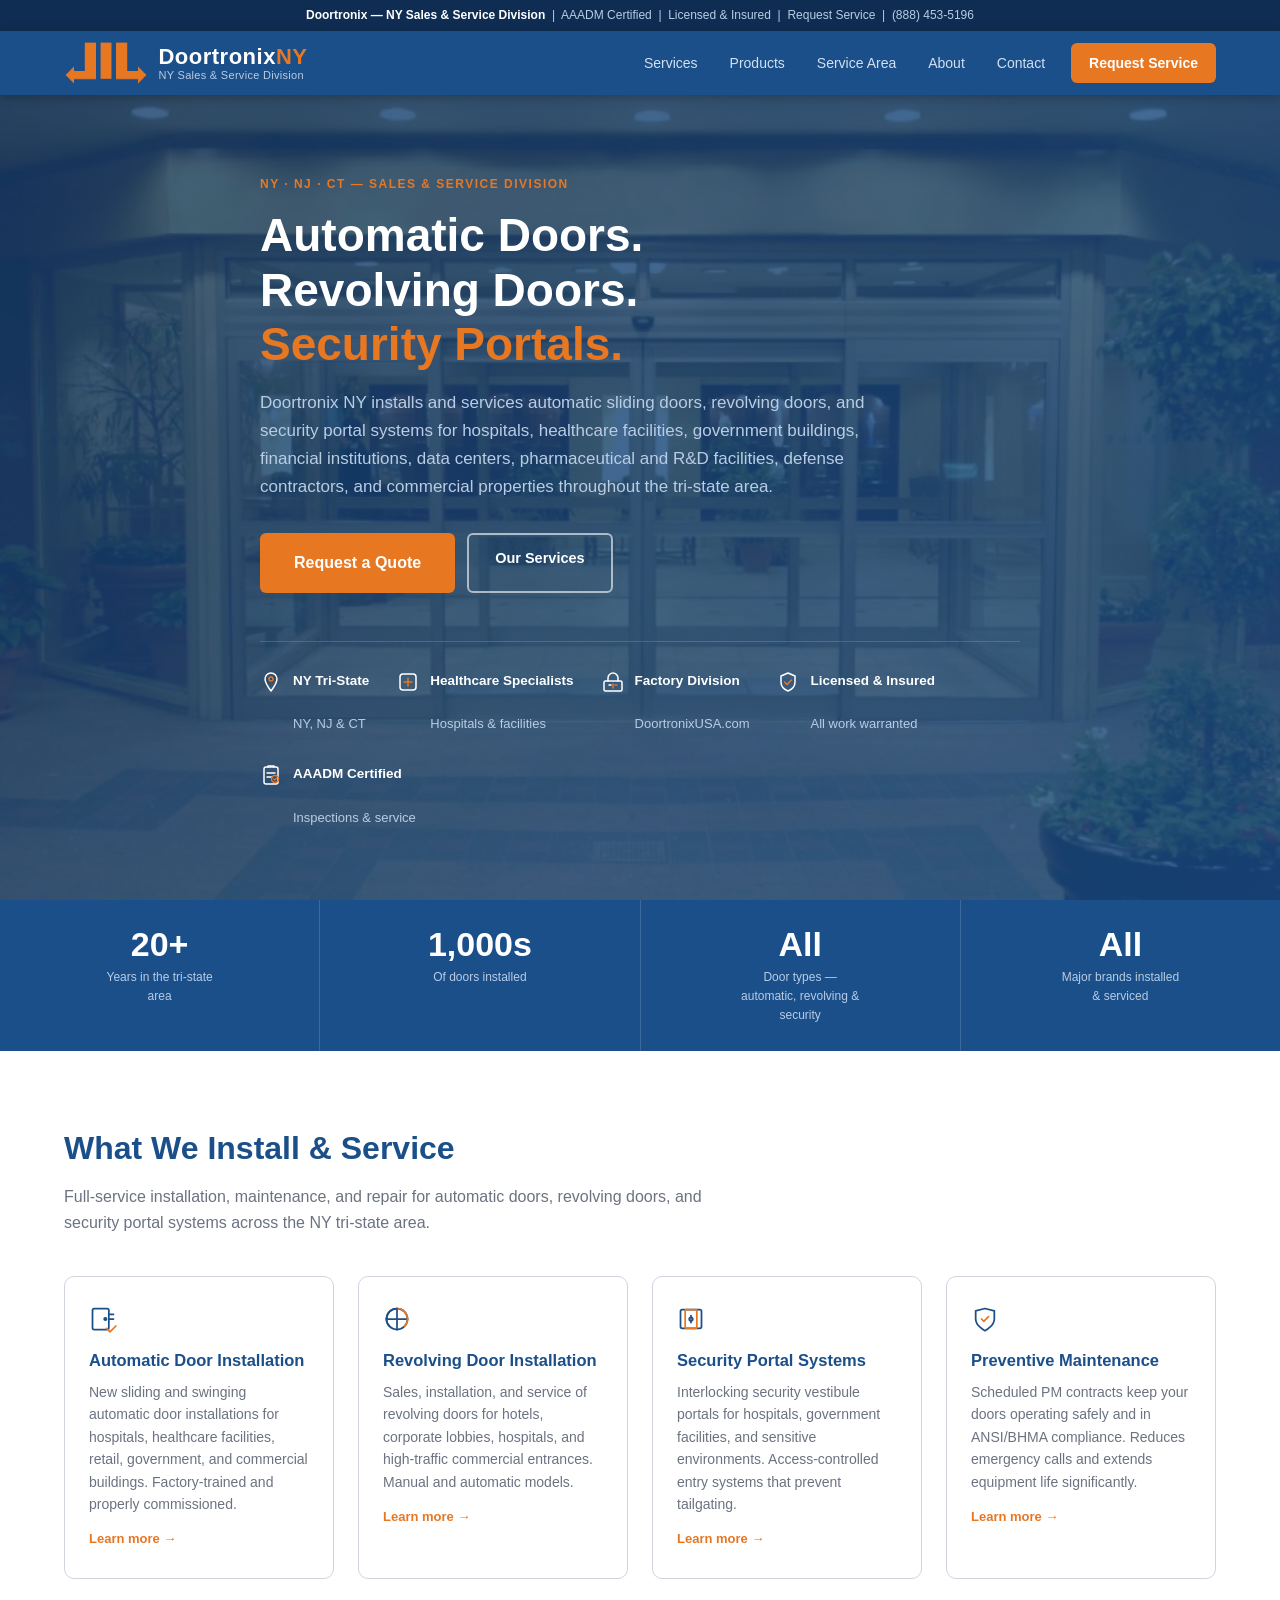
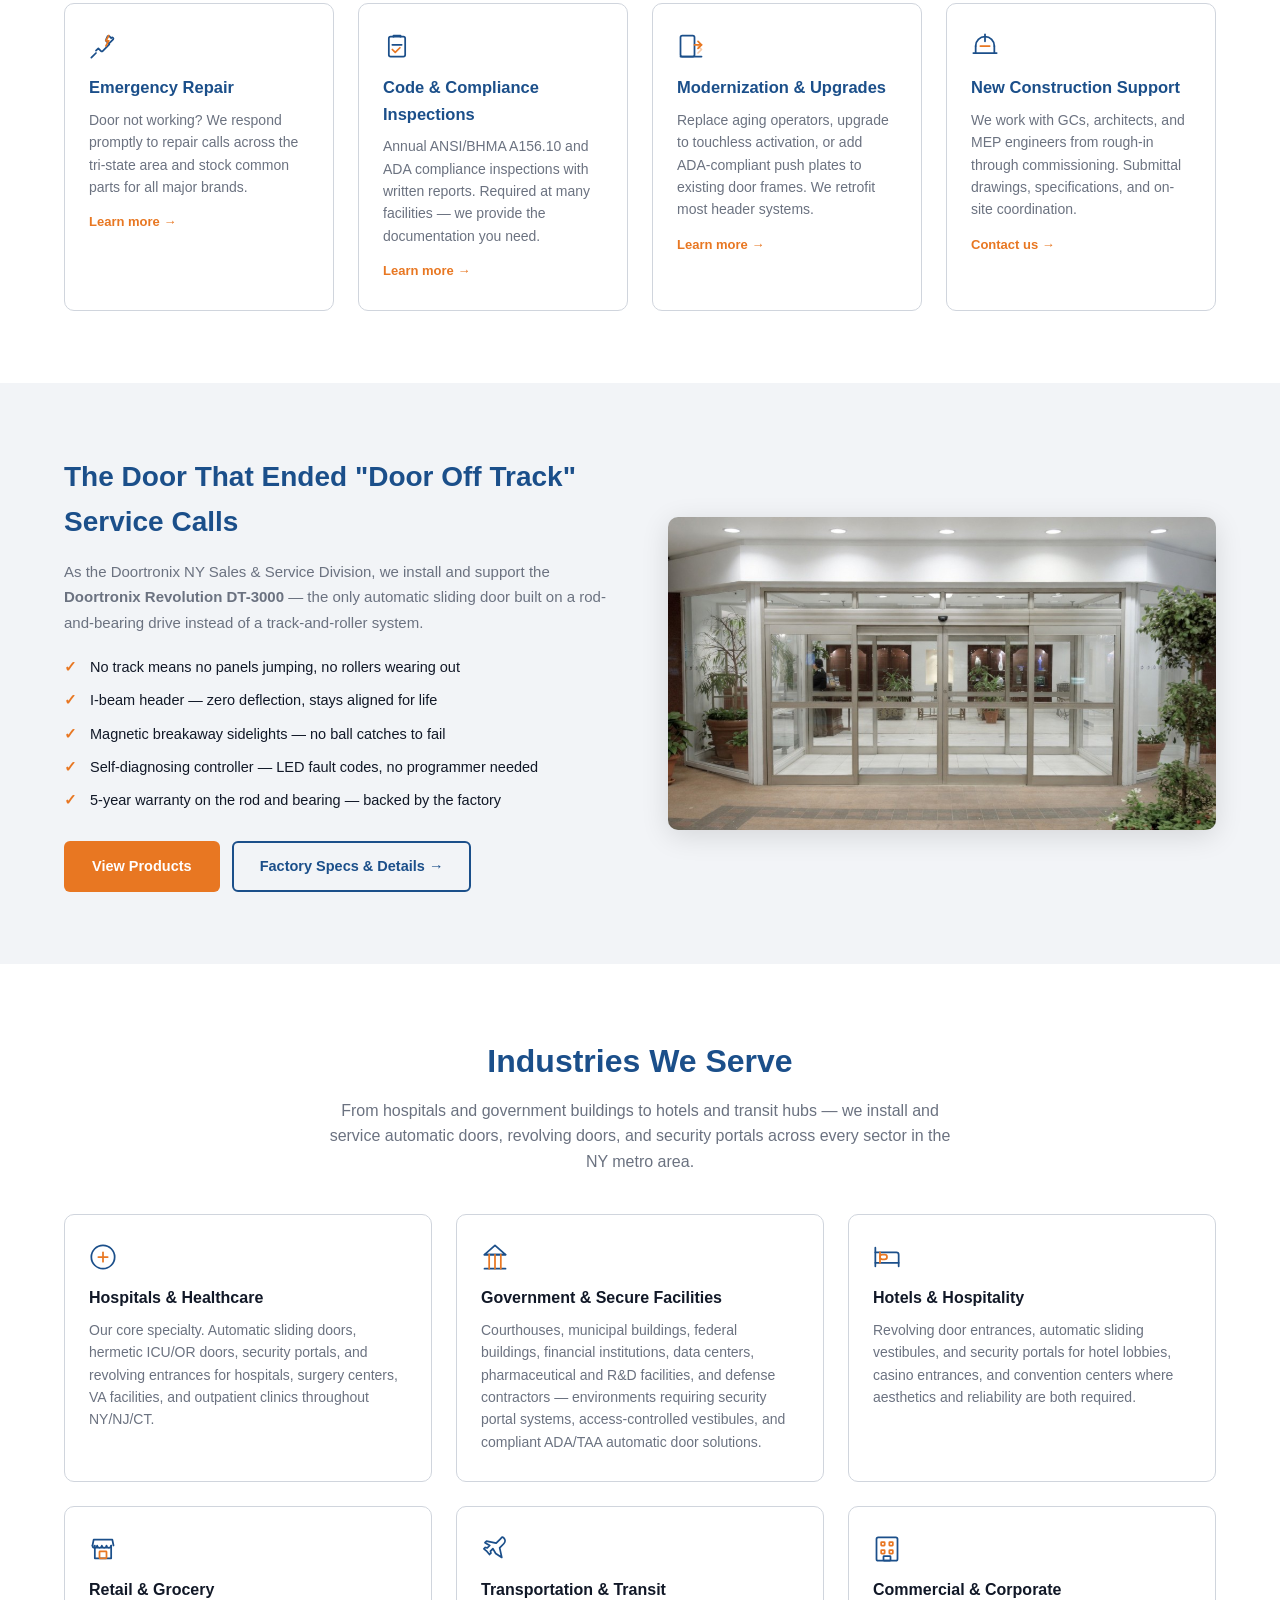
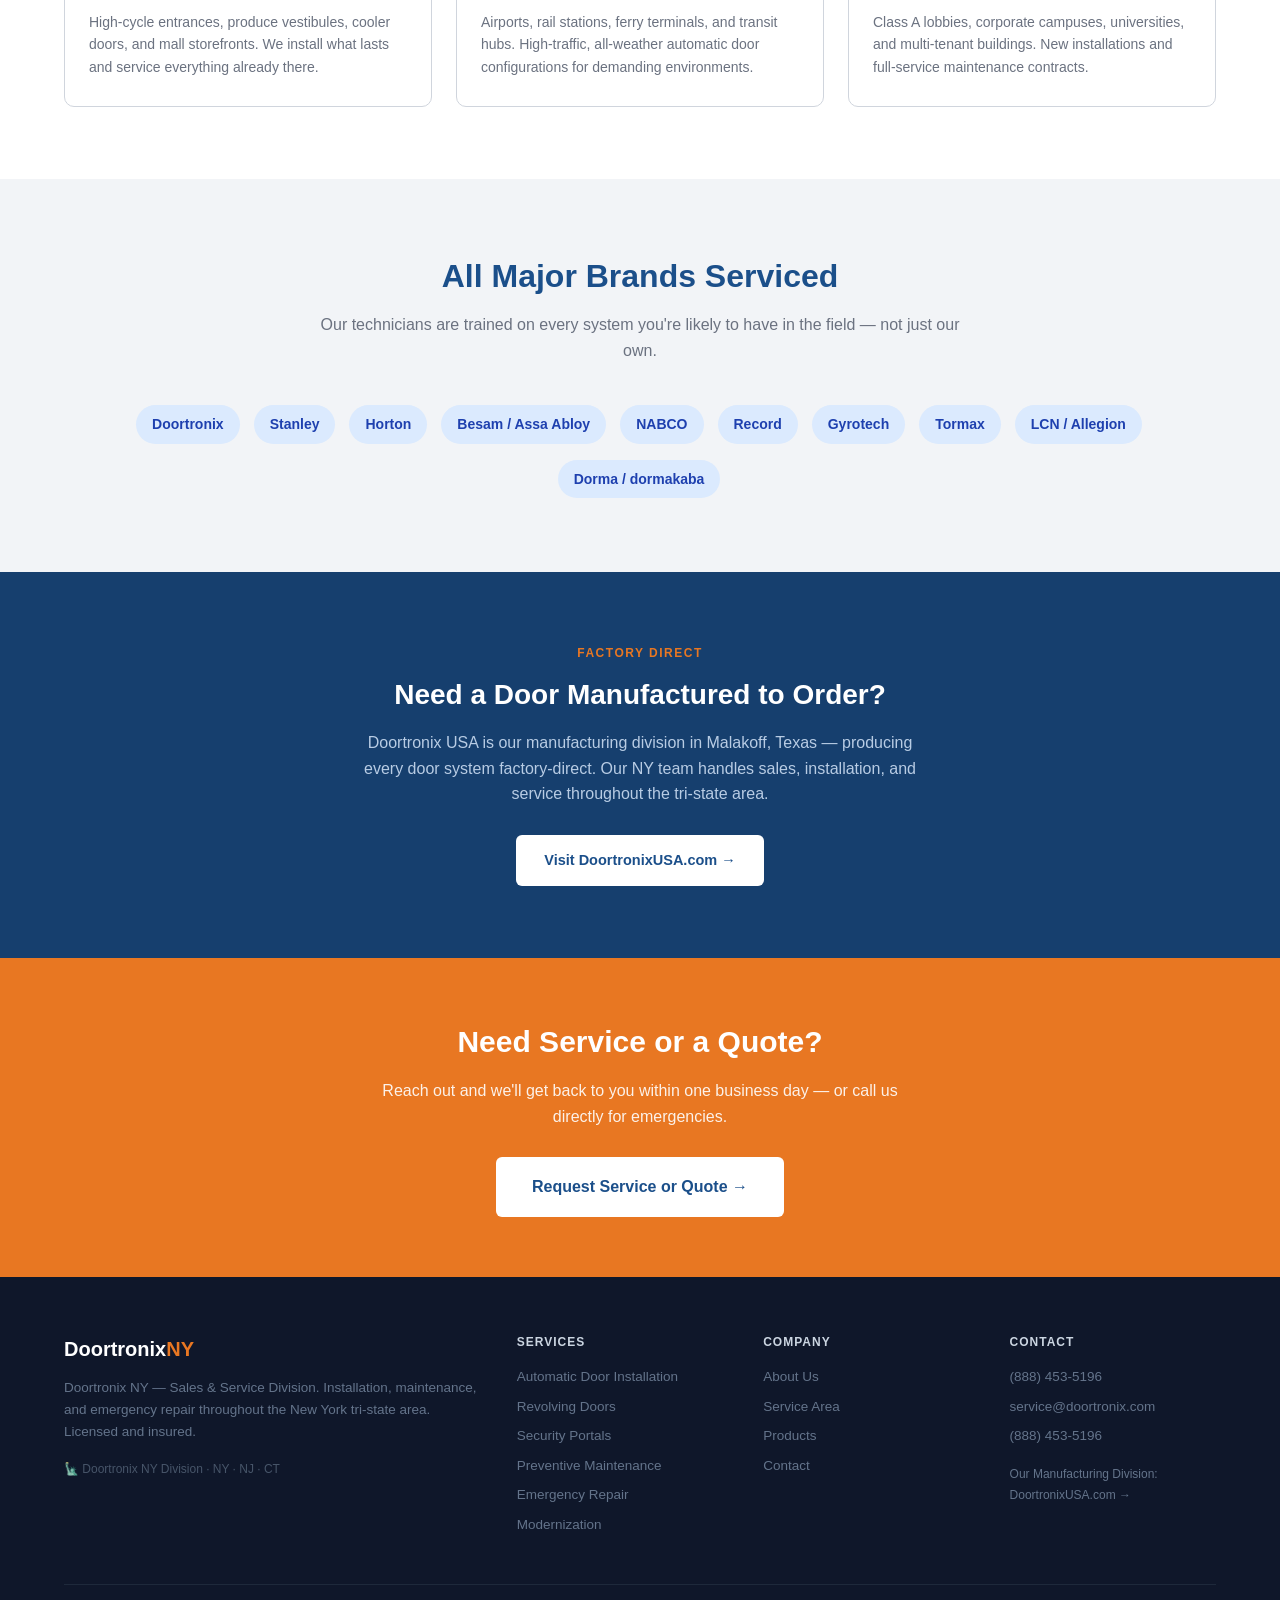
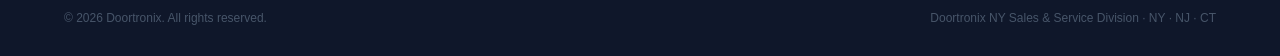
==== index.html @ e478deda "Add orange NY to Doortronix wordmark in nav and footer Co-authored-by: Cursor <cursoragent@cursor.co" ====
<!DOCTYPE html>
<html lang="en">
<head>
  <meta charset="UTF-8">
  <meta name="viewport" content="width=device-width, initial-scale=1.0">
  <title>Doortronix — Automatic Door Sales, Installation &amp; Service | NY Tri-State Area</title>
  <meta name="description" content="Authorized automatic door sales, installation, and service in New York, New Jersey, and Connecticut. Emergency repair available. Doortronix Revolution and full line of sliding, swinging, and specialty doors.">

  <!-- Open Graph / Twitter share preview -->
  <meta property="og:type" content="website">
  <meta property="og:site_name" content="Doortronix">
  <meta property="og:url" content="https://doortronix.com/">
  <meta property="og:title" content="Doortronix — Automatic Door Sales &amp; Service | NY Tri-State">
  <meta property="og:description" content="Authorized automatic door sales, installation, and service in NY, NJ, and CT. Emergency repair available.">
  <meta property="og:image" content="https://doortronix.com/images/revolution.jpg">
  <meta property="og:image:width" content="1024">
  <meta property="og:image:height" content="585">
  <meta property="og:image:alt" content="Doortronix Revolution automatic sliding door">
  <meta name="twitter:card" content="summary_large_image">
  <meta name="twitter:title" content="Doortronix — Automatic Door Sales &amp; Service | NY Tri-State">
  <meta name="twitter:description" content="Authorized automatic door sales, installation, and service in NY, NJ, and CT.">
  <meta name="twitter:image" content="https://doortronix.com/images/revolution.jpg">

  <link rel="stylesheet" href="css/style.css">
</head>
<body>

<!-- Emergency bar -->

<!-- Top bar -->
<div class="topbar">
  <div class="container">
    <strong>Doortronix — NY Sales &amp; Service Division</strong> &nbsp;|&nbsp;
    AAADM Certified &nbsp;|&nbsp;
    Licensed &amp; Insured &nbsp;|&nbsp;
    <a href="contact.html">Request Service</a> &nbsp;|&nbsp;
    <a href="tel:+18884535196">(888) 453-5196</a>
  </div>
</div>

<!-- Nav -->
<nav class="navbar">
  <div class="nav-inner">
    <a href="index.html" class="nav-logo" style="text-decoration:none;">
      <img src="images/logo-mark.png" alt="" class="nav-logo-mark" width="215" height="112">
      <div>
        <div class="brand">Doortronix<span>NY</span></div>
        <div class="tagline">NY Sales &amp; Service Division</div>
      </div>
    </a>
    <div class="nav-toggle" aria-label="Toggle menu">
      <span></span><span></span><span></span>
    </div>
    <div class="nav-links">
      <a href="services.html">Services</a>
      <a href="products.html">Products</a>
      <a href="service-area.html">Service Area</a>
      <a href="about.html">About</a>
      <a href="contact.html">Contact</a>
      <a href="contact.html" class="btn-nav-cta">Request Service</a>
    </div>
  </div>
</nav>

<!-- Hero -->
<section class="hero">
  <div class="hero-inner">
    <p class="hero-eyebrow">NY · NJ · CT — Sales &amp; Service Division</p>
    <h1>Automatic Doors.<br>Revolving Doors.<br><em>Security Portals.</em></h1>
    <p class="lead">Doortronix NY installs and services automatic sliding doors, revolving doors, and security portal systems for hospitals, healthcare facilities, government buildings, financial institutions, data centers, pharmaceutical and R&amp;D facilities, defense contractors, and commercial properties throughout the tri-state area.</p>
    <div class="hero-ctas">
      <a href="contact.html" class="btn btn-primary" style="font-size:16px; padding:15px 32px;">Request a Quote</a>
      <a href="services.html" class="btn btn-outline-white">Our Services</a>
    </div>
    <div class="hero-trust">
      <div class="trust-item">
        <span class="icon"><svg xmlns="http://www.w3.org/2000/svg" viewBox="0 0 22 22" width="22" height="22" fill="none" stroke="#fff" stroke-width="1.5" stroke-linecap="round" stroke-linejoin="round" aria-hidden="true"><path d="M11 2a6 6 0 0 1 6 6c0 4-6 12-6 12S5 12 5 8a6 6 0 0 1 6-6z"/><circle cx="11" cy="8" r="2" stroke="#E87722" fill="none"/></svg></span>
        <div><strong>NY Tri-State</strong><br>NY, NJ &amp; CT</div>
      </div>
      <div class="trust-item">
        <span class="icon"><svg xmlns="http://www.w3.org/2000/svg" viewBox="0 0 22 22" width="22" height="22" fill="none" stroke="#fff" stroke-width="1.5" stroke-linecap="round" stroke-linejoin="round" aria-hidden="true"><rect x="3" y="3" width="16" height="16" rx="3"/><line x1="11" y1="7" x2="11" y2="15" stroke="#E87722" stroke-width="1.5"/><line x1="7" y1="11" x2="15" y2="11" stroke="#E87722" stroke-width="1.5"/></svg></span>
        <div><strong>Healthcare Specialists</strong><br>Hospitals &amp; facilities</div>
      </div>
      <div class="trust-item">
        <span class="icon"><svg xmlns="http://www.w3.org/2000/svg" viewBox="0 0 22 22" width="22" height="22" fill="none" stroke="#fff" stroke-width="1.5" stroke-linecap="round" stroke-linejoin="round" aria-hidden="true"><rect x="2" y="10" width="18" height="10" rx="1.5"/><path d="M6 10V7a5 5 0 0 1 10 0v3"/><path d="M7 14h2"/><path d="M13 14h2" stroke="#E87722"/><line x1="11" y1="13" x2="11" y2="17" stroke="#E87722" stroke-width="1.5"/></svg></span>
        <div><strong>Factory Division</strong><br>DoortronixUSA.com</div>
      </div>
      <div class="trust-item">
        <span class="icon"><svg xmlns="http://www.w3.org/2000/svg" viewBox="0 0 22 22" width="22" height="22" fill="none" stroke="#fff" stroke-width="1.5" stroke-linecap="round" stroke-linejoin="round" aria-hidden="true"><path d="M11 2l7 3v6c0 4.5-3 7.5-7 9-4-1.5-7-4.5-7-9V5l7-3z"/><path d="M7.5 11l2.5 2.5 4.5-4.5" stroke="#E87722" stroke-width="1.5"/></svg></span>
        <div><strong>Licensed &amp; Insured</strong><br>All work warranted</div>
      </div>
      <div class="trust-item">
        <span class="icon"><svg xmlns="http://www.w3.org/2000/svg" viewBox="0 0 22 22" width="22" height="22" fill="none" stroke="#fff" stroke-width="1.5" stroke-linecap="round" stroke-linejoin="round" aria-hidden="true"><rect x="4" y="3" width="14" height="17" rx="2"/><path d="M8 3V2h6v1"/><path d="M7 9h8"/><path d="M7 13h5"/><circle cx="15" cy="15" r="3.5" stroke="#E87722" stroke-width="1.5"/><path d="M13.8 15l1 1 1.7-1.8" stroke="#E87722" stroke-width="1.2"/></svg></span>
        <div><strong>AAADM Certified</strong><br>Inspections &amp; service</div>
      </div>
    </div>
  </div>
</section>

<!-- Stats -->
<div class="stats-bar">
  <div class="stat-item">
    <div class="stat-num">20+</div>
    <div class="stat-label">Years in the tri-state area</div>
  </div>
  <div class="stat-item">
    <div class="stat-num">1,000s</div>
    <div class="stat-label">Of doors installed</div>
  </div>
  <div class="stat-item">
    <div class="stat-num">All</div>
    <div class="stat-label">Door types — automatic, revolving &amp; security</div>
  </div>
  <div class="stat-item">
    <div class="stat-num">All</div>
    <div class="stat-label">Major brands installed &amp; serviced</div>
  </div>
</div>

<!-- Services overview -->
<section class="section">
  <div class="container">
    <h2 class="section-title">What We Install &amp; Service</h2>
    <p class="section-subtitle">Full-service installation, maintenance, and repair for automatic doors, revolving doors, and security portal systems across the NY tri-state area.</p>
    <div class="service-grid">

      <div class="service-card">
        <div class="service-icon"><svg xmlns="http://www.w3.org/2000/svg" viewBox="0 0 24 24" fill="none" stroke="#1B4F8A" stroke-width="1.5" stroke-linecap="round" stroke-linejoin="round" aria-hidden="true"><rect x="3" y="3" width="14" height="18" rx="1.5"/><line x1="17" y1="8" x2="21" y2="8"/><line x1="17" y1="12" x2="21" y2="12"/><path d="M15 20l3 3 5-5" stroke="#E87722" stroke-width="1.5"/><circle cx="14" cy="12" r="1" fill="#1B4F8A"/></svg></div>
        <h3>Automatic Door Installation</h3>
        <p>New sliding and swinging automatic door installations for hospitals, healthcare facilities, retail, government, and commercial buildings. Factory-trained and properly commissioned.</p>
        <a href="services.html#installation" class="learn-more">Learn more →</a>
      </div>

      <div class="service-card">
        <div class="service-icon"><svg xmlns="http://www.w3.org/2000/svg" viewBox="0 0 24 24" fill="none" stroke="#1B4F8A" stroke-width="1.5" stroke-linecap="round" stroke-linejoin="round" aria-hidden="true"><circle cx="12" cy="12" r="9"/><line x1="12" y1="3" x2="12" y2="21"/><line x1="3" y1="12" x2="21" y2="12"/><path d="M12 3a9 9 0 0 1 6.36 15.36" stroke="#E87722" stroke-width="1.5"/><path d="M12 3a9 9 0 0 0-6.36 15.36" stroke="#1B4F8A" stroke-width="1.5"/></svg></div>
        <h3>Revolving Door Installation</h3>
        <p>Sales, installation, and service of revolving doors for hotels, corporate lobbies, hospitals, and high-traffic commercial entrances. Manual and automatic models.</p>
        <a href="services.html#revolving" class="learn-more">Learn more →</a>
      </div>

      <div class="service-card">
        <div class="service-icon"><svg xmlns="http://www.w3.org/2000/svg" viewBox="0 0 24 24" fill="none" stroke="#1B4F8A" stroke-width="1.5" stroke-linecap="round" stroke-linejoin="round" aria-hidden="true"><rect x="3" y="4" width="18" height="16" rx="1.5"/><rect x="7" y="4" width="10" height="16" rx="1" fill="none" stroke="#E87722" stroke-width="1.5"/><circle cx="12" cy="12" r="1.5" fill="#E87722"/><line x1="12" y1="9" x2="12" y2="10.5"/><line x1="12" y1="13.5" x2="12" y2="15"/></svg></div>
        <h3>Security Portal Systems</h3>
        <p>Interlocking security vestibule portals for hospitals, government facilities, and sensitive environments. Access-controlled entry systems that prevent tailgating.</p>
        <a href="services.html#security" class="learn-more">Learn more →</a>
      </div>

      <div class="service-card">
        <div class="service-icon"><svg xmlns="http://www.w3.org/2000/svg" viewBox="0 0 24 24" fill="none" stroke="#1B4F8A" stroke-width="1.5" stroke-linecap="round" stroke-linejoin="round" aria-hidden="true"><path d="M12 22s8-4 8-10V5l-8-2-8 2v7c0 6 8 10 8 10z"/><path d="M9 12l2 2 4-4" stroke="#E87722" stroke-width="1.5"/></svg></div>
        <h3>Preventive Maintenance</h3>
        <p>Scheduled PM contracts keep your doors operating safely and in ANSI/BHMA compliance. Reduces emergency calls and extends equipment life significantly.</p>
        <a href="services.html#maintenance" class="learn-more">Learn more →</a>
      </div>

      <div class="service-card">
        <div class="service-icon"><svg xmlns="http://www.w3.org/2000/svg" viewBox="0 0 24 24" fill="none" stroke="#1B4F8A" stroke-width="1.5" stroke-linecap="round" stroke-linejoin="round" aria-hidden="true"><path d="M14.7 6.3a1 1 0 0 0 0 1.4l1.6 1.6a1 1 0 0 0 1.4 0l3-3a1 1 0 0 0-1.4-1.4l-.3.3-1.6-1.6a1 1 0 0 0-1.4 0z"/><path d="M6 16l2-2 2.3 2.3a1 1 0 0 0 1.4 0l5.7-5.7"/><path d="M2 22l4-4"/><path d="M17 3l-2.5 4.5H17L14.5 12" stroke="#E87722" stroke-width="1.5"/></svg></div>
        <h3>Emergency Repair</h3>
        <p>Door not working? We respond promptly to repair calls across the tri-state area and stock common parts for all major brands.</p>
        <a href="services.html#emergency" class="learn-more">Learn more →</a>
      </div>

      <div class="service-card">
        <div class="service-icon"><svg xmlns="http://www.w3.org/2000/svg" viewBox="0 0 24 24" fill="none" stroke="#1B4F8A" stroke-width="1.5" stroke-linecap="round" stroke-linejoin="round" aria-hidden="true"><rect x="5" y="4" width="14" height="17" rx="1.5"/><path d="M9 4V3h6v1"/><line x1="8" y1="11" x2="16" y2="11"/><path d="M8 15l2.5 2.5 4-4" stroke="#E87722" stroke-width="1.5"/></svg></div>
        <h3>Code &amp; Compliance Inspections</h3>
        <p>Annual ANSI/BHMA A156.10 and ADA compliance inspections with written reports. Required at many facilities — we provide the documentation you need.</p>
        <a href="services.html#inspections" class="learn-more">Learn more →</a>
      </div>

      <div class="service-card">
        <div class="service-icon"><svg xmlns="http://www.w3.org/2000/svg" viewBox="0 0 24 24" fill="none" stroke="#1B4F8A" stroke-width="1.5" stroke-linecap="round" stroke-linejoin="round" aria-hidden="true"><rect x="3" y="3" width="12" height="18" rx="1.5"/><line x1="3" y1="21" x2="21" y2="21"/><path d="M18 14l3-3-3-3" stroke="#E87722" stroke-width="1.5"/><line x1="15" y1="11" x2="21" y2="11" stroke="#E87722" stroke-width="1.5"/><path d="M18 18l3-3-3-3" stroke="#E87722" stroke-width="1.5" opacity=".4"/></svg></div>
        <h3>Modernization &amp; Upgrades</h3>
        <p>Replace aging operators, upgrade to touchless activation, or add ADA-compliant push plates to existing door frames. We retrofit most header systems.</p>
        <a href="services.html#modernization" class="learn-more">Learn more →</a>
      </div>

      <div class="service-card">
        <div class="service-icon"><svg xmlns="http://www.w3.org/2000/svg" viewBox="0 0 24 24" fill="none" stroke="#1B4F8A" stroke-width="1.5" stroke-linecap="round" stroke-linejoin="round" aria-hidden="true"><path d="M2 18h20"/><path d="M12 2v6"/><path d="M4 12v6"/><path d="M20 12v6"/><path d="M4 12a8 8 0 0 1 16 0"/><line x1="8" y1="12" x2="16" y2="12" stroke="#E87722" stroke-width="1.5"/></svg></div>
        <h3>New Construction Support</h3>
        <p>We work with GCs, architects, and MEP engineers from rough-in through commissioning. Submittal drawings, specifications, and on-site coordination.</p>
        <a href="contact.html" class="learn-more">Contact us →</a>
      </div>

    </div>
  </div>
</section>

<!-- Two-column — Revolution feature -->
<section class="section section-bg">
  <div class="container">
    <div class="two-col img-right">
      <div class="col-text">
        <h2>The Door That Ended "Door Off Track" Service Calls</h2>
        <p>As the Doortronix NY Sales &amp; Service Division, we install and support the <strong>Doortronix Revolution DT-3000</strong> — the only automatic sliding door built on a rod-and-bearing drive instead of a track-and-roller system.</p>
        <ul class="check-list">
          <li>No track means no panels jumping, no rollers wearing out</li>
          <li>I-beam header — zero deflection, stays aligned for life</li>
          <li>Magnetic breakaway sidelights — no ball catches to fail</li>
          <li>Self-diagnosing controller — LED fault codes, no programmer needed</li>
          <li>5-year warranty on the rod and bearing — backed by the factory</li>
        </ul>
        <div style="margin-top:24px; display:flex; gap:12px; flex-wrap:wrap;">
          <a href="products.html" class="btn btn-primary">View Products</a>
          <a href="https://doortronixusa.com/products/revolution.html" class="btn btn-outline" target="_blank" rel="noopener">Factory Specs &amp; Details →</a>
        </div>
      </div>
      <div class="col-img">
        <img src="images/revolution.jpg" alt="Doortronix Revolution automatic sliding door" loading="lazy">
      </div>
    </div>
  </div>
</section>

<!-- Industries served -->
<section class="section">
  <div class="container">
    <h2 class="section-title text-center">Industries We Serve</h2>
    <p class="section-subtitle text-center">From hospitals and government buildings to hotels and transit hubs — we install and service automatic doors, revolving doors, and security portals across every sector in the NY metro area.</p>
    <div class="why-grid">
      <div class="why-card">
        <div class="why-icon"><svg xmlns="http://www.w3.org/2000/svg" viewBox="0 0 24 24" fill="none" stroke="#1B4F8A" stroke-width="1.5" stroke-linecap="round" stroke-linejoin="round" aria-hidden="true"><path d="M12 2a10 10 0 1 0 0 20A10 10 0 0 0 12 2z" stroke="#1B4F8A"/><line x1="12" y1="8" x2="12" y2="16" stroke="#E87722" stroke-width="1.5"/><line x1="8" y1="12" x2="16" y2="12" stroke="#E87722" stroke-width="1.5"/></svg></div>
        <h3>Hospitals &amp; Healthcare</h3>
        <p>Our core specialty. Automatic sliding doors, hermetic ICU/OR doors, security portals, and revolving entrances for hospitals, surgery centers, VA facilities, and outpatient clinics throughout NY/NJ/CT.</p>
      </div>
      <div class="why-card">
        <div class="why-icon"><svg xmlns="http://www.w3.org/2000/svg" viewBox="0 0 24 24" fill="none" stroke="#1B4F8A" stroke-width="1.5" stroke-linecap="round" stroke-linejoin="round" aria-hidden="true"><line x1="3" y1="22" x2="21" y2="22"/><line x1="3" y1="10" x2="21" y2="10"/><path d="M12 2l9 8H3z"/><line x1="7" y1="10" x2="7" y2="22" stroke="#E87722" stroke-width="1.5"/><line x1="12" y1="10" x2="12" y2="22" stroke="#E87722" stroke-width="1.5"/><line x1="17" y1="10" x2="17" y2="22" stroke="#E87722" stroke-width="1.5"/></svg></div>
        <h3>Government &amp; Secure Facilities</h3>
        <p>Courthouses, municipal buildings, federal buildings, financial institutions, data centers, pharmaceutical and R&amp;D facilities, and defense contractors — environments requiring security portal systems, access-controlled vestibules, and compliant ADA/TAA automatic door solutions.</p>
      </div>
      <div class="why-card">
        <div class="why-icon"><svg xmlns="http://www.w3.org/2000/svg" viewBox="0 0 24 24" fill="none" stroke="#1B4F8A" stroke-width="1.5" stroke-linecap="round" stroke-linejoin="round" aria-hidden="true"><path d="M2 4v16"/><path d="M2 8h18a2 2 0 0 1 2 2v10"/><path d="M2 17h20"/><path d="M6 8v9" stroke="#E87722" stroke-width="1.5"/><rect x="6" y="10" width="6" height="4" rx="2" stroke="#E87722" stroke-width="1.5"/></svg></div>
        <h3>Hotels &amp; Hospitality</h3>
        <p>Revolving door entrances, automatic sliding vestibules, and security portals for hotel lobbies, casino entrances, and convention centers where aesthetics and reliability are both required.</p>
      </div>
      <div class="why-card">
        <div class="why-icon"><svg xmlns="http://www.w3.org/2000/svg" viewBox="0 0 24 24" fill="none" stroke="#1B4F8A" stroke-width="1.5" stroke-linecap="round" stroke-linejoin="round" aria-hidden="true"><path d="M3 9l1-5h16l1 5"/><path d="M3 9a2 2 0 0 0 4 0 2 2 0 0 0 4 0 2 2 0 0 0 4 0 2 2 0 0 0 4 0"/><path d="M5 9v11h14V9"/><rect x="9" y="14" width="6" height="6" rx="0.5" stroke="#E87722" stroke-width="1.5"/></svg></div>
        <h3>Retail &amp; Grocery</h3>
        <p>High-cycle entrances, produce vestibules, cooler doors, and mall storefronts. We install what lasts and service everything already there.</p>
      </div>
      <div class="why-card">
        <div class="why-icon"><svg xmlns="http://www.w3.org/2000/svg" viewBox="0 0 24 24" fill="none" stroke="#1B4F8A" stroke-width="1.5" stroke-linecap="round" stroke-linejoin="round" aria-hidden="true"><path d="M17.8 19.2L16 11l3.5-3.5C21 6 21 4 19.5 2.5S18 2 16.5 3.5L13 7 4.8 5.2 3.4 6.6l4.1 2.4-2.1 2.1-1.7-.4-1.2 1.2 2.6 2.2 2.2 2.6 1.2-1.2-.4-1.7 2.1-2.1 2.4 4.1z"/></svg></div>
        <h3>Transportation &amp; Transit</h3>
        <p>Airports, rail stations, ferry terminals, and transit hubs. High-traffic, all-weather automatic door configurations for demanding environments.</p>
      </div>
      <div class="why-card">
        <div class="why-icon"><svg xmlns="http://www.w3.org/2000/svg" viewBox="0 0 24 24" fill="none" stroke="#1B4F8A" stroke-width="1.5" stroke-linecap="round" stroke-linejoin="round" aria-hidden="true"><rect x="3" y="2" width="18" height="20" rx="1.5"/><rect x="7" y="6" width="3" height="3" rx="0.5" stroke="#E87722" stroke-width="1.5"/><rect x="14" y="6" width="3" height="3" rx="0.5" stroke="#E87722" stroke-width="1.5"/><rect x="7" y="13" width="3" height="3" rx="0.5" stroke="#E87722" stroke-width="1.5"/><rect x="14" y="13" width="3" height="3" rx="0.5" stroke="#E87722" stroke-width="1.5"/><rect x="9" y="18" width="6" height="4" rx="0.5"/></svg></div>
        <h3>Commercial &amp; Corporate</h3>
        <p>Class A lobbies, corporate campuses, universities, and multi-tenant buildings. New installations and full-service maintenance contracts.</p>
      </div>
    </div>
  </div>
</section>

<!-- Brands we service -->
<section class="section section-bg">
  <div class="container">
    <h2 class="section-title text-center">All Major Brands Serviced</h2>
    <p class="section-subtitle text-center">Our technicians are trained on every system you're likely to have in the field — not just our own.</p>
    <div style="display:flex; flex-wrap:wrap; gap:12px; justify-content:center; margin-top:8px;">
      <span class="badge badge-blue" style="font-size:14px; padding:8px 16px;">Doortronix</span>
      <span class="badge badge-blue" style="font-size:14px; padding:8px 16px;">Stanley</span>
      <span class="badge badge-blue" style="font-size:14px; padding:8px 16px;">Horton</span>
      <span class="badge badge-blue" style="font-size:14px; padding:8px 16px;">Besam / Assa Abloy</span>
      <span class="badge badge-blue" style="font-size:14px; padding:8px 16px;">NABCO</span>
      <span class="badge badge-blue" style="font-size:14px; padding:8px 16px;">Record</span>
      <span class="badge badge-blue" style="font-size:14px; padding:8px 16px;">Gyrotech</span>
      <span class="badge badge-blue" style="font-size:14px; padding:8px 16px;">Tormax</span>
      <span class="badge badge-blue" style="font-size:14px; padding:8px 16px;">LCN / Allegion</span>
      <span class="badge badge-blue" style="font-size:14px; padding:8px 16px;">Dorma / dormakaba</span>
    </div>
  </div>
</section>

<!-- Manufacturing callout -->
<section class="section section-dblue">
  <div class="container" style="text-align:center;">
    <p style="font-size:12px; font-weight:700; letter-spacing:1.5px; text-transform:uppercase; color:var(--orange); margin-bottom:10px;">Factory Direct</p>
    <h2 style="font-size:clamp(20px,3vw,28px); font-weight:700; color:#fff; margin-bottom:12px;">Need a Door Manufactured to Order?</h2>
    <p style="font-size:16px; color:#B8CCE4; max-width:560px; margin:0 auto 28px;">Doortronix USA is our manufacturing division in Malakoff, Texas — producing every door system factory-direct. Our NY team handles sales, installation, and service throughout the tri-state area.</p>
    <a href="https://doortronixusa.com" class="btn btn-white" target="_blank" rel="noopener">Visit DoortronixUSA.com →</a>
  </div>
</section>

<!-- CTA -->
<div class="cta-banner">
  <div class="container">
    <h2>Need Service or a Quote?</h2>
    <p>Reach out and we'll get back to you within one business day — or call us directly for emergencies.</p>
    <a href="contact.html" class="btn btn-white" style="font-size:16px; padding:15px 34px;">Request Service or Quote →</a>
  </div>
</div>

<!-- Footer -->
<footer class="footer">
  <div class="container">
    <div class="footer-grid">
      <div class="footer-brand">
        <div class="brand">Doortronix<span>NY</span></div>
        <p>Doortronix NY — Sales &amp; Service Division. Installation, maintenance, and emergency repair throughout the New York tri-state area. Licensed and insured.</p>
        <div class="made-in">🗽 Doortronix NY Division · NY · NJ · CT</div>
      </div>
      <div>
        <h4>Services</h4>
        <ul>
          <li><a href="services.html#installation">Automatic Door Installation</a></li>
          <li><a href="services.html#revolving">Revolving Doors</a></li>
          <li><a href="services.html#security">Security Portals</a></li>
          <li><a href="services.html#maintenance">Preventive Maintenance</a></li>
          <li><a href="services.html#emergency">Emergency Repair</a></li>
          <li><a href="services.html#modernization">Modernization</a></li>
        </ul>
      </div>
      <div>
        <h4>Company</h4>
        <ul>
          <li><a href="about.html">About Us</a></li>
          <li><a href="service-area.html">Service Area</a></li>
          <li><a href="products.html">Products</a></li>
          <li><a href="contact.html">Contact</a></li>
        </ul>
      </div>
      <div>
        <h4>Contact</h4>
        <ul>
          <li><a href="tel:+18884535196">(888) 453-5196</a></li>
          <li><a href="mailto:service@doortronix.com">service@doortronix.com</a></li>
          
          <li><a href="tel:+18884535196">(888) 453-5196</a></li>
        </ul>
        <div style="margin-top:16px;">
          <a href="https://doortronixusa.com" target="_blank" rel="noopener" style="color:#64748B; font-size:12px;">Our Manufacturing Division: DoortronixUSA.com →</a>
        </div>
      </div>
    </div>
    <div class="footer-bottom">
      <span>© 2026 Doortronix. All rights reserved.</span>
      <span>Doortronix NY Sales &amp; Service Division · NY · NJ · CT</span>
    </div>
  </div>
</footer>

<script src="js/main.js"></script>
</body>
</html>
---- css/style.css ----
/* ═══════════════════════════════════════════════════════════════
   Doortronix — NY Tri-State Sales & Service
   Same brand palette as doortronixusa.com, service-oriented tone
═══════════════════════════════════════════════════════════════ */

*, *::before, *::after { box-sizing: border-box; margin: 0; padding: 0; }

:root {
  --blue:    #1B4F8A;
  --dblue:   #163F6E;
  --xblue:   #0F2D52;
  --orange:  #E87722;
  --dorange: #C5621A;
  --lgray:   #F2F4F7;
  --mgray:   #6B7280;
  --border:  #D0D5DD;
  --text:    #111827;
  --radius:  6px;
  --max-w:   1200px;
}

body {
  font-family: Arial, Helvetica, sans-serif;
  font-size: 15px;
  color: var(--text);
  background: #fff;
  line-height: 1.6;
}

a { color: var(--blue); text-decoration: none; }
a:hover { text-decoration: underline; }

img { max-width: 100%; display: block; }

/* ── Topbar ─────────────────────────────────────────────────── */
.topbar {
  background: var(--xblue);
  color: #B8CCE4;
  font-size: 12px;
  padding: 6px 0;
  text-align: center;
}
.topbar a { color: #B8CCE4; }
.topbar a:hover { color: #fff; }
.topbar strong { color: #fff; }

/* ── Navbar ─────────────────────────────────────────────────── */
.navbar {
  background: var(--blue);
  position: sticky;
  top: 0;
  z-index: 200;
  box-shadow: 0 2px 10px rgba(0,0,0,.25);
}
.nav-inner {
  max-width: var(--max-w);
  margin: 0 auto;
  padding: 0 24px;
  display: flex;
  align-items: center;
  justify-content: space-between;
  height: 64px;
  width: 100%;
}
.nav-logo {
  text-decoration: none;
  display: flex;
  align-items: center;
  gap: 10px;
  line-height: 1.1;
  flex-shrink: 0;
}
.nav-logo-mark { height: 44px; width: auto; display: block; flex-shrink: 0; }
.nav-logo .brand {
  font-size: 22px;
  font-weight: 700;
  color: #fff;
  letter-spacing: .5px;
  line-height: 1.1;
}
.nav-logo .brand span { color: var(--orange); }
.nav-logo .tagline { font-size: 11px; color: #B8CCE4; letter-spacing: .3px; }
.nav-links {
  display: flex;
  align-items: center;
  gap: 4px;
  flex-shrink: 0;
}
.nav-links a {
  padding: 8px 14px;
  font-size: 14px;
  color: #D1E0F2;
  border-radius: 4px;
  font-weight: 500;
  white-space: nowrap;
  transition: background .15s, color .15s;
}
.nav-links a:hover {
  background: rgba(255,255,255,.12);
  color: #fff;
  text-decoration: none;
}
.nav-links .btn-nav-cta {
  background: var(--orange) !important;
  color: #fff !important;
  padding: 9px 18px !important;
  border-radius: var(--radius) !important;
  font-weight: 700 !important;
  margin-left: 8px;
}
.nav-links .btn-nav-cta:hover {
  background: var(--dorange) !important;
  text-decoration: none;
}

/* Dropdown */
.nav-dropdown { position: relative; }
.nav-dropdown > a { display: flex; align-items: center; gap: 5px; }
.nav-dropdown > a::after { content: '▾'; font-size: 10px; opacity: .6; }
.dropdown-menu {
  display: none;
  position: absolute;
  top: calc(100% + 8px);
  left: 0;
  background: #fff;
  border: 1px solid var(--border);
  border-radius: var(--radius);
  box-shadow: 0 8px 24px rgba(0,0,0,.12);
  min-width: 200px;
  padding: 6px 0;
  z-index: 200;
}
.dropdown-menu a { display: block; padding: 9px 16px; font-size: 13.5px; color: var(--text); border-radius: 0; }
.dropdown-menu a:hover { background: var(--lgray); }
.nav-dropdown:hover .dropdown-menu,
.nav-dropdown:focus-within .dropdown-menu { display: block; }

/* Mobile toggle */
.nav-toggle { display: none; cursor: pointer; flex-direction: column; gap: 5px; padding: 6px; }
.nav-toggle span { display: block; width: 24px; height: 2px; background: #fff; border-radius: 2px; transition: .2s; }

/* ── Buttons ────────────────────────────────────────────────── */
.btn {
  display: inline-block;
  padding: 12px 26px;
  border-radius: var(--radius);
  font-weight: 700;
  font-size: 14.5px;
  cursor: pointer;
  text-align: center;
  transition: background .15s, color .15s;
  border: 2px solid transparent;
}
.btn-primary  { background: var(--orange); color: #fff; }
.btn-primary:hover { background: #c9650f; text-decoration: none; }
.btn-white    { background: #fff; color: var(--blue); }
.btn-white:hover { background: #e8eef6; text-decoration: none; }
.btn-outline  { background: transparent; color: var(--blue); border-color: var(--blue); }
.btn-outline:hover { background: var(--blue); color: #fff; text-decoration: none; }
.btn-outline-white { background: transparent; color: #fff; border-color: rgba(255,255,255,.6); }
.btn-outline-white:hover { background: rgba(255,255,255,.1); text-decoration: none; }

/* ── Hero ───────────────────────────────────────────────────── */
.hero {
  background: linear-gradient(135deg, var(--dblue) 0%, var(--blue) 100%);
  color: #fff;
  padding: 80px 20px 72px;
  position: relative;
  overflow: hidden;
}
.hero::before {
  content: '';
  position: absolute;
  inset: 0;
  background: url('../images/hero-door.jpg') center/cover no-repeat;
  opacity: .18;
}
.hero-inner { max-width: 760px; margin: 0 auto; position: relative; }
.hero-eyebrow {
  font-size: 12px;
  font-weight: 700;
  letter-spacing: 1.5px;
  text-transform: uppercase;
  color: var(--orange);
  margin-bottom: 14px;
}
.hero h1 {
  font-size: clamp(28px, 4.5vw, 46px);
  font-weight: 700;
  line-height: 1.18;
  margin-bottom: 18px;
  color: #fff;
}
.hero h1 em { font-style: normal; color: var(--orange); }
.lead { font-size: 17px; color: #B8CCE4; line-height: 1.65; margin-bottom: 32px; max-width: 620px; }
.hero-ctas { display: flex; gap: 12px; flex-wrap: wrap; margin-bottom: 48px; }
.hero-trust { display: flex; gap: 28px; flex-wrap: wrap; border-top: 1px solid rgba(255,255,255,.15); padding-top: 28px; }
.trust-item { display: flex; align-items: flex-start; gap: 11px; font-size: 13px; color: #B8CCE4; }
.trust-item .icon { font-size: 22px; line-height: 1; flex-shrink: 0; margin-top: 1px; display:flex; align-items:center; }
.trust-item strong { display: block; color: #fff; font-size: 13.5px; margin-bottom: 2px; }

/* ── Sections ───────────────────────────────────────────────── */
.section { padding: 72px 20px; }
.section-bg { background: var(--lgray); }
.section-dblue { background: var(--dblue); }
.container { max-width: var(--max-w); margin: 0 auto; padding: 0 24px; }
.section-title { font-size: clamp(22px, 3vw, 32px); font-weight: 700; color: var(--blue); margin-bottom: 10px; }
.section-title.white { color: #fff; }
.section-subtitle { font-size: 16px; color: var(--mgray); margin-bottom: 40px; max-width: 640px; }
.section-subtitle.white { color: #B8CCE4; }
.text-center { text-align: center; }
.text-center .section-subtitle,
.section-subtitle.text-center { margin-left: auto; margin-right: auto; text-align: center; }
.section-title.text-center { text-align: center; }

/* ── Service cards grid ─────────────────────────────────────── */
.service-grid {
  display: grid;
  grid-template-columns: repeat(auto-fit, minmax(260px, 1fr));
  gap: 24px;
  margin-top: 8px;
}
.service-card {
  background: #fff;
  border: 1px solid var(--border);
  border-radius: 10px;
  padding: 28px 24px;
  transition: box-shadow .2s, border-color .2s;
}
.service-card:hover { box-shadow: 0 6px 20px rgba(27,79,138,.1); border-color: var(--blue); }
.service-icon { margin-bottom: 14px; line-height: 1; }
.service-icon svg { width: 28px; height: 28px; display: block; }
.service-card h3 { font-size: 16.5px; color: var(--blue); margin-bottom: 8px; font-weight: 700; }
.service-card p { font-size: 14px; color: var(--mgray); line-height: 1.6; }
.service-card .learn-more { display: inline-block; margin-top: 14px; font-size: 13px; font-weight: 700; color: var(--orange); }
.service-card .learn-more:hover { text-decoration: underline; }

/* ── Why grid (feature cards) ───────────────────────────────── */
.why-grid {
  display: grid;
  grid-template-columns: repeat(auto-fit, minmax(280px, 1fr));
  gap: 24px;
  margin-top: 40px;
}
.why-card {
  background: #fff;
  border: 1px solid var(--border);
  border-radius: 10px;
  padding: 28px 24px;
}
.why-card h3 { font-size: 16px; font-weight: 700; color: var(--text); margin-bottom: 8px; }
.why-card p { font-size: 14px; color: var(--mgray); line-height: 1.6; }
.why-icon { margin-bottom: 14px; line-height: 1; }
.why-icon svg { width: 28px; height: 28px; display: block; }
.highlight { background: #FEF3E2; color: #92400E; padding: 1px 4px; border-radius: 3px; }

/* ── Stats bar ──────────────────────────────────────────────── */
.stats-bar {
  background: var(--blue);
  display: flex;
  justify-content: center;
  flex-wrap: wrap;
  gap: 0;
}
.stat-item {
  padding: 26px 36px;
  text-align: center;
  border-right: 1px solid rgba(255,255,255,.15);
  flex: 1;
  min-width: 160px;
}
.stat-item:last-child { border-right: none; }
.stat-num { font-size: 34px; font-weight: 700; color: #fff; line-height: 1.1; }
.stat-label { font-size: 12px; color: #B8CCE4; margin-top: 4px; max-width: 120px; margin-inline: auto; }

/* ── Two-column layout ──────────────────────────────────────── */
.two-col {
  display: grid;
  grid-template-columns: 1fr 1fr;
  gap: 56px;
  align-items: center;
}
.two-col.img-right .col-img { order: 2; }
.two-col.img-left  .col-img { order: -1; }
.col-text h2 { font-size: clamp(20px, 2.5vw, 28px); font-weight: 700; color: var(--blue); margin-bottom: 14px; }
.col-text p { color: var(--mgray); line-height: 1.7; margin-bottom: 14px; font-size: 15px; }
.col-img img { border-radius: 10px; box-shadow: 0 6px 28px rgba(0,0,0,.12); width: 100%; }
.check-list { list-style: none; padding: 0; margin: 16px 0; }
.check-list li { padding: 5px 0 5px 26px; position: relative; font-size: 14.5px; color: var(--text); }
.check-list li::before { content: '✓'; position: absolute; left: 0; color: var(--orange); font-weight: 700; }

/* ── Service area list ──────────────────────────────────────── */
.area-grid {
  display: grid;
  grid-template-columns: repeat(auto-fit, minmax(220px, 1fr));
  gap: 20px;
  margin-top: 32px;
}
.area-card {
  background: #fff;
  border: 1px solid var(--border);
  border-left: 4px solid var(--orange);
  border-radius: var(--radius);
  padding: 18px 20px;
}
.area-card h4 { font-size: 15px; font-weight: 700; color: var(--blue); margin-bottom: 6px; }
.area-card p { font-size: 13px; color: var(--mgray); line-height: 1.5; }

/* ── Badges ─────────────────────────────────────────────────── */
.badge {
  display: inline-block;
  padding: 3px 10px;
  border-radius: 20px;
  font-size: 12px;
  font-weight: 700;
  margin: 2px 2px 2px 0;
}
.badge-green { background: #DCFCE7; color: #166534; }
.badge-blue  { background: #DBEAFE; color: #1e40af; }
.badge-orange{ background: #FEF3E2; color: #92400E; }

/* ── CTA banner ─────────────────────────────────────────────── */
.cta-banner {
  background: var(--orange);
  padding: 60px 20px;
  text-align: center;
  color: #fff;
}
.cta-banner h2 { font-size: clamp(22px, 3vw, 30px); font-weight: 700; margin-bottom: 12px; }
.cta-banner p { font-size: 16px; opacity: .9; margin-bottom: 28px; max-width: 560px; margin-inline: auto; margin-bottom: 28px; }

/* ── Emergency callout ──────────────────────────────────────── */
.emergency-bar {
  background: #7F1D1D;
  color: #fff;
  text-align: center;
  padding: 14px 20px;
  font-size: 15px;
  font-weight: 600;
}
.emergency-bar a { color: #FCA5A5; font-weight: 700; }

/* ── Form ───────────────────────────────────────────────────── */
.form-card {
  background: #fff;
  border: 1px solid var(--border);
  border-radius: 10px;
  padding: 36px 32px;
  max-width: 640px;
}
.form-row { display: grid; grid-template-columns: 1fr 1fr; gap: 16px; }
.form-group { margin-bottom: 18px; }
.form-group label { display: block; font-size: 13px; font-weight: 700; color: var(--text); margin-bottom: 6px; }
.form-group input,
.form-group select,
.form-group textarea {
  width: 100%;
  padding: 10px 12px;
  border: 1px solid var(--border);
  border-radius: var(--radius);
  font-size: 14px;
  font-family: inherit;
  color: var(--text);
  background: #fff;
  transition: border-color .15s;
}
.form-group input:focus,
.form-group select:focus,
.form-group textarea:focus { outline: none; border-color: var(--blue); box-shadow: 0 0 0 3px rgba(27,79,138,.12); }
.form-group textarea { resize: vertical; min-height: 100px; }
.required { color: var(--orange); }

/* ── Footer ─────────────────────────────────────────────────── */
.footer {
  background: #0F172A;
  color: #94A3B8;
  padding: 56px 20px 28px;
  font-size: 13.5px;
}
.footer-grid {
  max-width: var(--max-w);
  margin: 0 auto;
  display: grid;
  grid-template-columns: 2fr 1fr 1fr 1fr;
  gap: 40px;
  margin-bottom: 40px;
}
.footer-brand .brand { font-size: 20px; font-weight: 700; color: #fff; margin-bottom: 12px; }
.footer-brand .brand span { color: var(--orange); }
.footer-brand p { line-height: 1.65; color: #64748B; }
.made-in { margin-top: 16px; font-size: 12px; color: #475569; }
.footer h4 { color: #CBD5E1; font-size: 12px; font-weight: 700; letter-spacing: 1px; text-transform: uppercase; margin-bottom: 14px; }
.footer ul { list-style: none; }
.footer ul li { margin-bottom: 8px; }
.footer ul a { color: #64748B; transition: color .15s; }
.footer ul a:hover { color: #fff; text-decoration: none; }
.footer-bottom {
  max-width: var(--max-w);
  margin: 0 auto;
  padding-top: 24px;
  border-top: 1px solid #1E293B;
  display: flex;
  justify-content: space-between;
  flex-wrap: wrap;
  gap: 8px;
  font-size: 12px;
  color: #475569;
}

/* ── Page header (inner pages) ──────────────────────────────── */
.page-header {
  background: linear-gradient(135deg, var(--dblue) 0%, var(--blue) 100%);
  padding: 52px 20px 44px;
  color: #fff;
}
.page-header .container h1 { font-size: clamp(24px, 3.5vw, 36px); font-weight: 700; margin-bottom: 10px; }
.page-header .container p { font-size: 16px; color: #B8CCE4; max-width: 560px; }

/* ── Responsive ─────────────────────────────────────────────── */
@media (max-width: 900px) {
  .two-col { grid-template-columns: 1fr; gap: 32px; }
  .two-col.img-right .col-img,
  .two-col.img-left  .col-img { order: 0; }
  .footer-grid { grid-template-columns: 1fr 1fr; }
}

@media (max-width: 768px) {
  .nav-links {
    display: none;
    flex-direction: column;
    position: absolute;
    top: 64px;
    left: 0;
    right: 0;
    background: var(--blue);
    padding: 12px 16px;
    gap: 4px;
    box-shadow: 0 6px 16px rgba(0,0,0,.2);
  }
  .nav-links.open { display: flex; }
  .nav-links a {
    padding: 12px 8px;
    border-bottom: 1px solid rgba(255,255,255,.08);
    width: 100%;
  }
  .nav-links .btn-nav-cta { margin-left: 0 !important; margin-top: 4px; text-align: center; }
  .nav-toggle { display: flex; }
  .navbar { position: relative; }
  .dropdown-menu { position: static; box-shadow: none; border: none; padding: 0 0 0 16px; display: block !important; }
  .nav-dropdown > a::after { display: none; }
  .stats-bar { flex-direction: column; }
  .stat-item { border-right: none; border-bottom: 1px solid rgba(255,255,255,.15); }
  .form-row { grid-template-columns: 1fr; }
  .footer-grid { grid-template-columns: 1fr; gap: 28px; }
  .hero-trust { gap: 18px; }
}
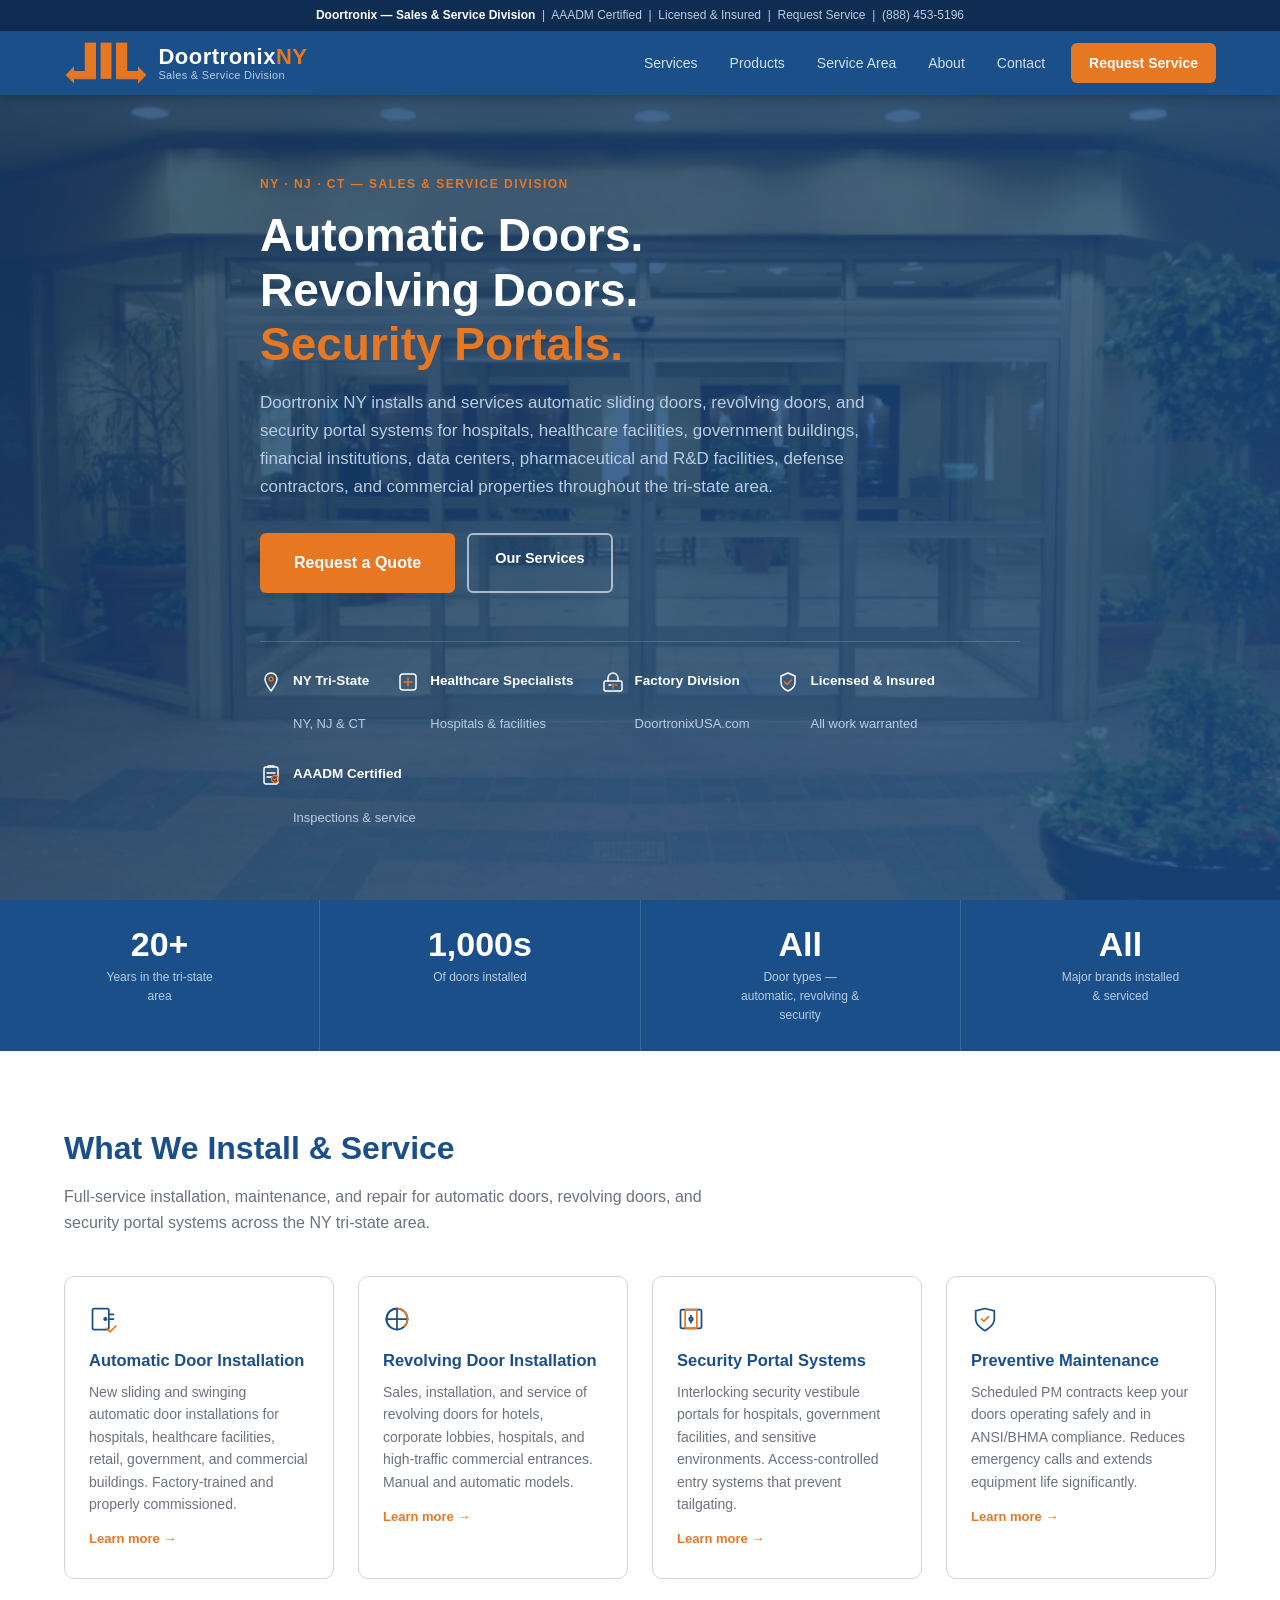
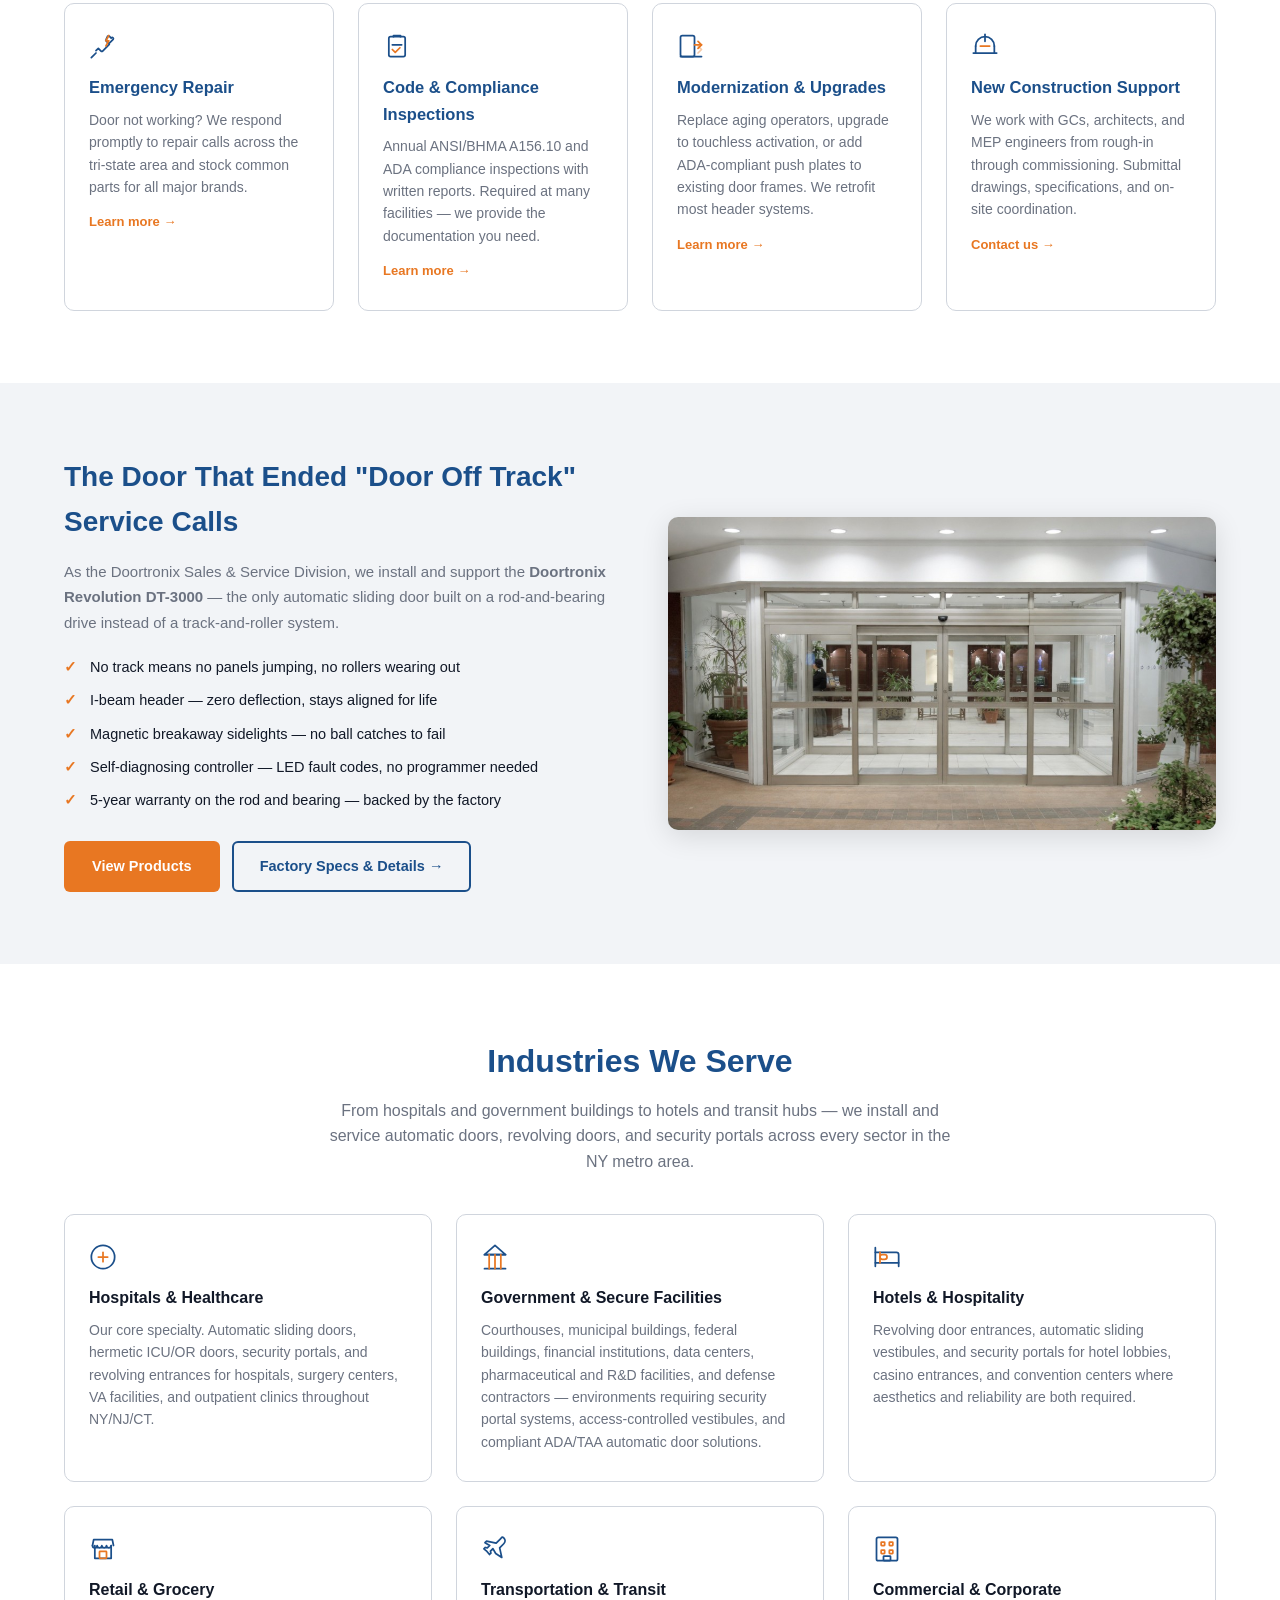
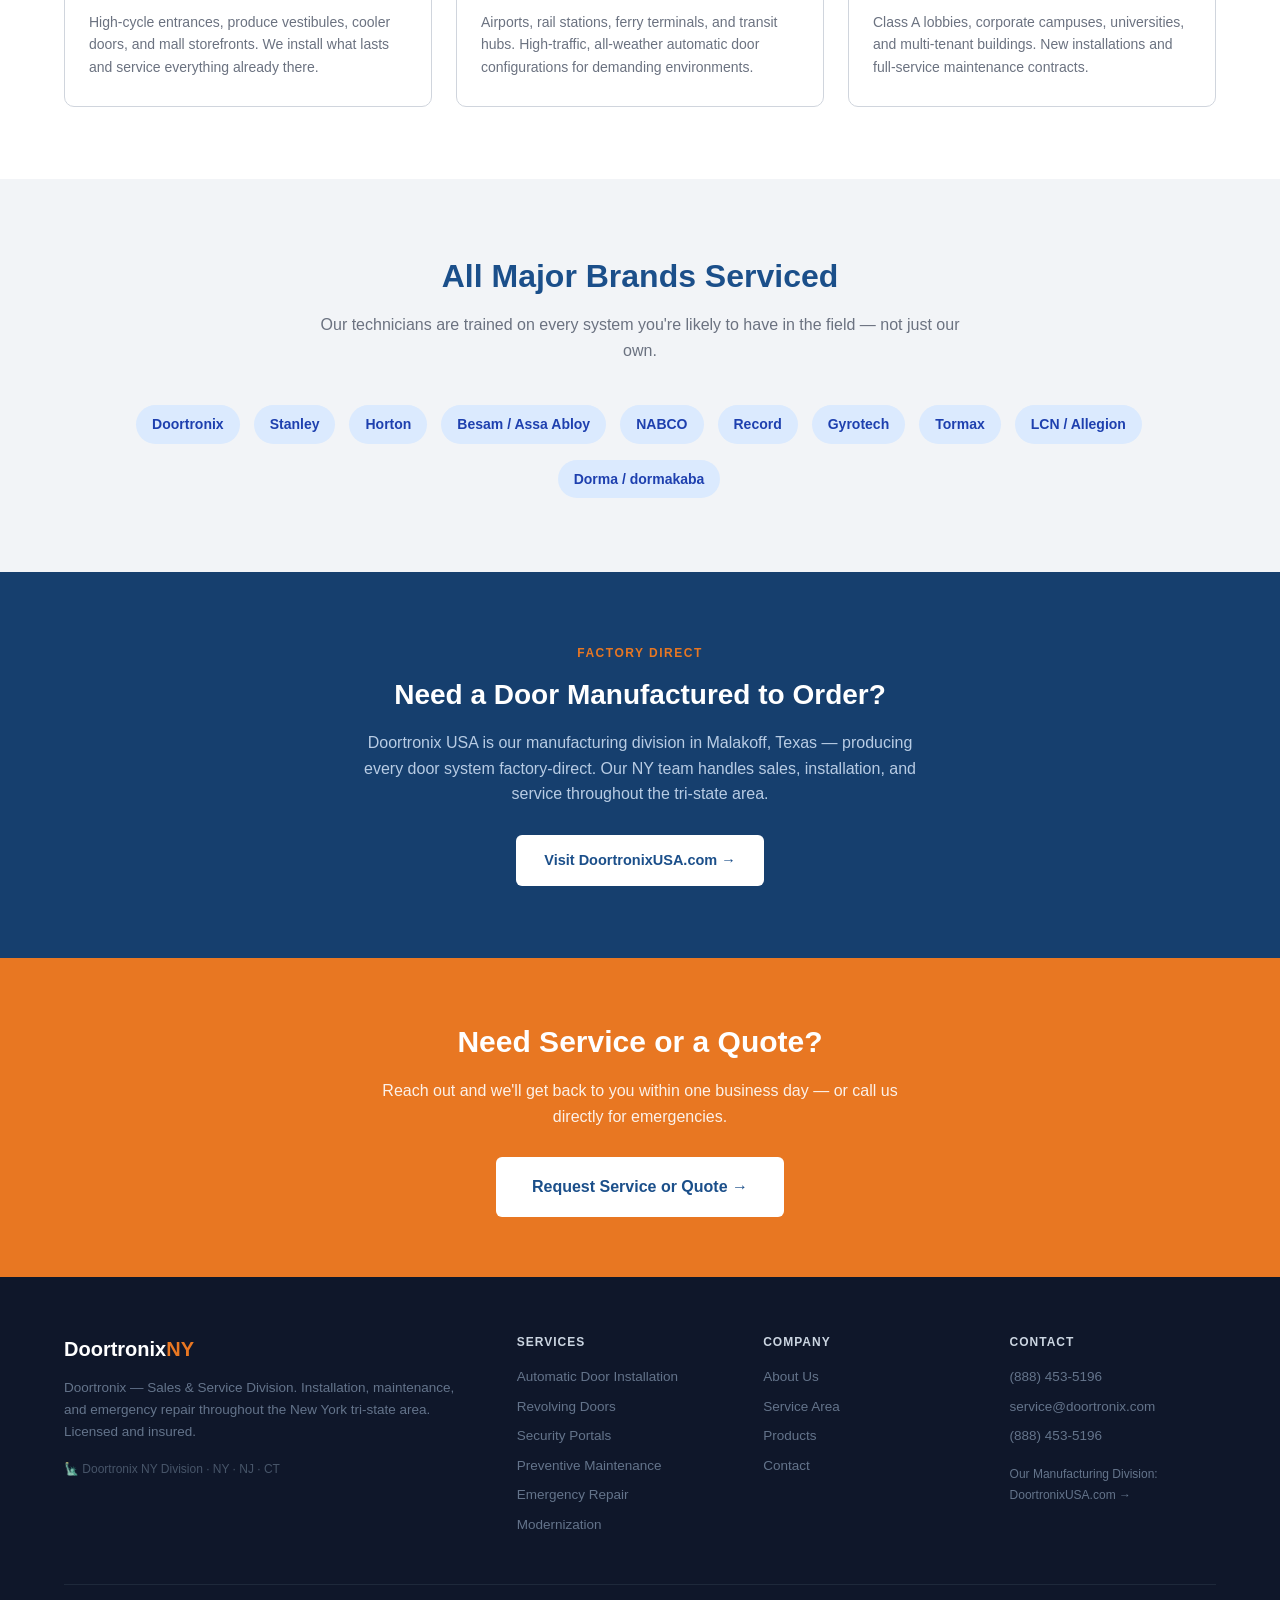
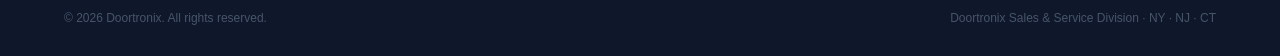
==== commit 1dbb97a1: "Drop redundant NY from Sales & Service Division tagline sitewide Co-authored-by: Cursor <cursoragent" ====
--- a/index.html
+++ b/index.html
@@ -30,7 +30,7 @@
 <!-- Top bar -->
 <div class="topbar">
   <div class="container">
-    <strong>Doortronix — NY Sales &amp; Service Division</strong> &nbsp;|&nbsp;
+    <strong>Doortronix — Sales &amp; Service Division</strong> &nbsp;|&nbsp;
     AAADM Certified &nbsp;|&nbsp;
     Licensed &amp; Insured &nbsp;|&nbsp;
     <a href="contact.html">Request Service</a> &nbsp;|&nbsp;
@@ -45,7 +45,7 @@
       <img src="images/logo-mark.png" alt="" class="nav-logo-mark" width="215" height="112">
       <div>
         <div class="brand">Doortronix<span>NY</span></div>
-        <div class="tagline">NY Sales &amp; Service Division</div>
+        <div class="tagline">Sales &amp; Service Division</div>
       </div>
     </a>
     <div class="nav-toggle" aria-label="Toggle menu">
@@ -190,7 +190,7 @@
     <div class="two-col img-right">
       <div class="col-text">
         <h2>The Door That Ended "Door Off Track" Service Calls</h2>
-        <p>As the Doortronix NY Sales &amp; Service Division, we install and support the <strong>Doortronix Revolution DT-3000</strong> — the only automatic sliding door built on a rod-and-bearing drive instead of a track-and-roller system.</p>
+        <p>As the Doortronix Sales &amp; Service Division, we install and support the <strong>Doortronix Revolution DT-3000</strong> — the only automatic sliding door built on a rod-and-bearing drive instead of a track-and-roller system.</p>
         <ul class="check-list">
           <li>No track means no panels jumping, no rollers wearing out</li>
           <li>I-beam header — zero deflection, stays aligned for life</li>
@@ -295,7 +295,7 @@
     <div class="footer-grid">
       <div class="footer-brand">
         <div class="brand">Doortronix<span>NY</span></div>
-        <p>Doortronix NY — Sales &amp; Service Division. Installation, maintenance, and emergency repair throughout the New York tri-state area. Licensed and insured.</p>
+        <p>Doortronix — Sales &amp; Service Division. Installation, maintenance, and emergency repair throughout the New York tri-state area. Licensed and insured.</p>
         <div class="made-in">🗽 Doortronix NY Division · NY · NJ · CT</div>
       </div>
       <div>
@@ -333,7 +333,7 @@
     </div>
     <div class="footer-bottom">
       <span>© 2026 Doortronix. All rights reserved.</span>
-      <span>Doortronix NY Sales &amp; Service Division · NY · NJ · CT</span>
+      <span>Doortronix Sales &amp; Service Division · NY · NJ · CT</span>
     </div>
   </div>
 </footer>
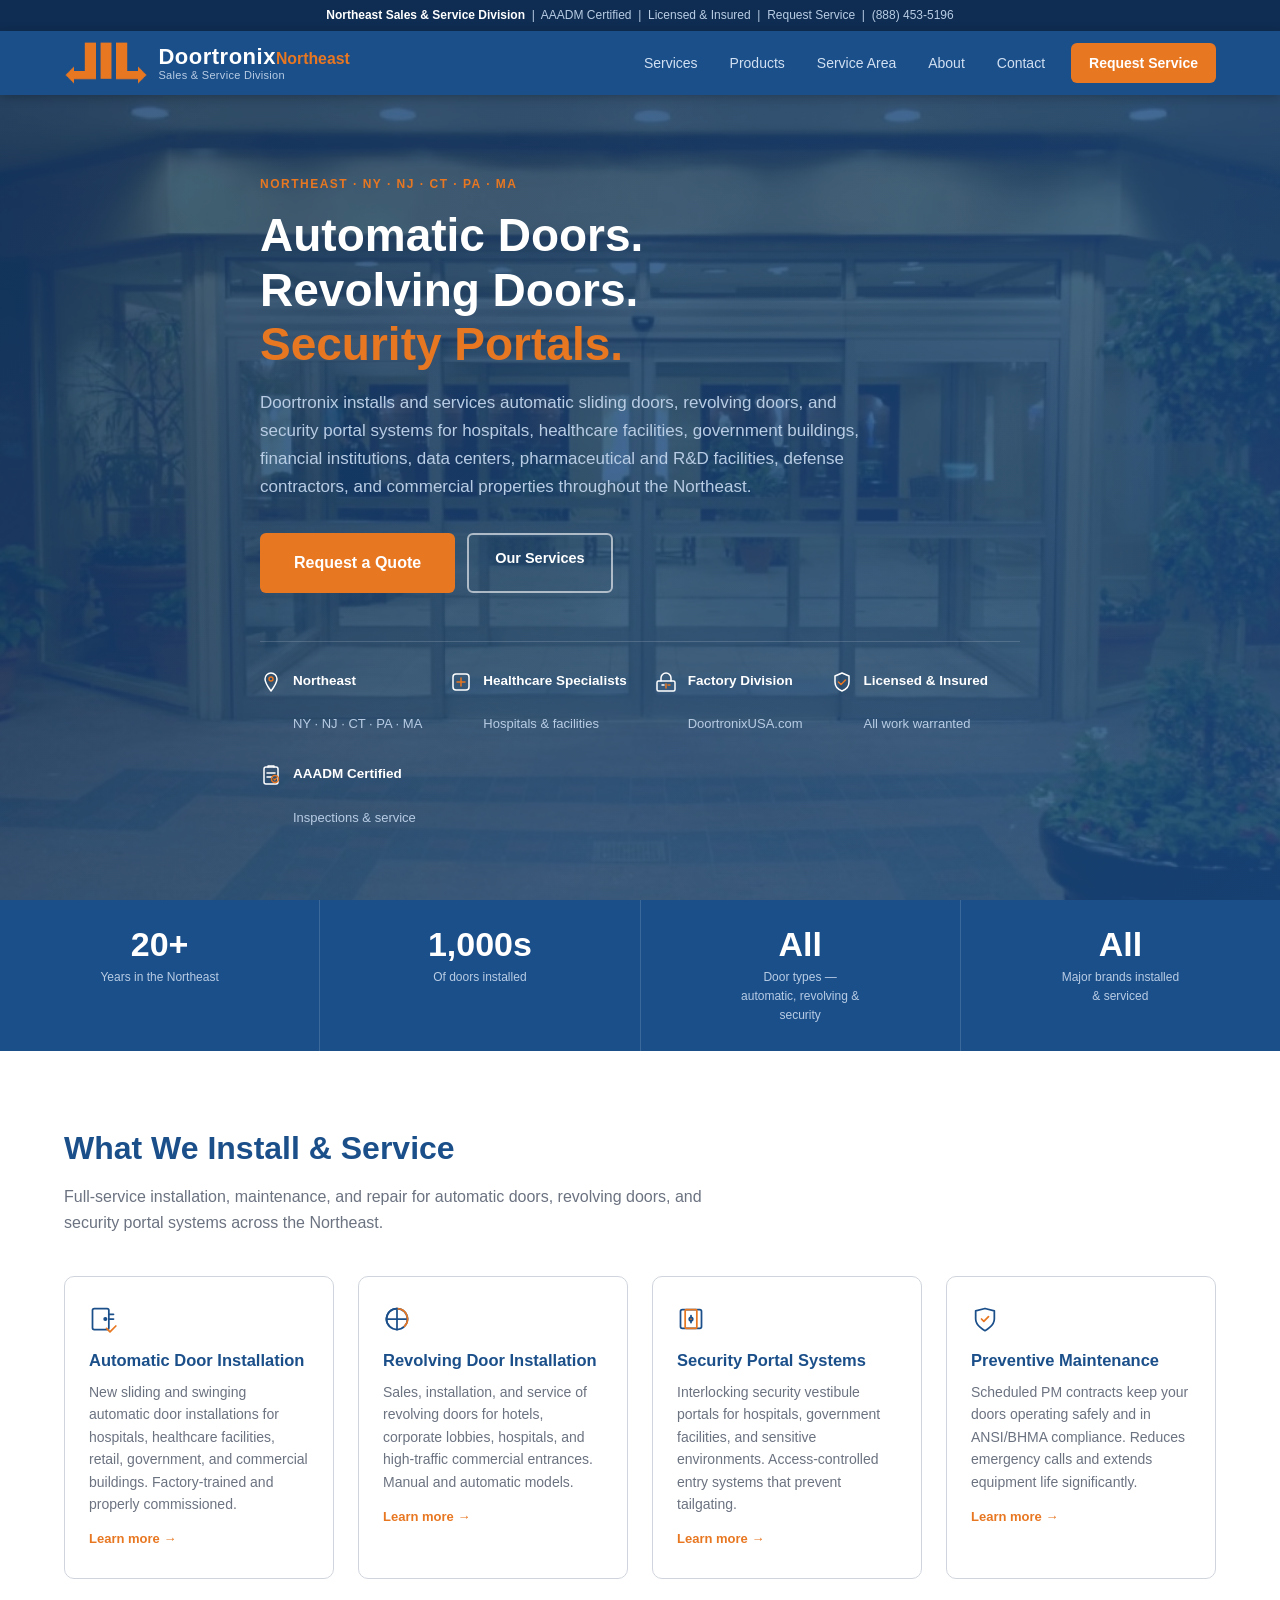
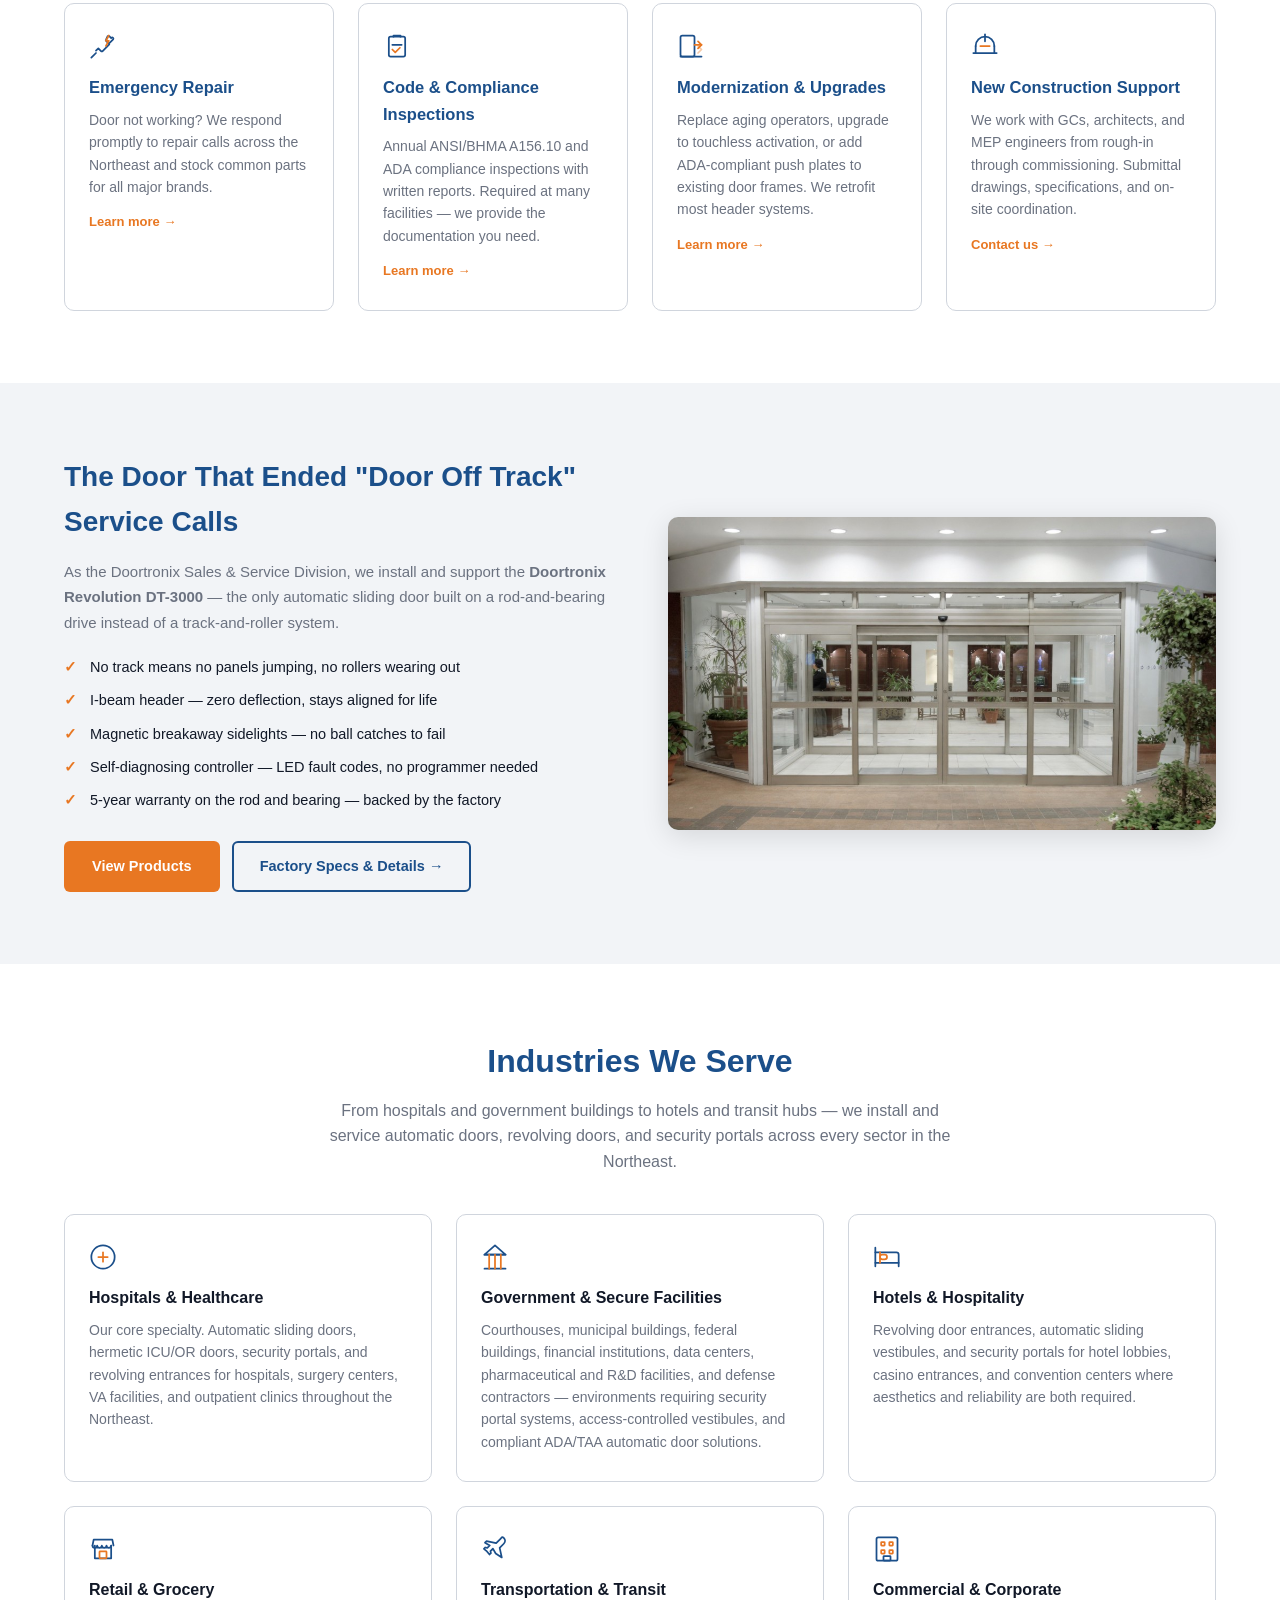
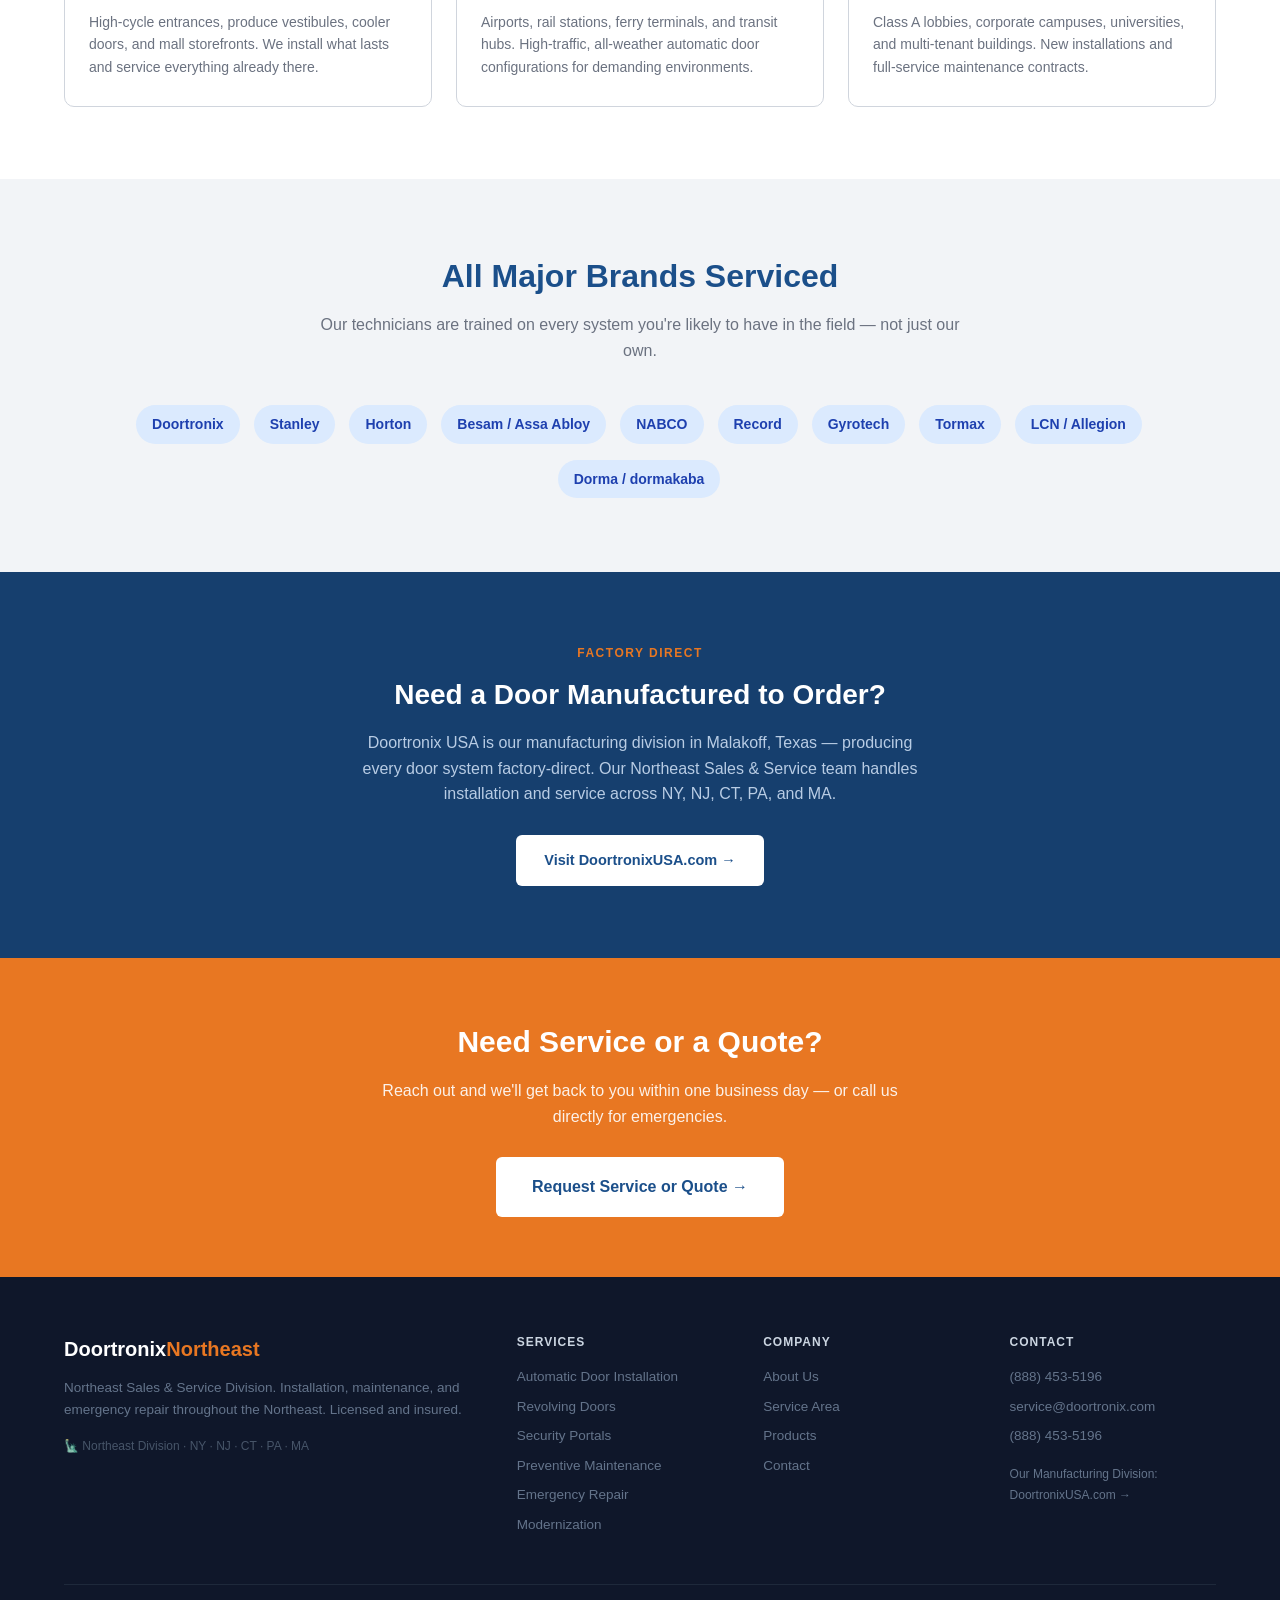
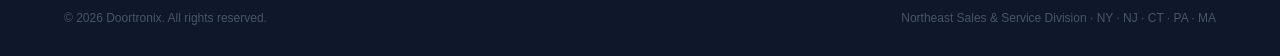
==== commit d6615bf3: "Rebrand as Northeast Sales & Service Division (NY, NJ, CT, PA, MA) - Wordmark: Doortronix + orange N" ====
--- a/index.html
+++ b/index.html
@@ -3,22 +3,22 @@
 <head>
   <meta charset="UTF-8">
   <meta name="viewport" content="width=device-width, initial-scale=1.0">
-  <title>Doortronix — Automatic Door Sales, Installation &amp; Service | NY Tri-State Area</title>
-  <meta name="description" content="Authorized automatic door sales, installation, and service in New York, New Jersey, and Connecticut. Emergency repair available. Doortronix Revolution and full line of sliding, swinging, and specialty doors.">
+  <title>Doortronix — Automatic Door Sales, Installation &amp; Service | Northeast</title>
+  <meta name="description" content="Automatic door sales, installation, and service in the Northeast — NY, NJ, CT, PA, and MA. Doortronix Revolution and full line of sliding, swinging, revolving doors, and security portals.">
 
   <!-- Open Graph / Twitter share preview -->
   <meta property="og:type" content="website">
   <meta property="og:site_name" content="Doortronix">
   <meta property="og:url" content="https://doortronix.com/">
-  <meta property="og:title" content="Doortronix — Automatic Door Sales &amp; Service | NY Tri-State">
-  <meta property="og:description" content="Authorized automatic door sales, installation, and service in NY, NJ, and CT. Emergency repair available.">
+  <meta property="og:title" content="Doortronix — Automatic Door Sales &amp; Service | Northeast">
+  <meta property="og:description" content="Automatic door sales, installation, and service in the Northeast — NY, NJ, CT, PA, and MA.">
   <meta property="og:image" content="https://doortronix.com/images/revolution.jpg">
   <meta property="og:image:width" content="1024">
   <meta property="og:image:height" content="585">
   <meta property="og:image:alt" content="Doortronix Revolution automatic sliding door">
   <meta name="twitter:card" content="summary_large_image">
-  <meta name="twitter:title" content="Doortronix — Automatic Door Sales &amp; Service | NY Tri-State">
-  <meta name="twitter:description" content="Authorized automatic door sales, installation, and service in NY, NJ, and CT.">
+  <meta name="twitter:title" content="Doortronix — Automatic Door Sales &amp; Service | Northeast">
+  <meta name="twitter:description" content="Automatic door sales, installation, and service in the Northeast — NY, NJ, CT, PA, and MA.">
   <meta name="twitter:image" content="https://doortronix.com/images/revolution.jpg">
 
   <link rel="stylesheet" href="css/style.css">
@@ -30,7 +30,7 @@
 <!-- Top bar -->
 <div class="topbar">
   <div class="container">
-    <strong>Doortronix — Sales &amp; Service Division</strong> &nbsp;|&nbsp;
+    <strong>Northeast Sales &amp; Service Division</strong> &nbsp;|&nbsp;
     AAADM Certified &nbsp;|&nbsp;
     Licensed &amp; Insured &nbsp;|&nbsp;
     <a href="contact.html">Request Service</a> &nbsp;|&nbsp;
@@ -44,7 +44,7 @@
     <a href="index.html" class="nav-logo" style="text-decoration:none;">
       <img src="images/logo-mark.png" alt="" class="nav-logo-mark" width="215" height="112">
       <div>
-        <div class="brand">Doortronix<span>NY</span></div>
+        <div class="brand">Doortronix<span>Northeast</span></div>
         <div class="tagline">Sales &amp; Service Division</div>
       </div>
     </a>
@@ -65,9 +65,9 @@
 <!-- Hero -->
 <section class="hero">
   <div class="hero-inner">
-    <p class="hero-eyebrow">NY · NJ · CT — Sales &amp; Service Division</p>
+    <p class="hero-eyebrow">Northeast · NY · NJ · CT · PA · MA</p>
     <h1>Automatic Doors.<br>Revolving Doors.<br><em>Security Portals.</em></h1>
-    <p class="lead">Doortronix NY installs and services automatic sliding doors, revolving doors, and security portal systems for hospitals, healthcare facilities, government buildings, financial institutions, data centers, pharmaceutical and R&amp;D facilities, defense contractors, and commercial properties throughout the tri-state area.</p>
+    <p class="lead">Doortronix installs and services automatic sliding doors, revolving doors, and security portal systems for hospitals, healthcare facilities, government buildings, financial institutions, data centers, pharmaceutical and R&amp;D facilities, defense contractors, and commercial properties throughout the Northeast.</p>
     <div class="hero-ctas">
       <a href="contact.html" class="btn btn-primary" style="font-size:16px; padding:15px 32px;">Request a Quote</a>
       <a href="services.html" class="btn btn-outline-white">Our Services</a>
@@ -75,7 +75,7 @@
     <div class="hero-trust">
       <div class="trust-item">
         <span class="icon"><svg xmlns="http://www.w3.org/2000/svg" viewBox="0 0 22 22" width="22" height="22" fill="none" stroke="#fff" stroke-width="1.5" stroke-linecap="round" stroke-linejoin="round" aria-hidden="true"><path d="M11 2a6 6 0 0 1 6 6c0 4-6 12-6 12S5 12 5 8a6 6 0 0 1 6-6z"/><circle cx="11" cy="8" r="2" stroke="#E87722" fill="none"/></svg></span>
-        <div><strong>NY Tri-State</strong><br>NY, NJ &amp; CT</div>
+        <div><strong>Northeast</strong><br>NY · NJ · CT · PA · MA</div>
       </div>
       <div class="trust-item">
         <span class="icon"><svg xmlns="http://www.w3.org/2000/svg" viewBox="0 0 22 22" width="22" height="22" fill="none" stroke="#fff" stroke-width="1.5" stroke-linecap="round" stroke-linejoin="round" aria-hidden="true"><rect x="3" y="3" width="16" height="16" rx="3"/><line x1="11" y1="7" x2="11" y2="15" stroke="#E87722" stroke-width="1.5"/><line x1="7" y1="11" x2="15" y2="11" stroke="#E87722" stroke-width="1.5"/></svg></span>
@@ -101,7 +101,7 @@
 <div class="stats-bar">
   <div class="stat-item">
     <div class="stat-num">20+</div>
-    <div class="stat-label">Years in the tri-state area</div>
+    <div class="stat-label">Years in the Northeast</div>
   </div>
   <div class="stat-item">
     <div class="stat-num">1,000s</div>
@@ -121,7 +121,7 @@
 <section class="section">
   <div class="container">
     <h2 class="section-title">What We Install &amp; Service</h2>
-    <p class="section-subtitle">Full-service installation, maintenance, and repair for automatic doors, revolving doors, and security portal systems across the NY tri-state area.</p>
+    <p class="section-subtitle">Full-service installation, maintenance, and repair for automatic doors, revolving doors, and security portal systems across the Northeast.</p>
     <div class="service-grid">
 
       <div class="service-card">
@@ -155,7 +155,7 @@
       <div class="service-card">
         <div class="service-icon"><svg xmlns="http://www.w3.org/2000/svg" viewBox="0 0 24 24" fill="none" stroke="#1B4F8A" stroke-width="1.5" stroke-linecap="round" stroke-linejoin="round" aria-hidden="true"><path d="M14.7 6.3a1 1 0 0 0 0 1.4l1.6 1.6a1 1 0 0 0 1.4 0l3-3a1 1 0 0 0-1.4-1.4l-.3.3-1.6-1.6a1 1 0 0 0-1.4 0z"/><path d="M6 16l2-2 2.3 2.3a1 1 0 0 0 1.4 0l5.7-5.7"/><path d="M2 22l4-4"/><path d="M17 3l-2.5 4.5H17L14.5 12" stroke="#E87722" stroke-width="1.5"/></svg></div>
         <h3>Emergency Repair</h3>
-        <p>Door not working? We respond promptly to repair calls across the tri-state area and stock common parts for all major brands.</p>
+        <p>Door not working? We respond promptly to repair calls across the Northeast and stock common parts for all major brands.</p>
         <a href="services.html#emergency" class="learn-more">Learn more →</a>
       </div>
 
@@ -214,12 +214,12 @@
 <section class="section">
   <div class="container">
     <h2 class="section-title text-center">Industries We Serve</h2>
-    <p class="section-subtitle text-center">From hospitals and government buildings to hotels and transit hubs — we install and service automatic doors, revolving doors, and security portals across every sector in the NY metro area.</p>
+    <p class="section-subtitle text-center">From hospitals and government buildings to hotels and transit hubs — we install and service automatic doors, revolving doors, and security portals across every sector in the Northeast.</p>
     <div class="why-grid">
       <div class="why-card">
         <div class="why-icon"><svg xmlns="http://www.w3.org/2000/svg" viewBox="0 0 24 24" fill="none" stroke="#1B4F8A" stroke-width="1.5" stroke-linecap="round" stroke-linejoin="round" aria-hidden="true"><path d="M12 2a10 10 0 1 0 0 20A10 10 0 0 0 12 2z" stroke="#1B4F8A"/><line x1="12" y1="8" x2="12" y2="16" stroke="#E87722" stroke-width="1.5"/><line x1="8" y1="12" x2="16" y2="12" stroke="#E87722" stroke-width="1.5"/></svg></div>
         <h3>Hospitals &amp; Healthcare</h3>
-        <p>Our core specialty. Automatic sliding doors, hermetic ICU/OR doors, security portals, and revolving entrances for hospitals, surgery centers, VA facilities, and outpatient clinics throughout NY/NJ/CT.</p>
+        <p>Our core specialty. Automatic sliding doors, hermetic ICU/OR doors, security portals, and revolving entrances for hospitals, surgery centers, VA facilities, and outpatient clinics throughout the Northeast.</p>
       </div>
       <div class="why-card">
         <div class="why-icon"><svg xmlns="http://www.w3.org/2000/svg" viewBox="0 0 24 24" fill="none" stroke="#1B4F8A" stroke-width="1.5" stroke-linecap="round" stroke-linejoin="round" aria-hidden="true"><line x1="3" y1="22" x2="21" y2="22"/><line x1="3" y1="10" x2="21" y2="10"/><path d="M12 2l9 8H3z"/><line x1="7" y1="10" x2="7" y2="22" stroke="#E87722" stroke-width="1.5"/><line x1="12" y1="10" x2="12" y2="22" stroke="#E87722" stroke-width="1.5"/><line x1="17" y1="10" x2="17" y2="22" stroke="#E87722" stroke-width="1.5"/></svg></div>
@@ -275,7 +275,7 @@
   <div class="container" style="text-align:center;">
     <p style="font-size:12px; font-weight:700; letter-spacing:1.5px; text-transform:uppercase; color:var(--orange); margin-bottom:10px;">Factory Direct</p>
     <h2 style="font-size:clamp(20px,3vw,28px); font-weight:700; color:#fff; margin-bottom:12px;">Need a Door Manufactured to Order?</h2>
-    <p style="font-size:16px; color:#B8CCE4; max-width:560px; margin:0 auto 28px;">Doortronix USA is our manufacturing division in Malakoff, Texas — producing every door system factory-direct. Our NY team handles sales, installation, and service throughout the tri-state area.</p>
+    <p style="font-size:16px; color:#B8CCE4; max-width:560px; margin:0 auto 28px;">Doortronix USA is our manufacturing division in Malakoff, Texas — producing every door system factory-direct. Our Northeast Sales &amp; Service team handles installation and service across NY, NJ, CT, PA, and MA.</p>
     <a href="https://doortronixusa.com" class="btn btn-white" target="_blank" rel="noopener">Visit DoortronixUSA.com →</a>
   </div>
 </section>
@@ -294,9 +294,9 @@
   <div class="container">
     <div class="footer-grid">
       <div class="footer-brand">
-        <div class="brand">Doortronix<span>NY</span></div>
-        <p>Doortronix — Sales &amp; Service Division. Installation, maintenance, and emergency repair throughout the New York tri-state area. Licensed and insured.</p>
-        <div class="made-in">🗽 Doortronix NY Division · NY · NJ · CT</div>
+        <div class="brand">Doortronix<span>Northeast</span></div>
+        <p>Northeast Sales &amp; Service Division. Installation, maintenance, and emergency repair throughout the Northeast. Licensed and insured.</p>
+        <div class="made-in">🗽 Northeast Division · NY · NJ · CT · PA · MA</div>
       </div>
       <div>
         <h4>Services</h4>
@@ -333,7 +333,7 @@
     </div>
     <div class="footer-bottom">
       <span>© 2026 Doortronix. All rights reserved.</span>
-      <span>Doortronix Sales &amp; Service Division · NY · NJ · CT</span>
+      <span>Northeast Sales &amp; Service Division · NY · NJ · CT · PA · MA</span>
     </div>
   </div>
 </footer>
--- a/css/style.css
+++ b/css/style.css
@@ -1,5 +1,5 @@
 /* ═══════════════════════════════════════════════════════════════
-   Doortronix — NY Tri-State Sales & Service
+   Doortronix — Northeast Sales & Service
    Same brand palette as doortronixusa.com, service-oriented tone
 ═══════════════════════════════════════════════════════════════ */
 
@@ -78,7 +78,7 @@
   letter-spacing: .5px;
   line-height: 1.1;
 }
-.nav-logo .brand span { color: var(--orange); }
+.nav-logo .brand span { color: var(--orange); font-size: 0.72em; letter-spacing: 0; }
 .nav-logo .tagline { font-size: 11px; color: #B8CCE4; letter-spacing: .3px; }
 .nav-links {
   display: flex;
@@ -330,6 +330,8 @@
 .cta-banner p { font-size: 16px; opacity: .9; margin-bottom: 28px; max-width: 560px; margin-inline: auto; margin-bottom: 28px; }
 
 /* ── Emergency callout ──────────────────────────────────────── */
+.emergency-callout-icon { margin: 0 auto 16px; line-height: 0; }
+.emergency-callout-icon svg { width: 72px; height: 72px; display: block; margin: 0 auto; }
 .emergency-bar {
   background: #7F1D1D;
   color: #fff;
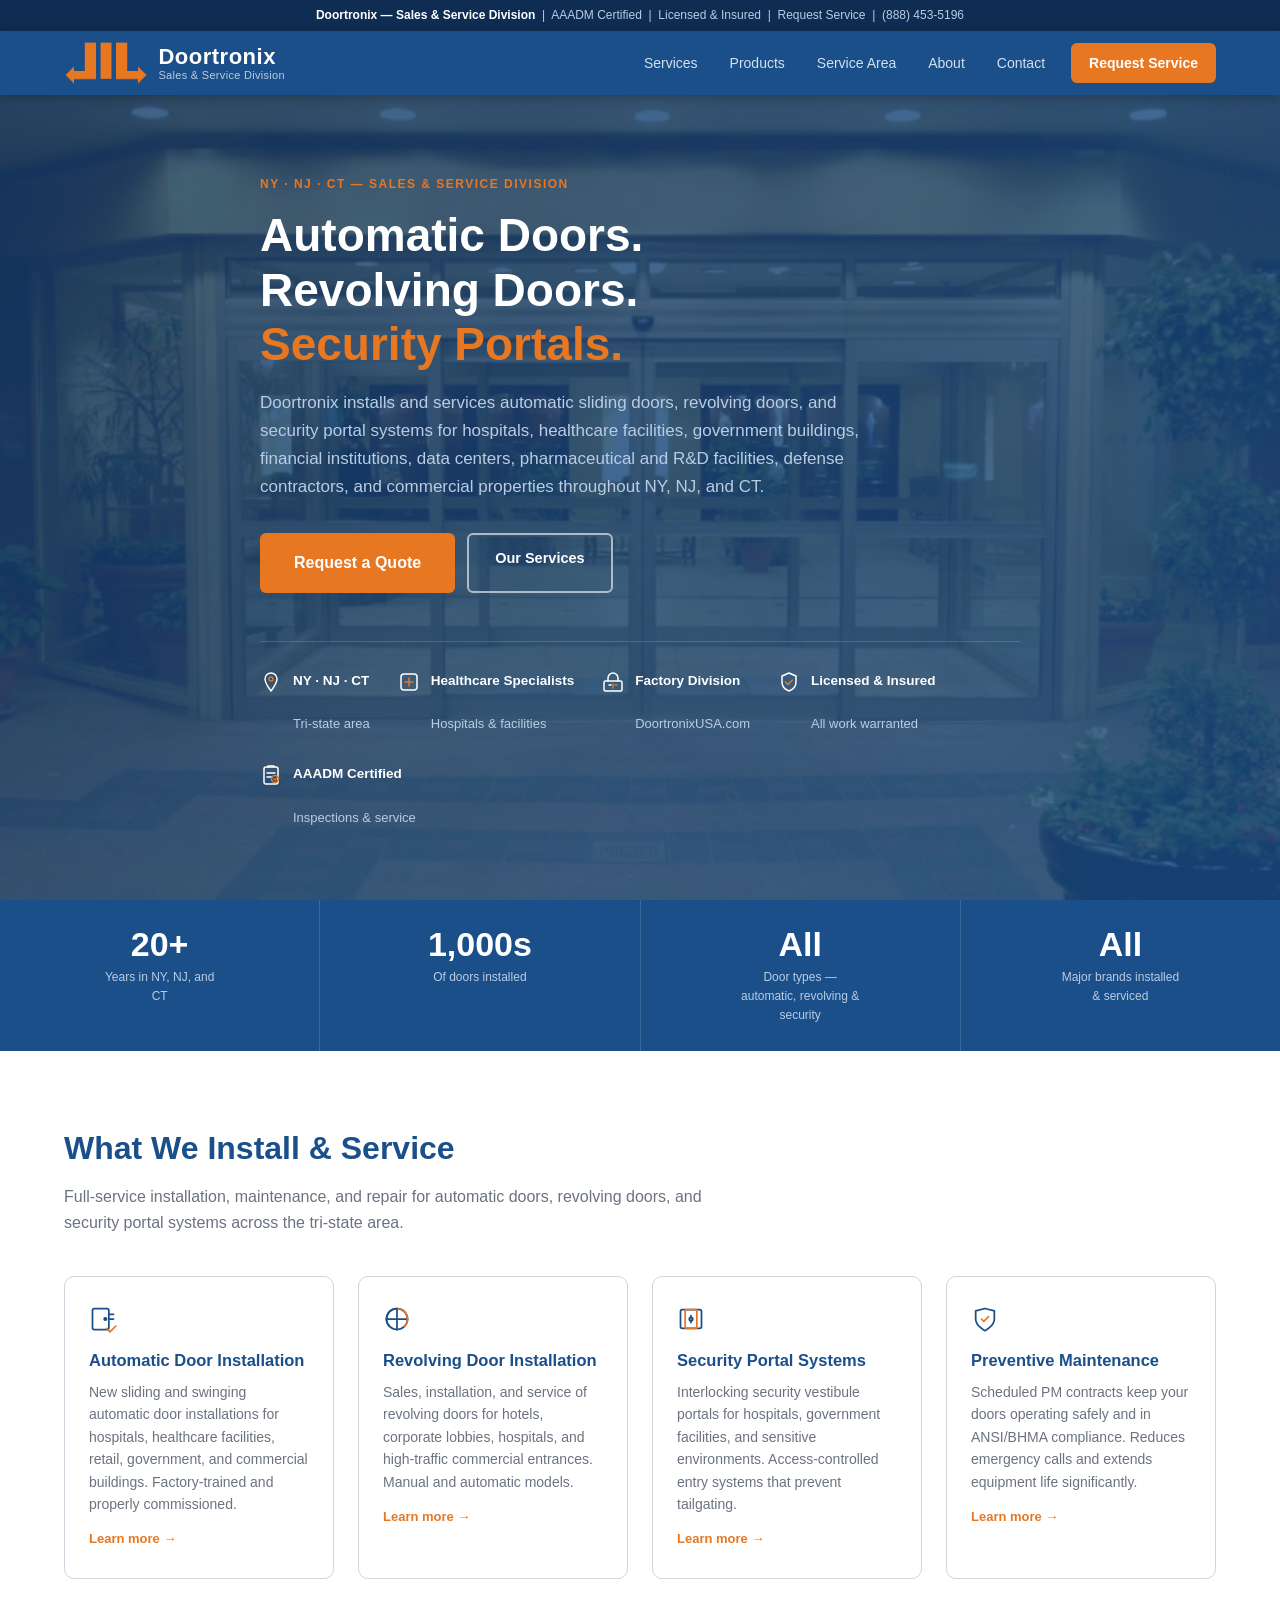
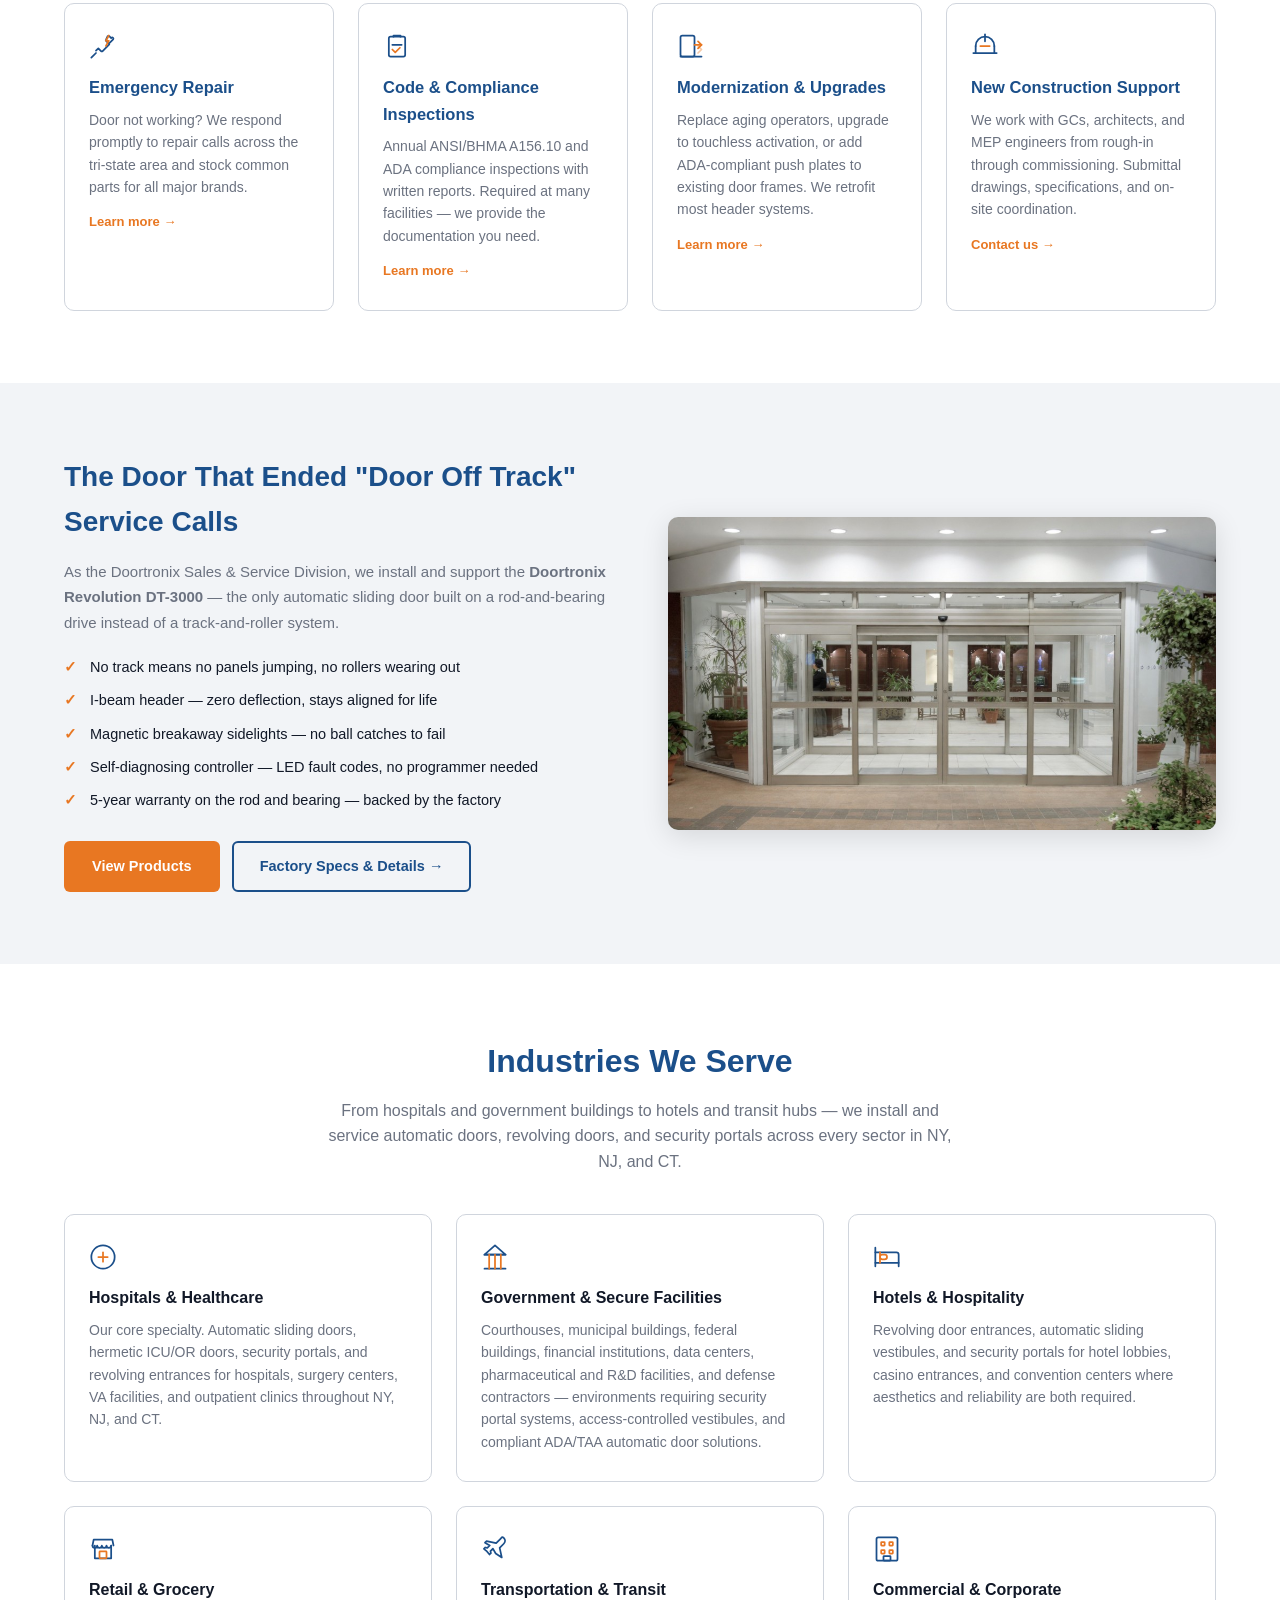
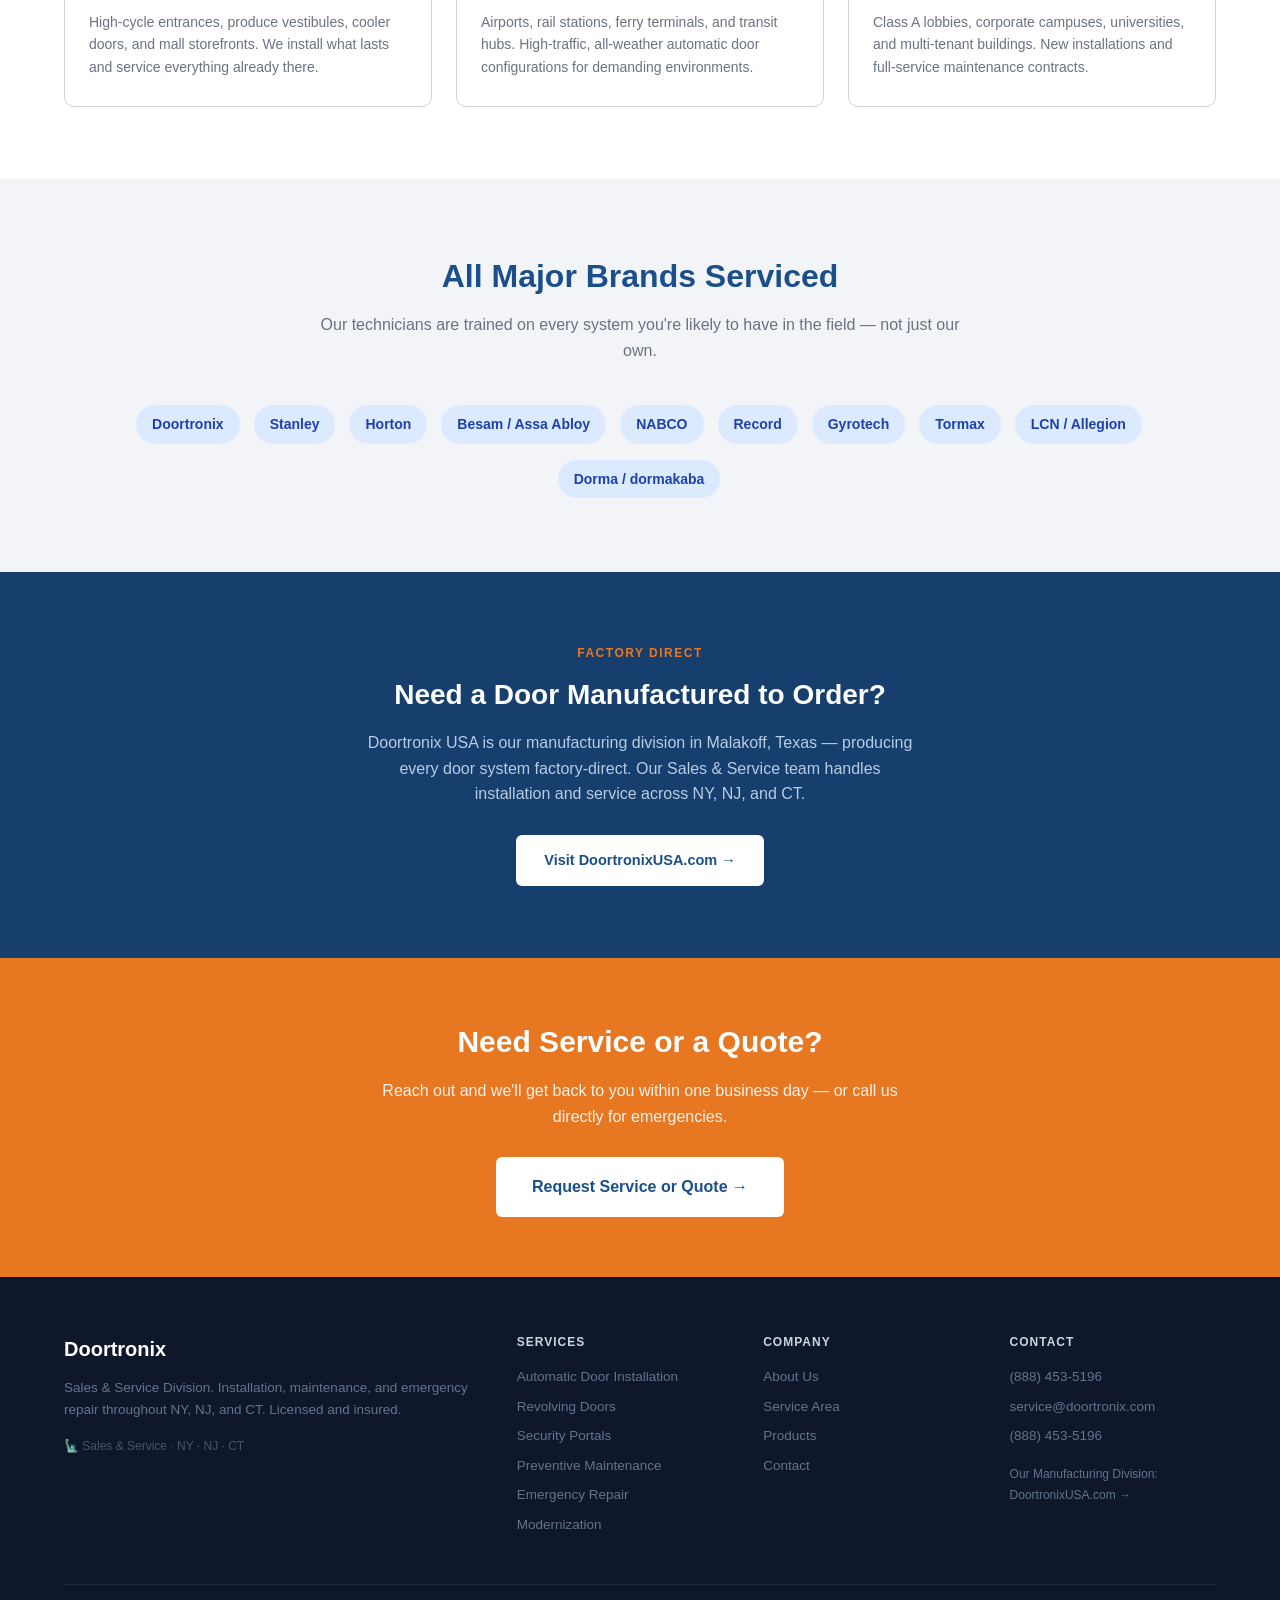
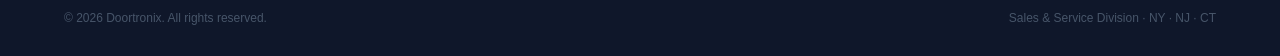
==== commit cba8e05c: "Simplify to Sales & Service Division; territory NY NJ CT only Drop Northeast from wordmark and copy." ====
--- a/index.html
+++ b/index.html
@@ -3,22 +3,22 @@
 <head>
   <meta charset="UTF-8">
   <meta name="viewport" content="width=device-width, initial-scale=1.0">
-  <title>Doortronix — Automatic Door Sales, Installation &amp; Service | Northeast</title>
-  <meta name="description" content="Automatic door sales, installation, and service in the Northeast — NY, NJ, CT, PA, and MA. Doortronix Revolution and full line of sliding, swinging, revolving doors, and security portals.">
+  <title>Doortronix — Automatic Door Sales, Installation &amp; Service | NY Tri-State</title>
+  <meta name="description" content="Automatic door sales, installation, and service in NY, NJ, and CT. Doortronix Revolution and full line of sliding, swinging, revolving doors, and security portals.">
 
   <!-- Open Graph / Twitter share preview -->
   <meta property="og:type" content="website">
   <meta property="og:site_name" content="Doortronix">
   <meta property="og:url" content="https://doortronix.com/">
-  <meta property="og:title" content="Doortronix — Automatic Door Sales &amp; Service | Northeast">
-  <meta property="og:description" content="Automatic door sales, installation, and service in the Northeast — NY, NJ, CT, PA, and MA.">
+  <meta property="og:title" content="Doortronix — Automatic Door Sales &amp; Service | NY Tri-State">
+  <meta property="og:description" content="Automatic door sales, installation, and service in NY, NJ, and CT.">
   <meta property="og:image" content="https://doortronix.com/images/revolution.jpg">
   <meta property="og:image:width" content="1024">
   <meta property="og:image:height" content="585">
   <meta property="og:image:alt" content="Doortronix Revolution automatic sliding door">
   <meta name="twitter:card" content="summary_large_image">
-  <meta name="twitter:title" content="Doortronix — Automatic Door Sales &amp; Service | Northeast">
-  <meta name="twitter:description" content="Automatic door sales, installation, and service in the Northeast — NY, NJ, CT, PA, and MA.">
+  <meta name="twitter:title" content="Doortronix — Automatic Door Sales &amp; Service | NY Tri-State">
+  <meta name="twitter:description" content="Automatic door sales, installation, and service in NY, NJ, and CT.">
   <meta name="twitter:image" content="https://doortronix.com/images/revolution.jpg">
 
   <link rel="stylesheet" href="css/style.css">
@@ -30,7 +30,7 @@
 <!-- Top bar -->
 <div class="topbar">
   <div class="container">
-    <strong>Northeast Sales &amp; Service Division</strong> &nbsp;|&nbsp;
+    <strong>Doortronix — Sales &amp; Service Division</strong> &nbsp;|&nbsp;
     AAADM Certified &nbsp;|&nbsp;
     Licensed &amp; Insured &nbsp;|&nbsp;
     <a href="contact.html">Request Service</a> &nbsp;|&nbsp;
@@ -44,7 +44,7 @@
     <a href="index.html" class="nav-logo" style="text-decoration:none;">
       <img src="images/logo-mark.png" alt="" class="nav-logo-mark" width="215" height="112">
       <div>
-        <div class="brand">Doortronix<span>Northeast</span></div>
+        <div class="brand">Doortronix</div>
         <div class="tagline">Sales &amp; Service Division</div>
       </div>
     </a>
@@ -65,9 +65,9 @@
 <!-- Hero -->
 <section class="hero">
   <div class="hero-inner">
-    <p class="hero-eyebrow">Northeast · NY · NJ · CT · PA · MA</p>
+    <p class="hero-eyebrow">NY · NJ · CT — Sales &amp; Service Division</p>
     <h1>Automatic Doors.<br>Revolving Doors.<br><em>Security Portals.</em></h1>
-    <p class="lead">Doortronix installs and services automatic sliding doors, revolving doors, and security portal systems for hospitals, healthcare facilities, government buildings, financial institutions, data centers, pharmaceutical and R&amp;D facilities, defense contractors, and commercial properties throughout the Northeast.</p>
+    <p class="lead">Doortronix installs and services automatic sliding doors, revolving doors, and security portal systems for hospitals, healthcare facilities, government buildings, financial institutions, data centers, pharmaceutical and R&amp;D facilities, defense contractors, and commercial properties throughout NY, NJ, and CT.</p>
     <div class="hero-ctas">
       <a href="contact.html" class="btn btn-primary" style="font-size:16px; padding:15px 32px;">Request a Quote</a>
       <a href="services.html" class="btn btn-outline-white">Our Services</a>
@@ -75,7 +75,7 @@
     <div class="hero-trust">
       <div class="trust-item">
         <span class="icon"><svg xmlns="http://www.w3.org/2000/svg" viewBox="0 0 22 22" width="22" height="22" fill="none" stroke="#fff" stroke-width="1.5" stroke-linecap="round" stroke-linejoin="round" aria-hidden="true"><path d="M11 2a6 6 0 0 1 6 6c0 4-6 12-6 12S5 12 5 8a6 6 0 0 1 6-6z"/><circle cx="11" cy="8" r="2" stroke="#E87722" fill="none"/></svg></span>
-        <div><strong>Northeast</strong><br>NY · NJ · CT · PA · MA</div>
+        <div><strong>NY · NJ · CT</strong><br>Tri-state area</div>
       </div>
       <div class="trust-item">
         <span class="icon"><svg xmlns="http://www.w3.org/2000/svg" viewBox="0 0 22 22" width="22" height="22" fill="none" stroke="#fff" stroke-width="1.5" stroke-linecap="round" stroke-linejoin="round" aria-hidden="true"><rect x="3" y="3" width="16" height="16" rx="3"/><line x1="11" y1="7" x2="11" y2="15" stroke="#E87722" stroke-width="1.5"/><line x1="7" y1="11" x2="15" y2="11" stroke="#E87722" stroke-width="1.5"/></svg></span>
@@ -101,7 +101,7 @@
 <div class="stats-bar">
   <div class="stat-item">
     <div class="stat-num">20+</div>
-    <div class="stat-label">Years in the Northeast</div>
+    <div class="stat-label">Years in NY, NJ, and CT</div>
   </div>
   <div class="stat-item">
     <div class="stat-num">1,000s</div>
@@ -121,7 +121,7 @@
 <section class="section">
   <div class="container">
     <h2 class="section-title">What We Install &amp; Service</h2>
-    <p class="section-subtitle">Full-service installation, maintenance, and repair for automatic doors, revolving doors, and security portal systems across the Northeast.</p>
+    <p class="section-subtitle">Full-service installation, maintenance, and repair for automatic doors, revolving doors, and security portal systems across the tri-state area.</p>
     <div class="service-grid">
 
       <div class="service-card">
@@ -155,7 +155,7 @@
       <div class="service-card">
         <div class="service-icon"><svg xmlns="http://www.w3.org/2000/svg" viewBox="0 0 24 24" fill="none" stroke="#1B4F8A" stroke-width="1.5" stroke-linecap="round" stroke-linejoin="round" aria-hidden="true"><path d="M14.7 6.3a1 1 0 0 0 0 1.4l1.6 1.6a1 1 0 0 0 1.4 0l3-3a1 1 0 0 0-1.4-1.4l-.3.3-1.6-1.6a1 1 0 0 0-1.4 0z"/><path d="M6 16l2-2 2.3 2.3a1 1 0 0 0 1.4 0l5.7-5.7"/><path d="M2 22l4-4"/><path d="M17 3l-2.5 4.5H17L14.5 12" stroke="#E87722" stroke-width="1.5"/></svg></div>
         <h3>Emergency Repair</h3>
-        <p>Door not working? We respond promptly to repair calls across the Northeast and stock common parts for all major brands.</p>
+        <p>Door not working? We respond promptly to repair calls across the tri-state area and stock common parts for all major brands.</p>
         <a href="services.html#emergency" class="learn-more">Learn more →</a>
       </div>
 
@@ -214,12 +214,12 @@
 <section class="section">
   <div class="container">
     <h2 class="section-title text-center">Industries We Serve</h2>
-    <p class="section-subtitle text-center">From hospitals and government buildings to hotels and transit hubs — we install and service automatic doors, revolving doors, and security portals across every sector in the Northeast.</p>
+    <p class="section-subtitle text-center">From hospitals and government buildings to hotels and transit hubs — we install and service automatic doors, revolving doors, and security portals across every sector in NY, NJ, and CT.</p>
     <div class="why-grid">
       <div class="why-card">
         <div class="why-icon"><svg xmlns="http://www.w3.org/2000/svg" viewBox="0 0 24 24" fill="none" stroke="#1B4F8A" stroke-width="1.5" stroke-linecap="round" stroke-linejoin="round" aria-hidden="true"><path d="M12 2a10 10 0 1 0 0 20A10 10 0 0 0 12 2z" stroke="#1B4F8A"/><line x1="12" y1="8" x2="12" y2="16" stroke="#E87722" stroke-width="1.5"/><line x1="8" y1="12" x2="16" y2="12" stroke="#E87722" stroke-width="1.5"/></svg></div>
         <h3>Hospitals &amp; Healthcare</h3>
-        <p>Our core specialty. Automatic sliding doors, hermetic ICU/OR doors, security portals, and revolving entrances for hospitals, surgery centers, VA facilities, and outpatient clinics throughout the Northeast.</p>
+        <p>Our core specialty. Automatic sliding doors, hermetic ICU/OR doors, security portals, and revolving entrances for hospitals, surgery centers, VA facilities, and outpatient clinics throughout NY, NJ, and CT.</p>
       </div>
       <div class="why-card">
         <div class="why-icon"><svg xmlns="http://www.w3.org/2000/svg" viewBox="0 0 24 24" fill="none" stroke="#1B4F8A" stroke-width="1.5" stroke-linecap="round" stroke-linejoin="round" aria-hidden="true"><line x1="3" y1="22" x2="21" y2="22"/><line x1="3" y1="10" x2="21" y2="10"/><path d="M12 2l9 8H3z"/><line x1="7" y1="10" x2="7" y2="22" stroke="#E87722" stroke-width="1.5"/><line x1="12" y1="10" x2="12" y2="22" stroke="#E87722" stroke-width="1.5"/><line x1="17" y1="10" x2="17" y2="22" stroke="#E87722" stroke-width="1.5"/></svg></div>
@@ -275,7 +275,7 @@
   <div class="container" style="text-align:center;">
     <p style="font-size:12px; font-weight:700; letter-spacing:1.5px; text-transform:uppercase; color:var(--orange); margin-bottom:10px;">Factory Direct</p>
     <h2 style="font-size:clamp(20px,3vw,28px); font-weight:700; color:#fff; margin-bottom:12px;">Need a Door Manufactured to Order?</h2>
-    <p style="font-size:16px; color:#B8CCE4; max-width:560px; margin:0 auto 28px;">Doortronix USA is our manufacturing division in Malakoff, Texas — producing every door system factory-direct. Our Northeast Sales &amp; Service team handles installation and service across NY, NJ, CT, PA, and MA.</p>
+    <p style="font-size:16px; color:#B8CCE4; max-width:560px; margin:0 auto 28px;">Doortronix USA is our manufacturing division in Malakoff, Texas — producing every door system factory-direct. Our Sales &amp; Service team handles installation and service across NY, NJ, and CT.</p>
     <a href="https://doortronixusa.com" class="btn btn-white" target="_blank" rel="noopener">Visit DoortronixUSA.com →</a>
   </div>
 </section>
@@ -294,9 +294,9 @@
   <div class="container">
     <div class="footer-grid">
       <div class="footer-brand">
-        <div class="brand">Doortronix<span>Northeast</span></div>
-        <p>Northeast Sales &amp; Service Division. Installation, maintenance, and emergency repair throughout the Northeast. Licensed and insured.</p>
-        <div class="made-in">🗽 Northeast Division · NY · NJ · CT · PA · MA</div>
+        <div class="brand">Doortronix</div>
+        <p>Sales &amp; Service Division. Installation, maintenance, and emergency repair throughout NY, NJ, and CT. Licensed and insured.</p>
+        <div class="made-in">🗽 Sales &amp; Service · NY · NJ · CT</div>
       </div>
       <div>
         <h4>Services</h4>
@@ -333,7 +333,7 @@
     </div>
     <div class="footer-bottom">
       <span>© 2026 Doortronix. All rights reserved.</span>
-      <span>Northeast Sales &amp; Service Division · NY · NJ · CT · PA · MA</span>
+      <span>Sales &amp; Service Division · NY · NJ · CT</span>
     </div>
   </div>
 </footer>
--- a/css/style.css
+++ b/css/style.css
@@ -1,5 +1,5 @@
 /* ═══════════════════════════════════════════════════════════════
-   Doortronix — Northeast Sales & Service
+   Doortronix — NY Tri-State Sales & Service
    Same brand palette as doortronixusa.com, service-oriented tone
 ═══════════════════════════════════════════════════════════════ */
 
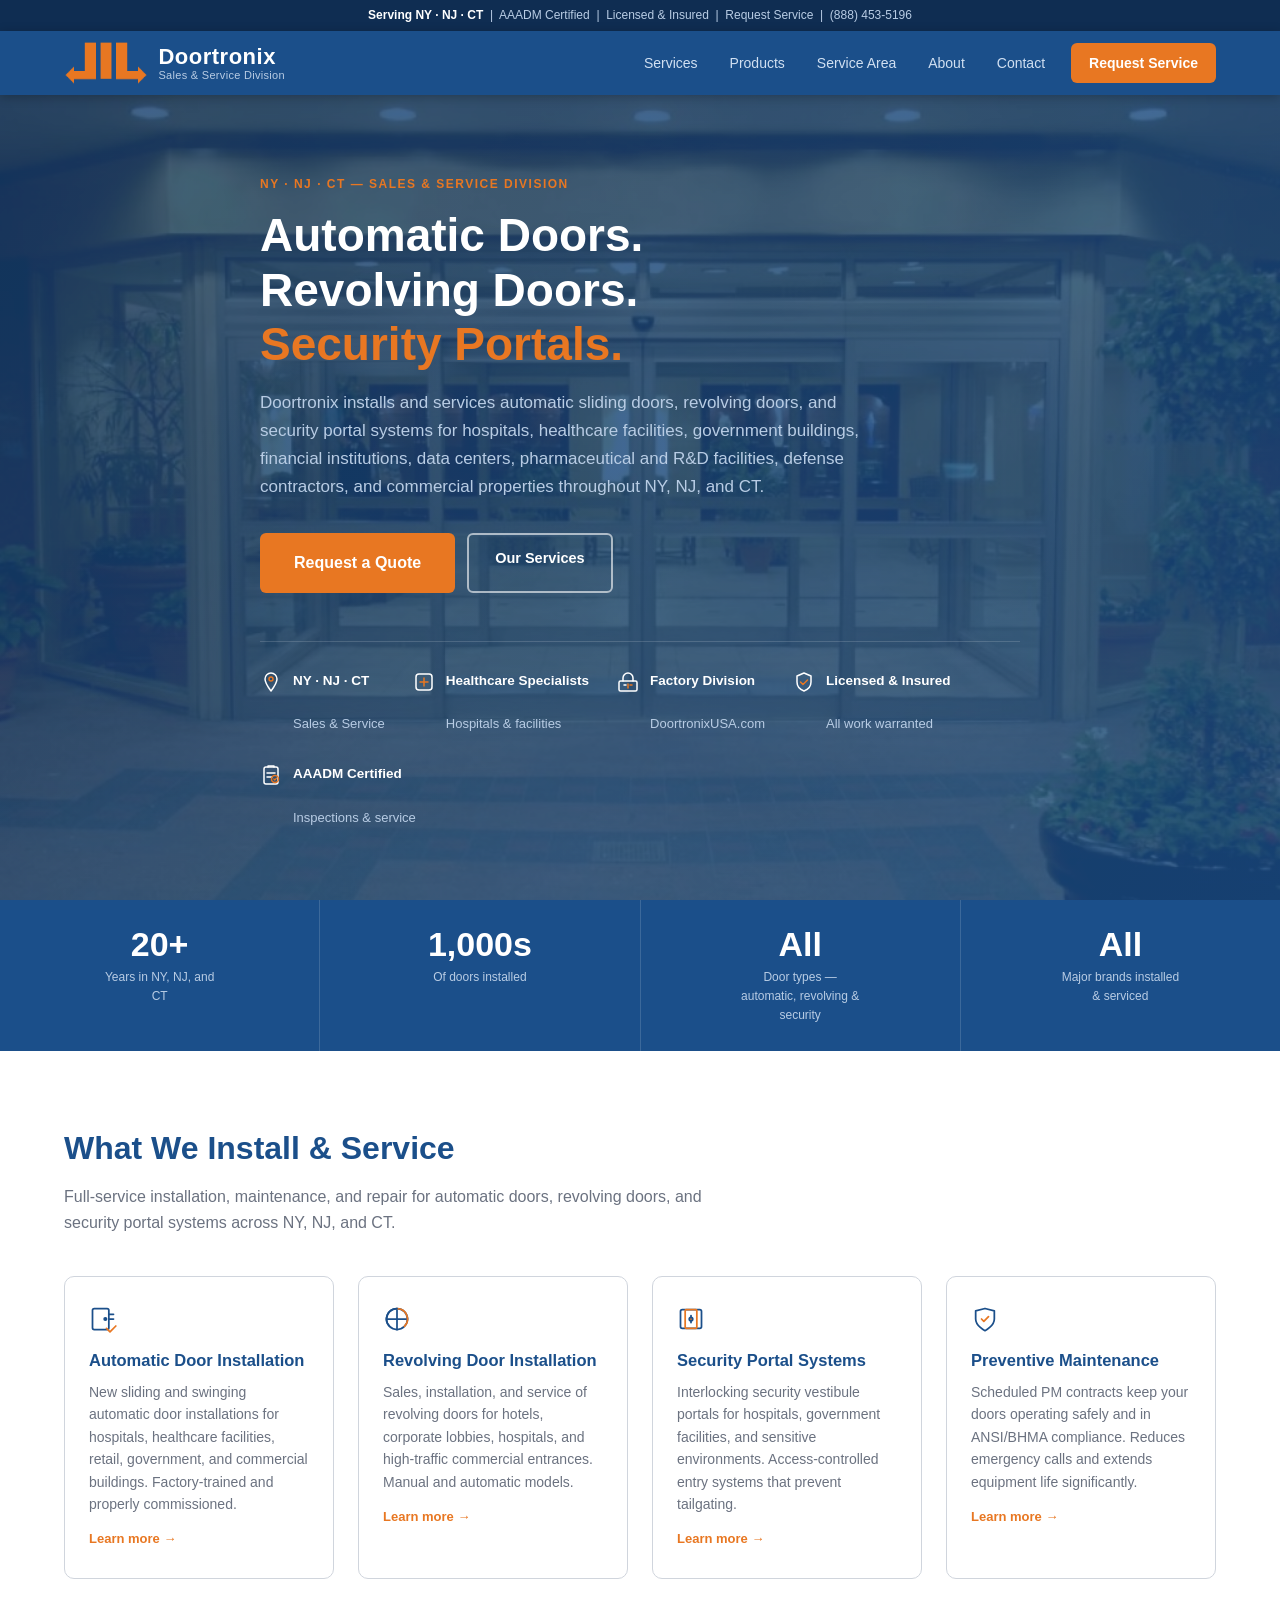
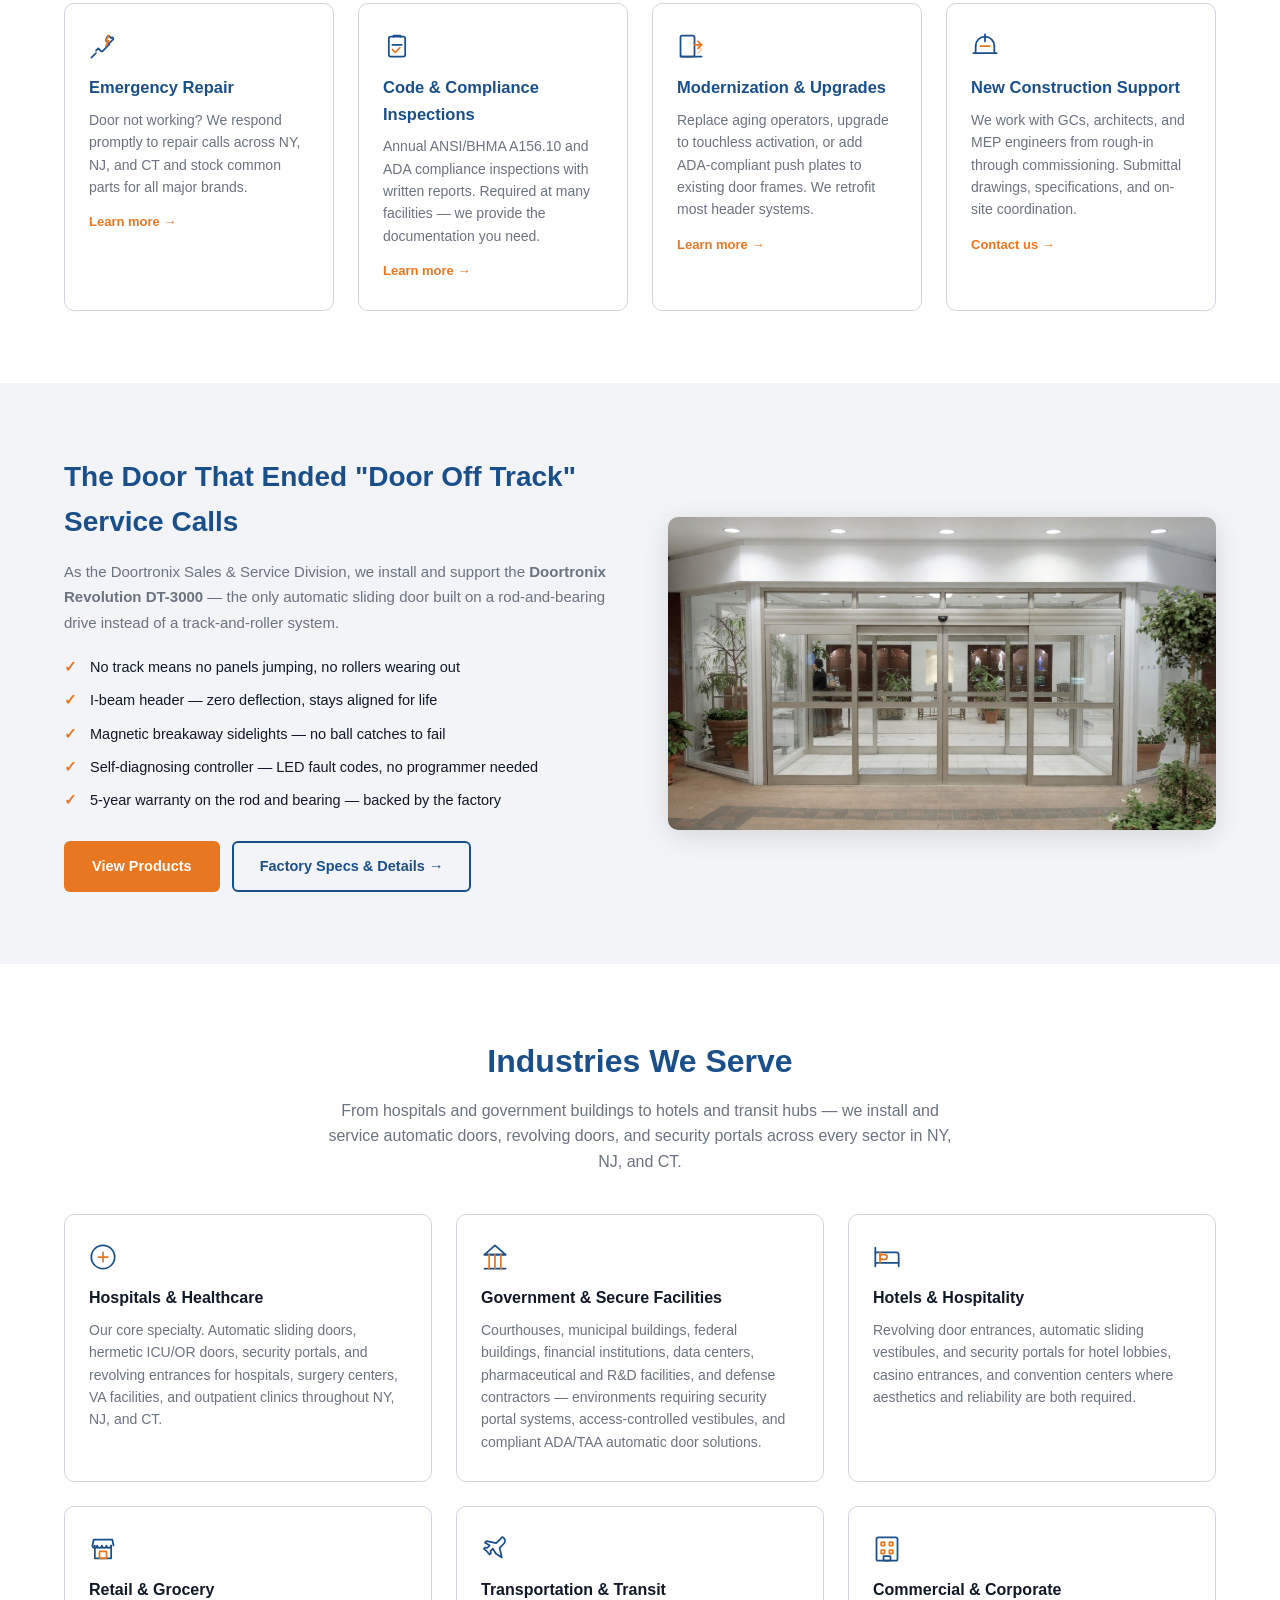
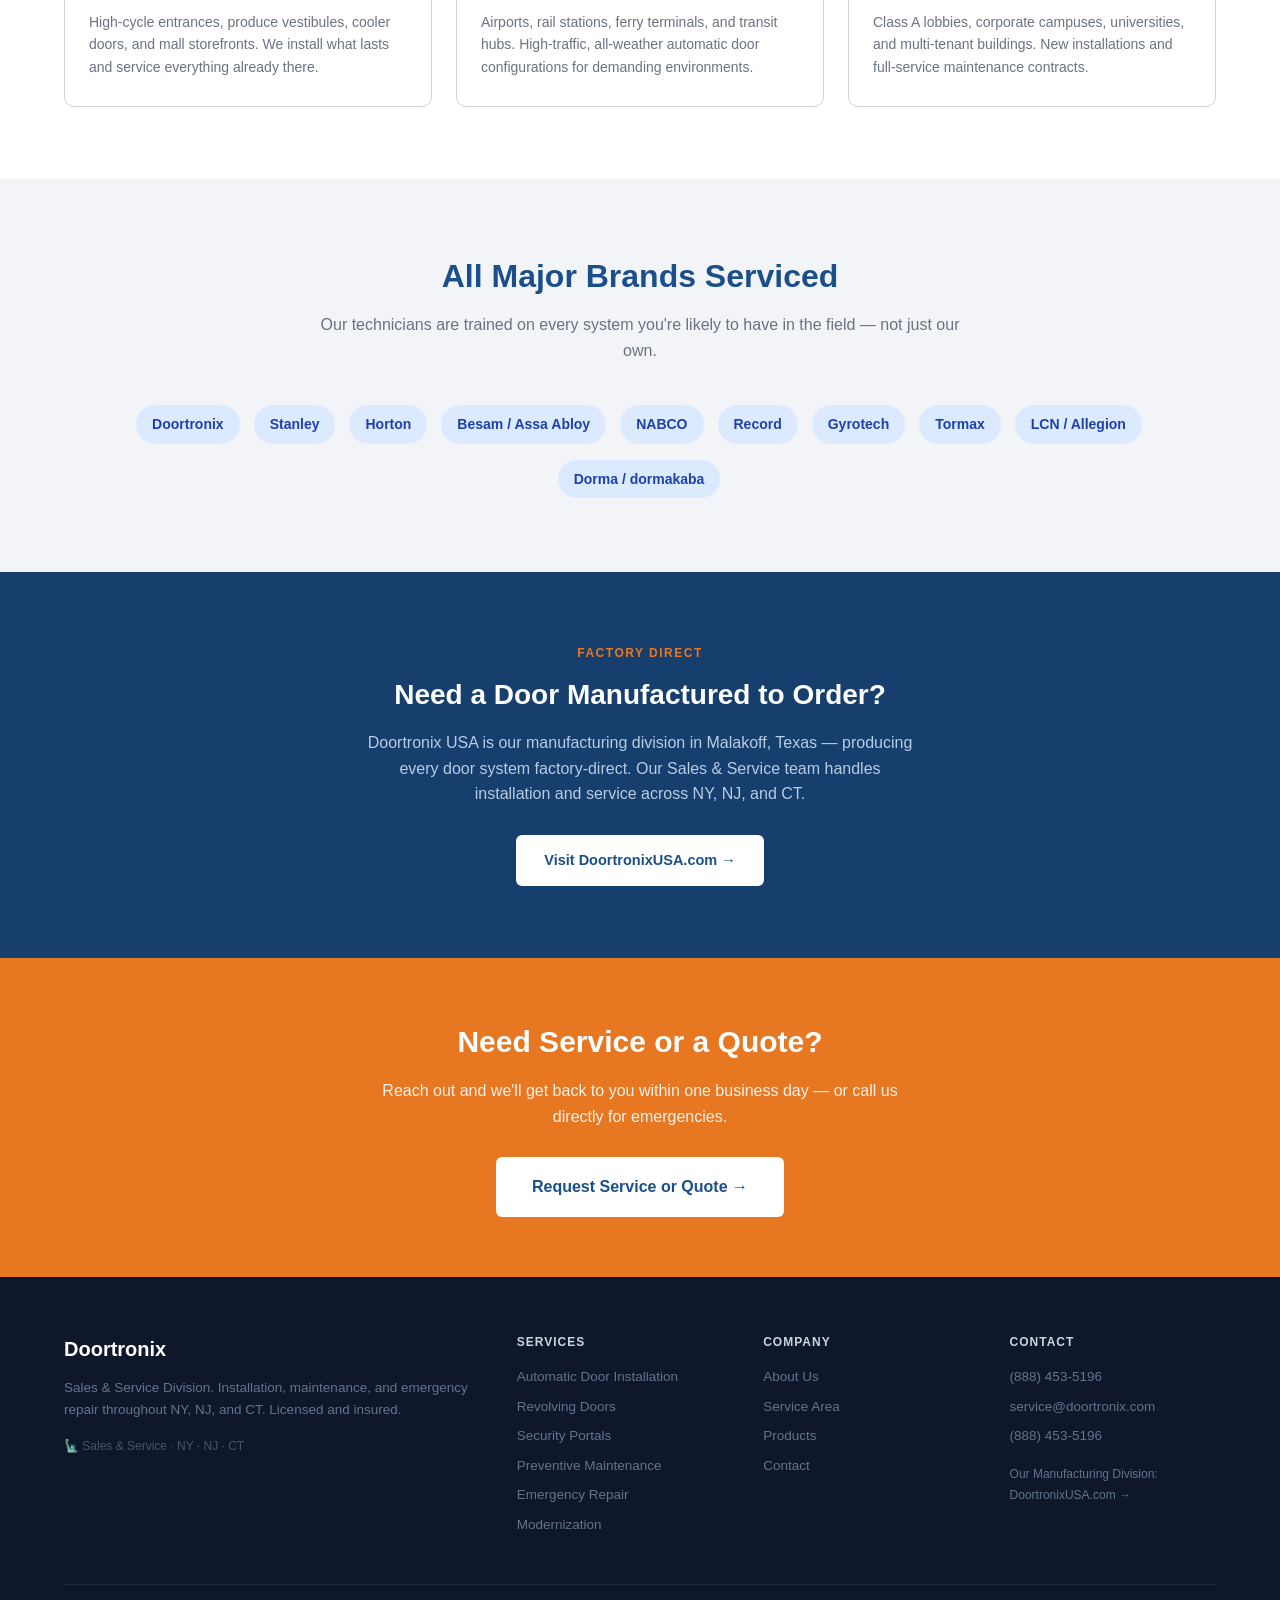
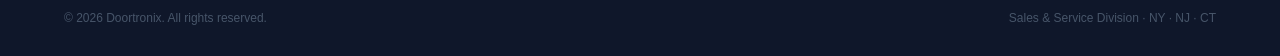
==== commit 2440842d: "Standardize pure Doortronix branding and NY · NJ · CT territory Co-authored-by: Cursor <cursoragent@" ====
--- a/index.html
+++ b/index.html
@@ -3,21 +3,21 @@
 <head>
   <meta charset="UTF-8">
   <meta name="viewport" content="width=device-width, initial-scale=1.0">
-  <title>Doortronix — Automatic Door Sales, Installation &amp; Service | NY Tri-State</title>
+  <title>Doortronix — Automatic Door Sales, Installation &amp; Service | NY · NJ · CT</title>
   <meta name="description" content="Automatic door sales, installation, and service in NY, NJ, and CT. Doortronix Revolution and full line of sliding, swinging, revolving doors, and security portals.">
 
   <!-- Open Graph / Twitter share preview -->
   <meta property="og:type" content="website">
   <meta property="og:site_name" content="Doortronix">
   <meta property="og:url" content="https://doortronix.com/">
-  <meta property="og:title" content="Doortronix — Automatic Door Sales &amp; Service | NY Tri-State">
+  <meta property="og:title" content="Doortronix — Automatic Door Sales &amp; Service | NY · NJ · CT">
   <meta property="og:description" content="Automatic door sales, installation, and service in NY, NJ, and CT.">
   <meta property="og:image" content="https://doortronix.com/images/revolution.jpg">
   <meta property="og:image:width" content="1024">
   <meta property="og:image:height" content="585">
   <meta property="og:image:alt" content="Doortronix Revolution automatic sliding door">
   <meta name="twitter:card" content="summary_large_image">
-  <meta name="twitter:title" content="Doortronix — Automatic Door Sales &amp; Service | NY Tri-State">
+  <meta name="twitter:title" content="Doortronix — Automatic Door Sales &amp; Service | NY · NJ · CT">
   <meta name="twitter:description" content="Automatic door sales, installation, and service in NY, NJ, and CT.">
   <meta name="twitter:image" content="https://doortronix.com/images/revolution.jpg">
 
@@ -30,7 +30,7 @@
 <!-- Top bar -->
 <div class="topbar">
   <div class="container">
-    <strong>Doortronix — Sales &amp; Service Division</strong> &nbsp;|&nbsp;
+    <strong>Serving NY · NJ · CT</strong> &nbsp;|&nbsp;
     AAADM Certified &nbsp;|&nbsp;
     Licensed &amp; Insured &nbsp;|&nbsp;
     <a href="contact.html">Request Service</a> &nbsp;|&nbsp;
@@ -75,7 +75,7 @@
     <div class="hero-trust">
       <div class="trust-item">
         <span class="icon"><svg xmlns="http://www.w3.org/2000/svg" viewBox="0 0 22 22" width="22" height="22" fill="none" stroke="#fff" stroke-width="1.5" stroke-linecap="round" stroke-linejoin="round" aria-hidden="true"><path d="M11 2a6 6 0 0 1 6 6c0 4-6 12-6 12S5 12 5 8a6 6 0 0 1 6-6z"/><circle cx="11" cy="8" r="2" stroke="#E87722" fill="none"/></svg></span>
-        <div><strong>NY · NJ · CT</strong><br>Tri-state area</div>
+        <div><strong>NY · NJ · CT</strong><br>Sales &amp; Service</div>
       </div>
       <div class="trust-item">
         <span class="icon"><svg xmlns="http://www.w3.org/2000/svg" viewBox="0 0 22 22" width="22" height="22" fill="none" stroke="#fff" stroke-width="1.5" stroke-linecap="round" stroke-linejoin="round" aria-hidden="true"><rect x="3" y="3" width="16" height="16" rx="3"/><line x1="11" y1="7" x2="11" y2="15" stroke="#E87722" stroke-width="1.5"/><line x1="7" y1="11" x2="15" y2="11" stroke="#E87722" stroke-width="1.5"/></svg></span>
@@ -121,7 +121,7 @@
 <section class="section">
   <div class="container">
     <h2 class="section-title">What We Install &amp; Service</h2>
-    <p class="section-subtitle">Full-service installation, maintenance, and repair for automatic doors, revolving doors, and security portal systems across the tri-state area.</p>
+    <p class="section-subtitle">Full-service installation, maintenance, and repair for automatic doors, revolving doors, and security portal systems across NY, NJ, and CT.</p>
     <div class="service-grid">
 
       <div class="service-card">
@@ -155,7 +155,7 @@
       <div class="service-card">
         <div class="service-icon"><svg xmlns="http://www.w3.org/2000/svg" viewBox="0 0 24 24" fill="none" stroke="#1B4F8A" stroke-width="1.5" stroke-linecap="round" stroke-linejoin="round" aria-hidden="true"><path d="M14.7 6.3a1 1 0 0 0 0 1.4l1.6 1.6a1 1 0 0 0 1.4 0l3-3a1 1 0 0 0-1.4-1.4l-.3.3-1.6-1.6a1 1 0 0 0-1.4 0z"/><path d="M6 16l2-2 2.3 2.3a1 1 0 0 0 1.4 0l5.7-5.7"/><path d="M2 22l4-4"/><path d="M17 3l-2.5 4.5H17L14.5 12" stroke="#E87722" stroke-width="1.5"/></svg></div>
         <h3>Emergency Repair</h3>
-        <p>Door not working? We respond promptly to repair calls across the tri-state area and stock common parts for all major brands.</p>
+        <p>Door not working? We respond promptly to repair calls across NY, NJ, and CT and stock common parts for all major brands.</p>
         <a href="services.html#emergency" class="learn-more">Learn more →</a>
       </div>
 
--- a/css/style.css
+++ b/css/style.css
@@ -1,5 +1,5 @@
 /* ═══════════════════════════════════════════════════════════════
-   Doortronix — NY Tri-State Sales & Service
+   Doortronix — NY · NJ · CT Sales & Service
    Same brand palette as doortronixusa.com, service-oriented tone
 ═══════════════════════════════════════════════════════════════ */
 
@@ -78,7 +78,7 @@
   letter-spacing: .5px;
   line-height: 1.1;
 }
-.nav-logo .brand span { color: var(--orange); font-size: 0.72em; letter-spacing: 0; }
+.nav-logo .brand span { color: var(--orange); }
 .nav-logo .tagline { font-size: 11px; color: #B8CCE4; letter-spacing: .3px; }
 .nav-links {
   display: flex;
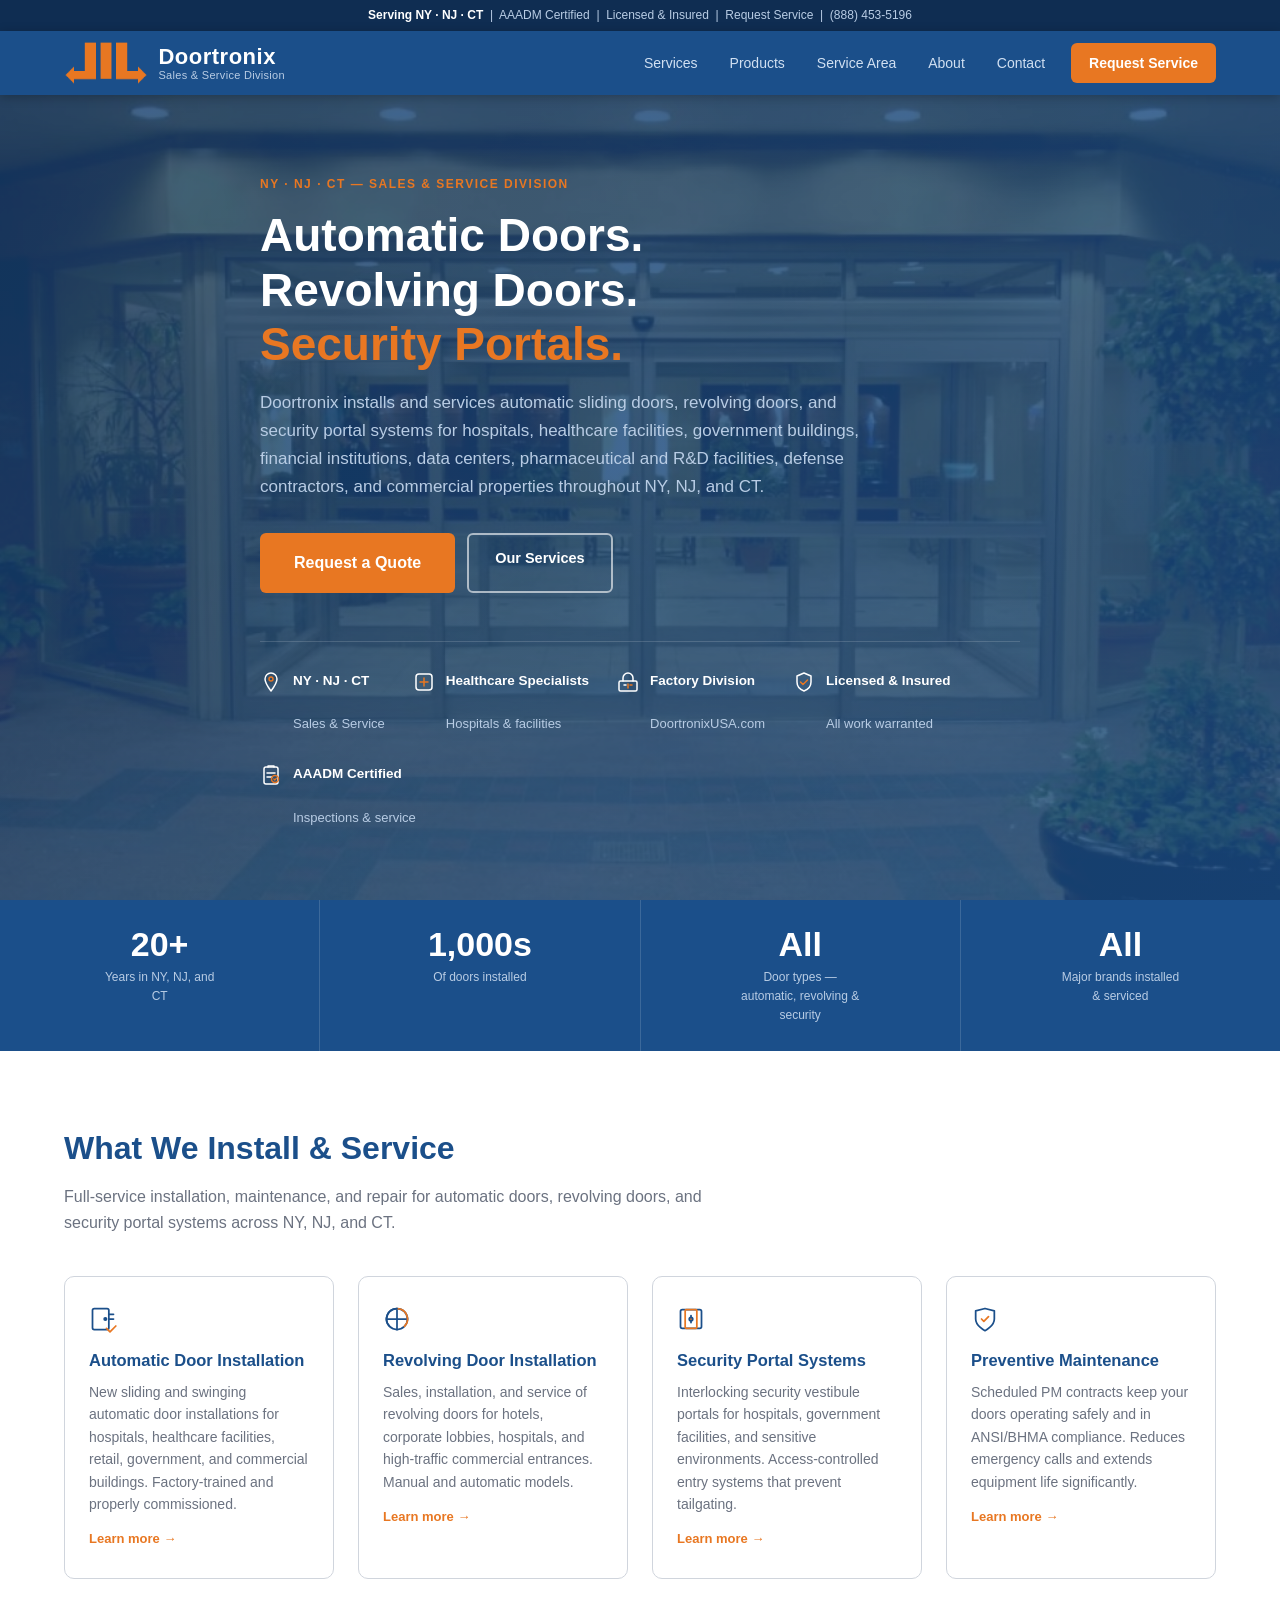
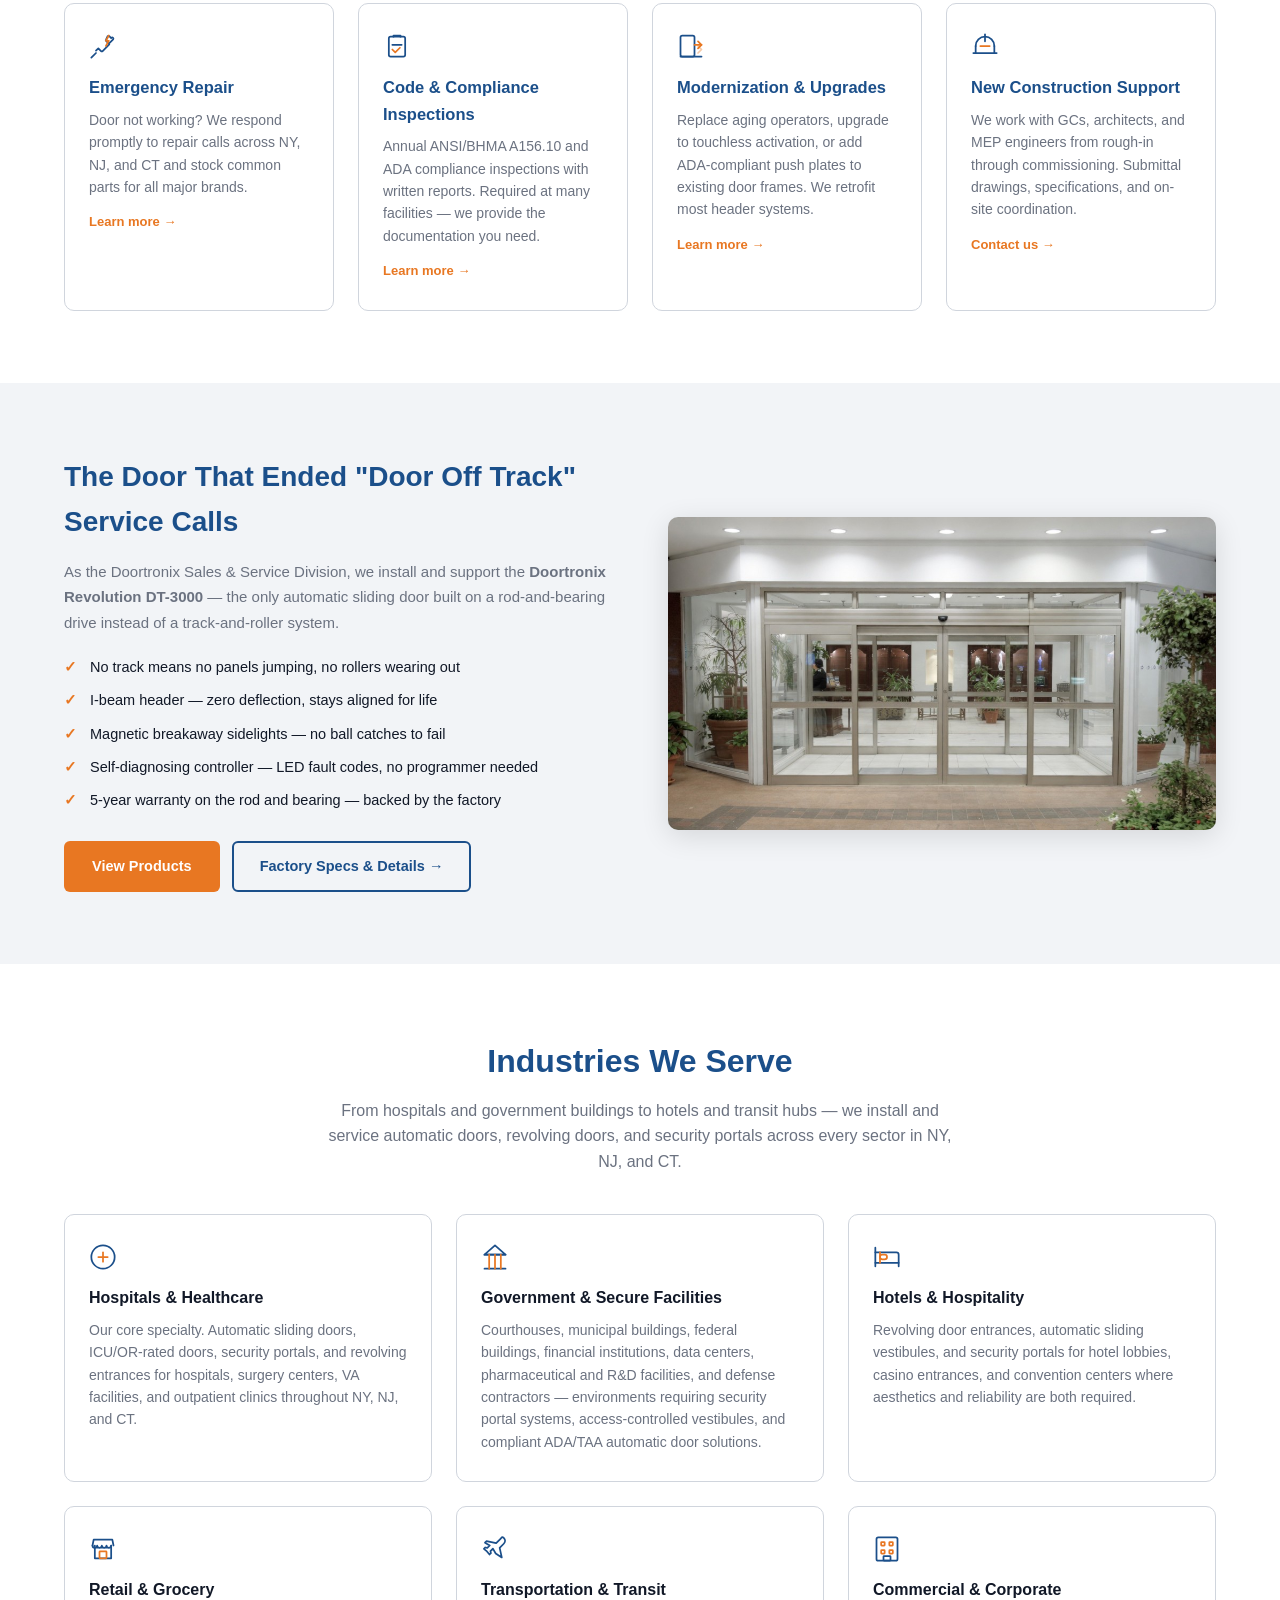
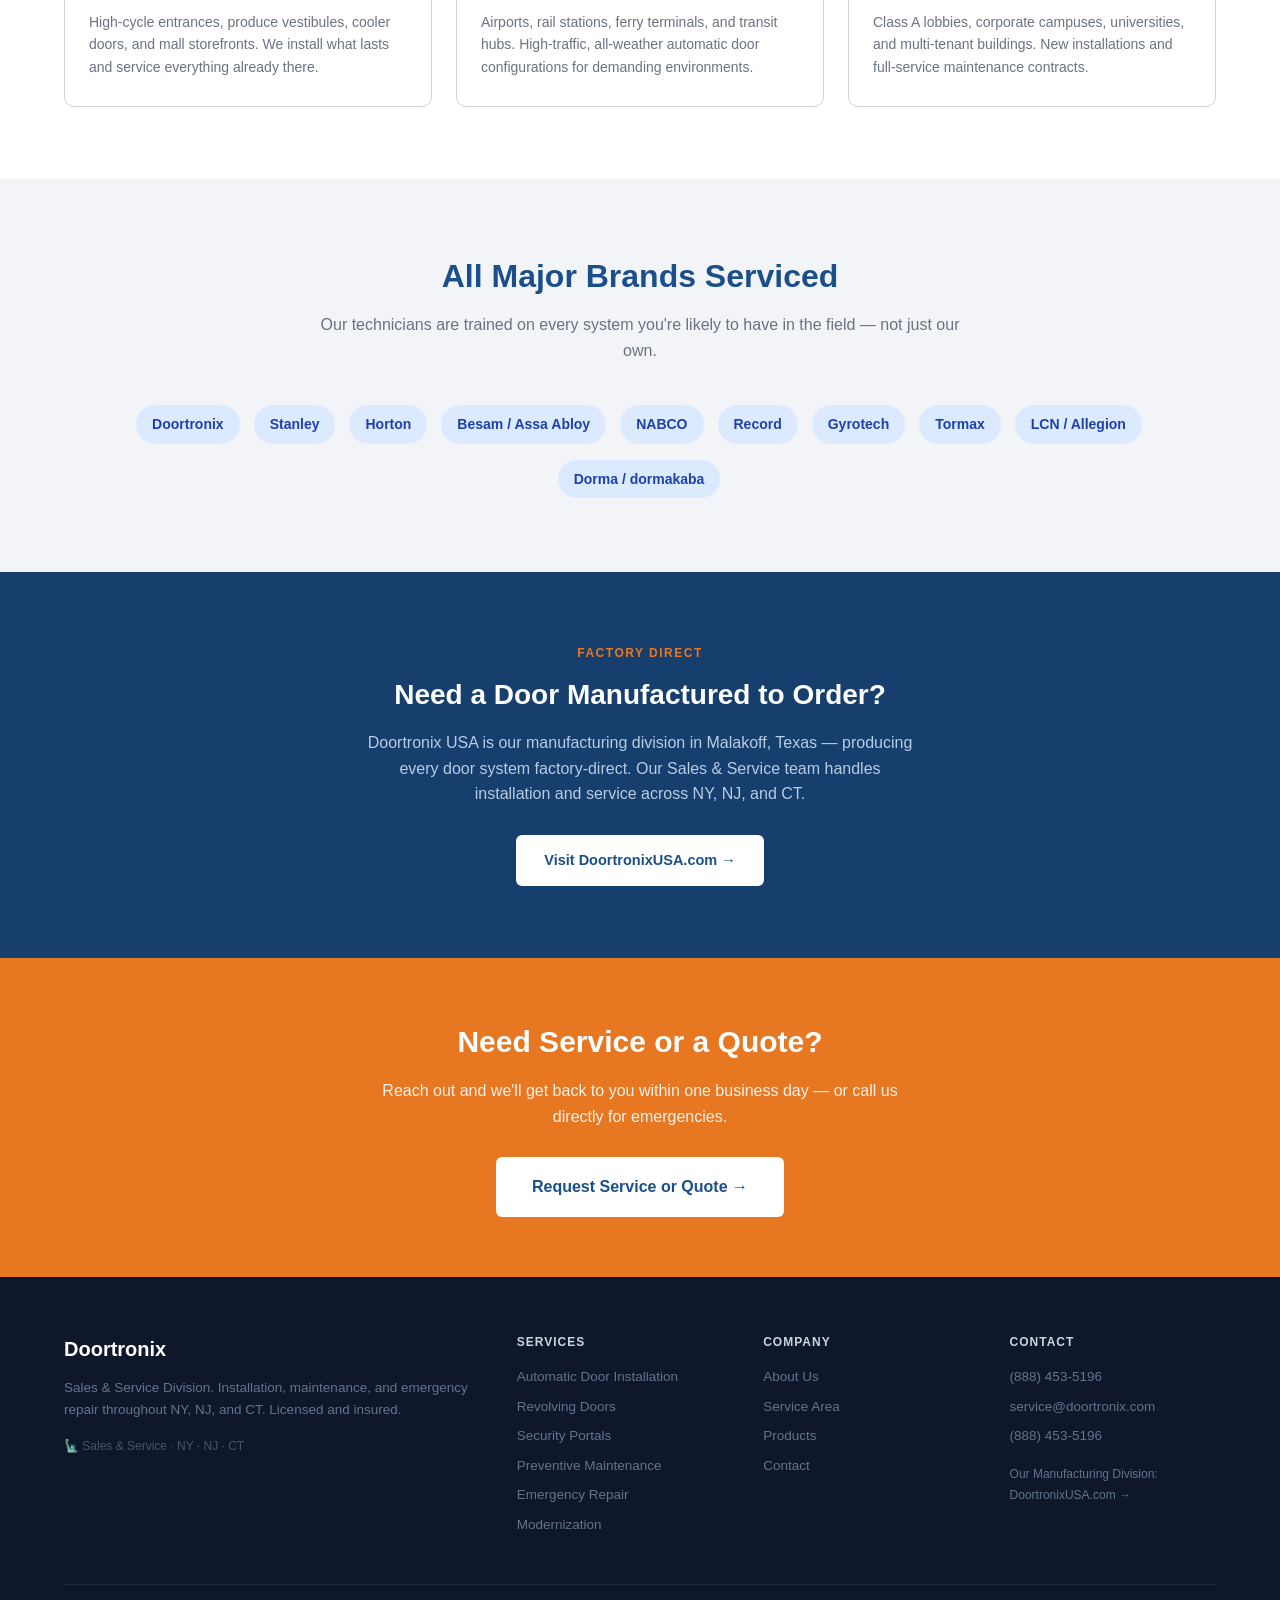
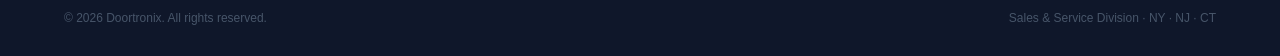
==== commit 38978fc9: "Installation list: ICU/OR-rated only, telescoping only (no hermetic/curved) Co-authored-by: Cursor <" ====
--- a/index.html
+++ b/index.html
@@ -219,7 +219,7 @@
       <div class="why-card">
         <div class="why-icon"><svg xmlns="http://www.w3.org/2000/svg" viewBox="0 0 24 24" fill="none" stroke="#1B4F8A" stroke-width="1.5" stroke-linecap="round" stroke-linejoin="round" aria-hidden="true"><path d="M12 2a10 10 0 1 0 0 20A10 10 0 0 0 12 2z" stroke="#1B4F8A"/><line x1="12" y1="8" x2="12" y2="16" stroke="#E87722" stroke-width="1.5"/><line x1="8" y1="12" x2="16" y2="12" stroke="#E87722" stroke-width="1.5"/></svg></div>
         <h3>Hospitals &amp; Healthcare</h3>
-        <p>Our core specialty. Automatic sliding doors, hermetic ICU/OR doors, security portals, and revolving entrances for hospitals, surgery centers, VA facilities, and outpatient clinics throughout NY, NJ, and CT.</p>
+        <p>Our core specialty. Automatic sliding doors, ICU/OR-rated doors, security portals, and revolving entrances for hospitals, surgery centers, VA facilities, and outpatient clinics throughout NY, NJ, and CT.</p>
       </div>
       <div class="why-card">
         <div class="why-icon"><svg xmlns="http://www.w3.org/2000/svg" viewBox="0 0 24 24" fill="none" stroke="#1B4F8A" stroke-width="1.5" stroke-linecap="round" stroke-linejoin="round" aria-hidden="true"><line x1="3" y1="22" x2="21" y2="22"/><line x1="3" y1="10" x2="21" y2="10"/><path d="M12 2l9 8H3z"/><line x1="7" y1="10" x2="7" y2="22" stroke="#E87722" stroke-width="1.5"/><line x1="12" y1="10" x2="12" y2="22" stroke="#E87722" stroke-width="1.5"/><line x1="17" y1="10" x2="17" y2="22" stroke="#E87722" stroke-width="1.5"/></svg></div>
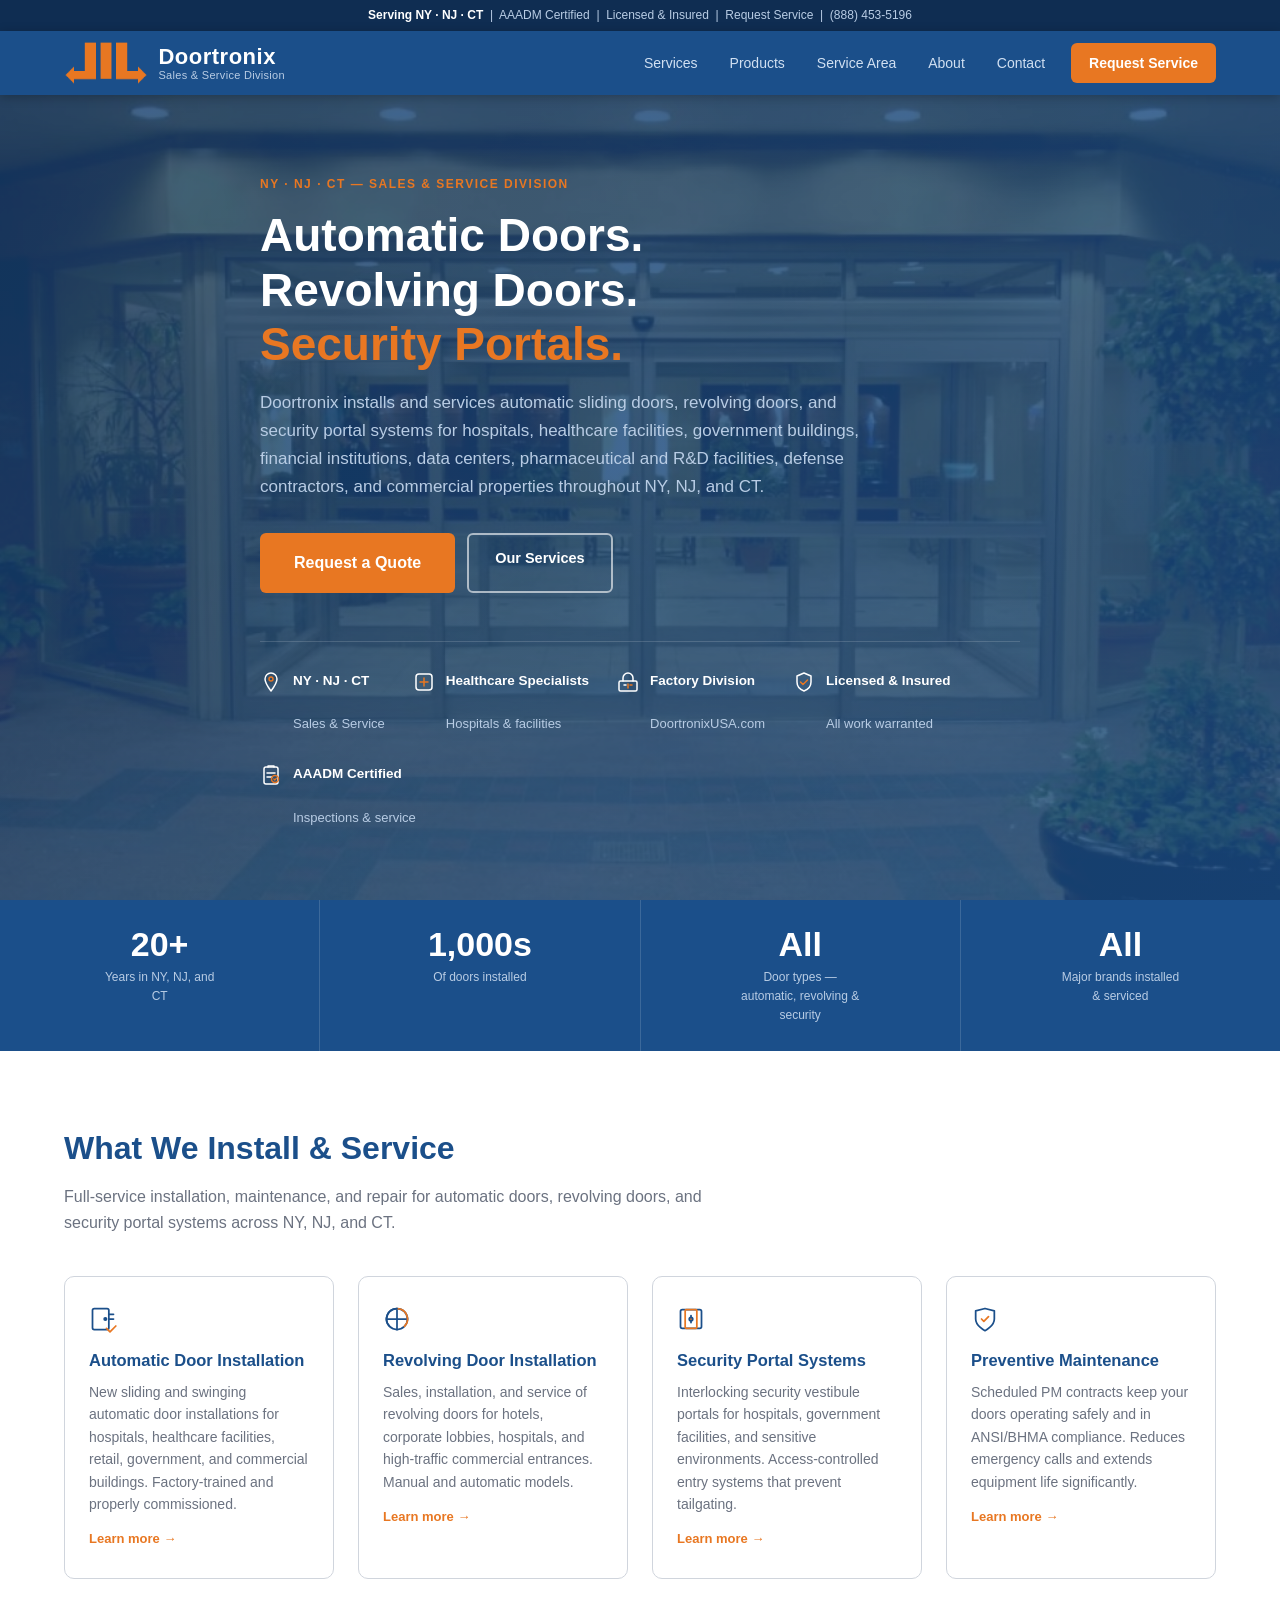
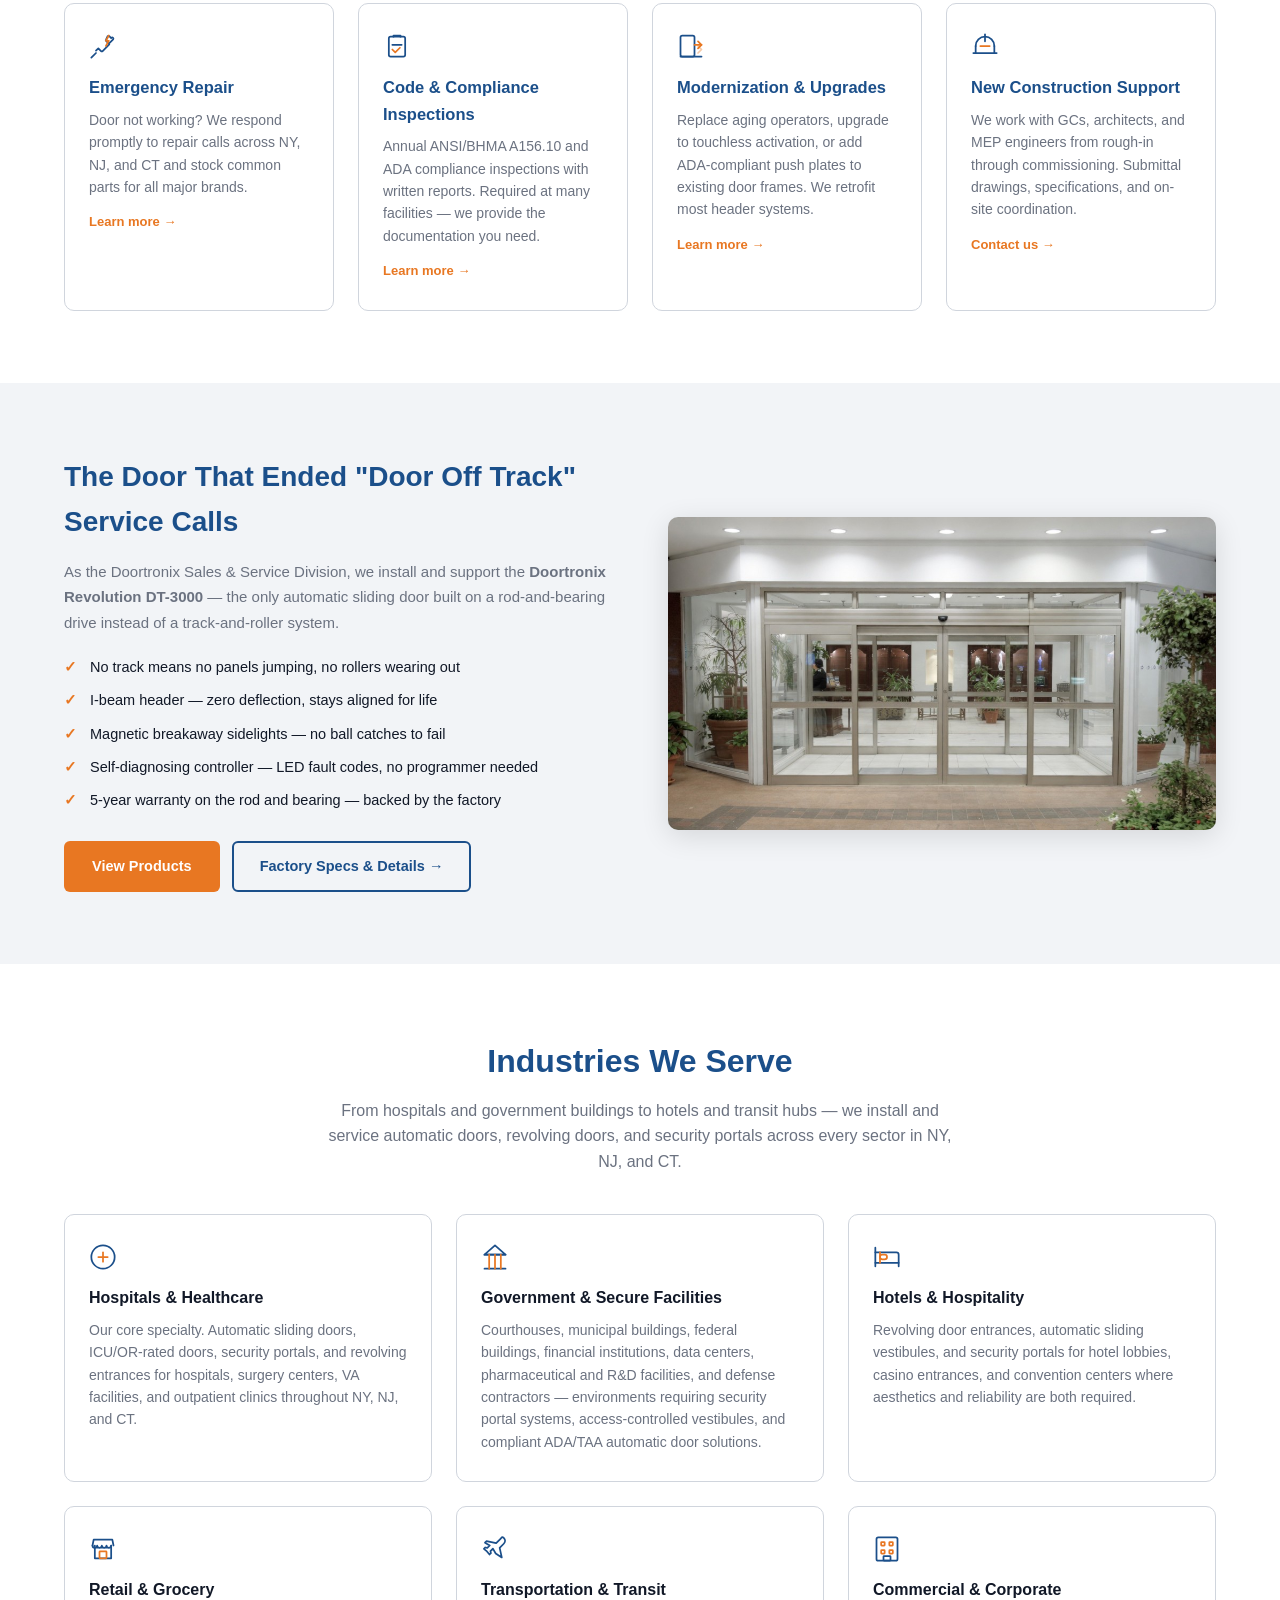
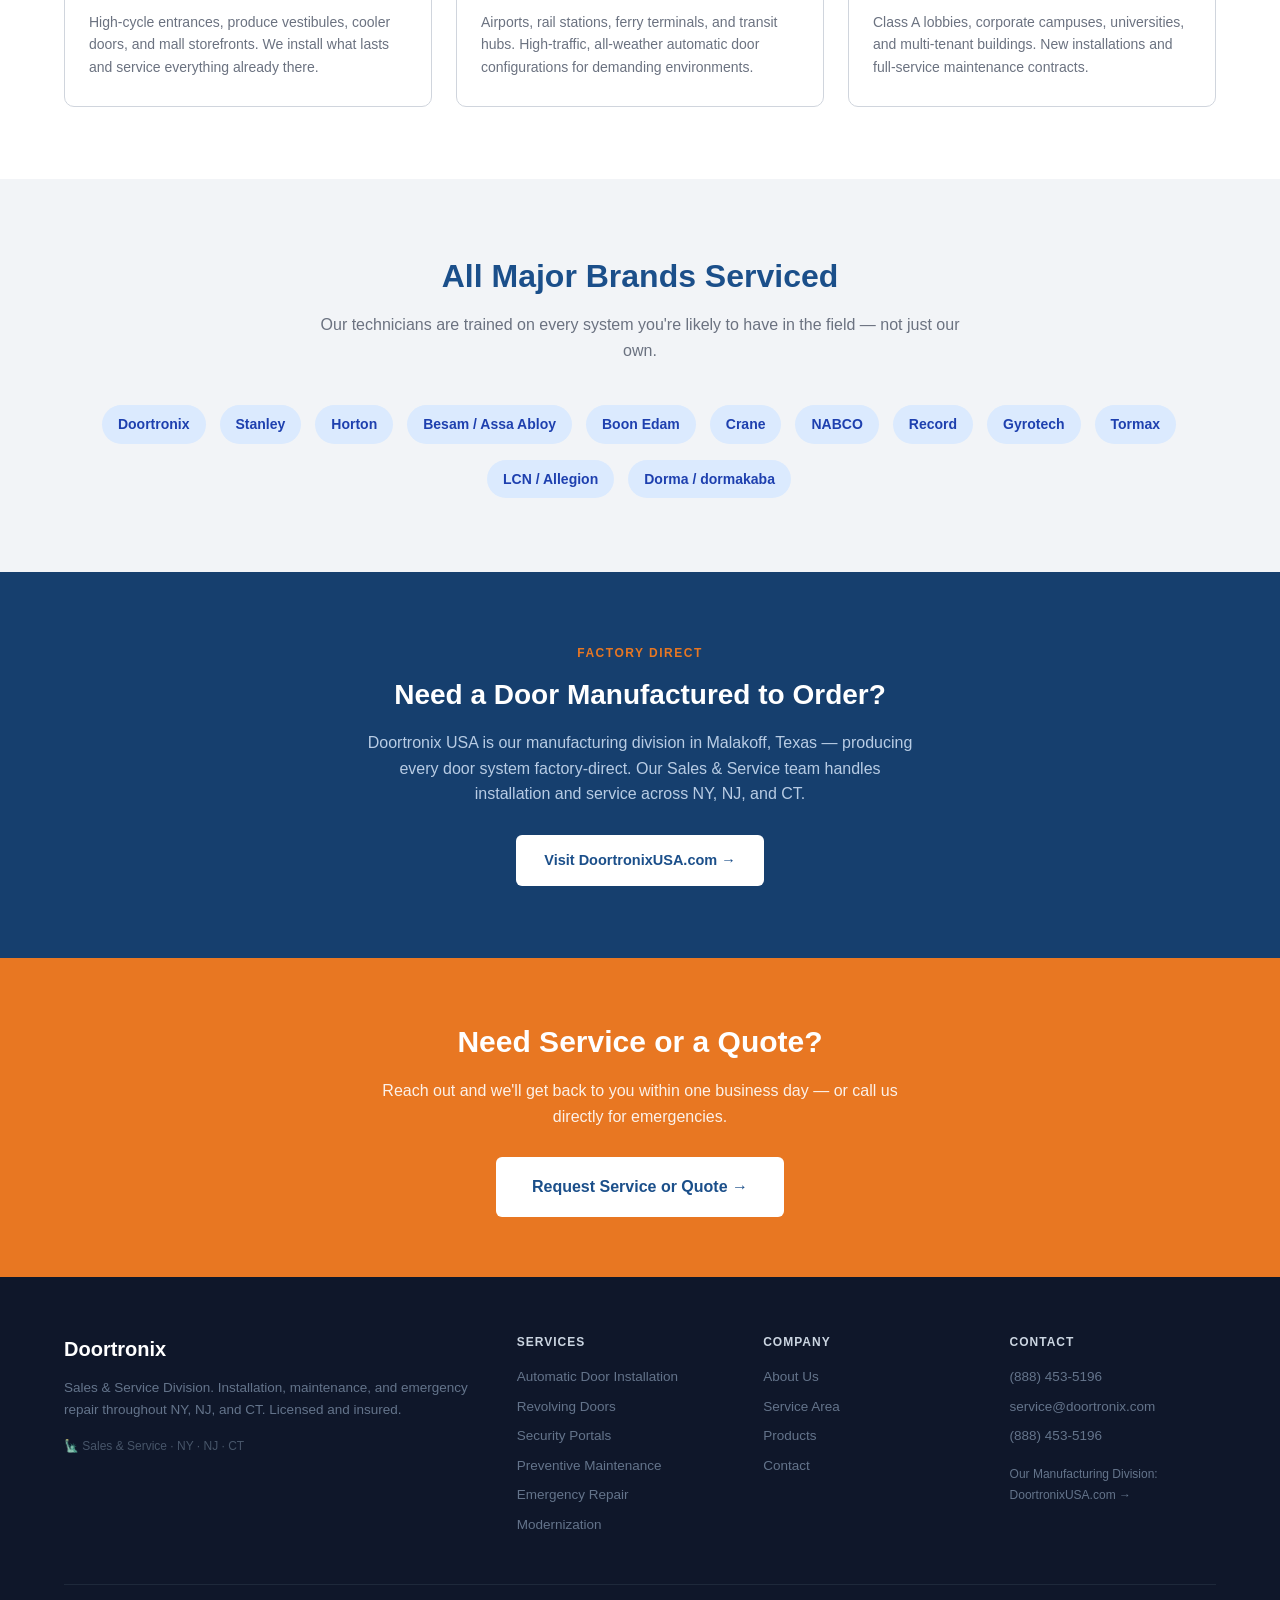
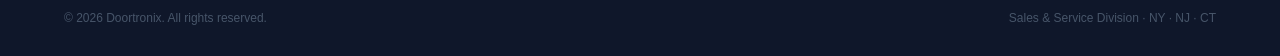
==== commit 56fd80d4: "Add Boon Edam and Crane to brands serviced list. Co-authored-by: Cursor <cursoragent@cursor.com>" ====
--- a/index.html
+++ b/index.html
@@ -260,6 +260,8 @@
       <span class="badge badge-blue" style="font-size:14px; padding:8px 16px;">Stanley</span>
       <span class="badge badge-blue" style="font-size:14px; padding:8px 16px;">Horton</span>
       <span class="badge badge-blue" style="font-size:14px; padding:8px 16px;">Besam / Assa Abloy</span>
+      <span class="badge badge-blue" style="font-size:14px; padding:8px 16px;">Boon Edam</span>
+      <span class="badge badge-blue" style="font-size:14px; padding:8px 16px;">Crane</span>
       <span class="badge badge-blue" style="font-size:14px; padding:8px 16px;">NABCO</span>
       <span class="badge badge-blue" style="font-size:14px; padding:8px 16px;">Record</span>
       <span class="badge badge-blue" style="font-size:14px; padding:8px 16px;">Gyrotech</span>
